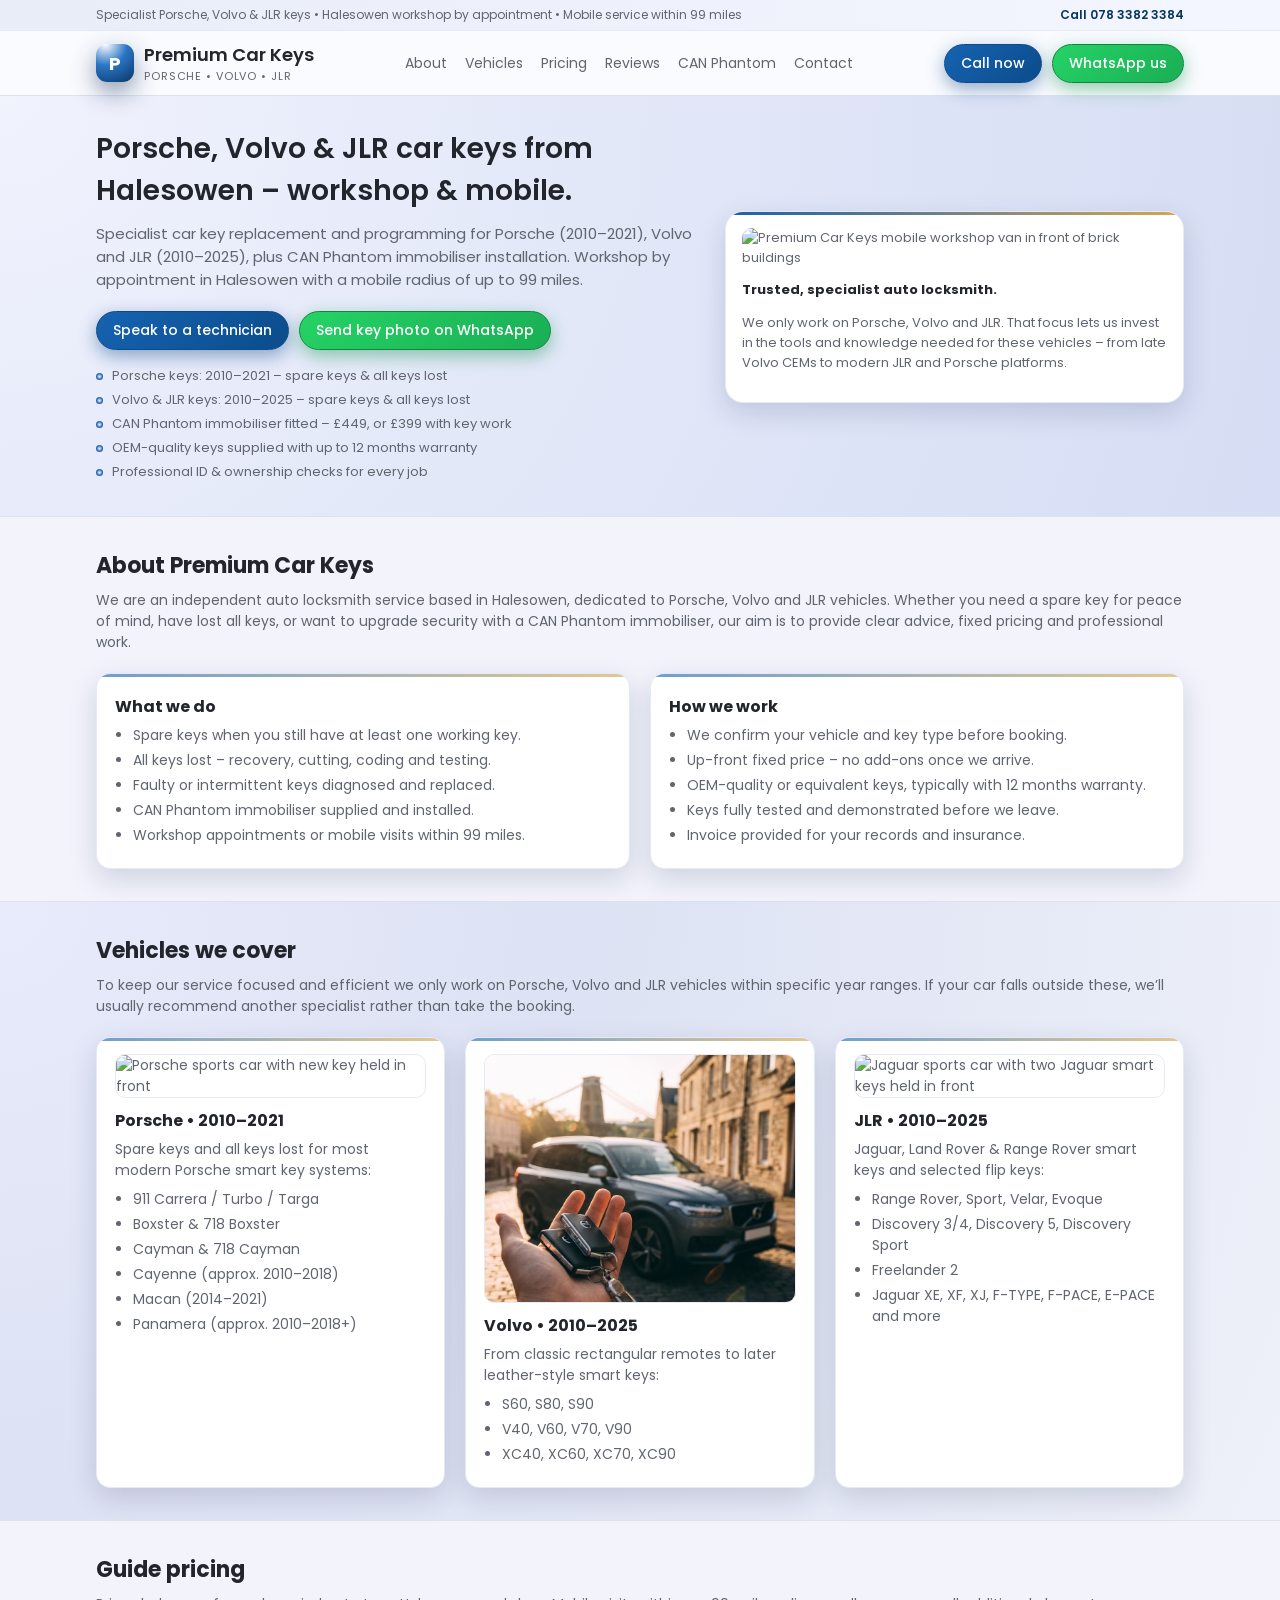
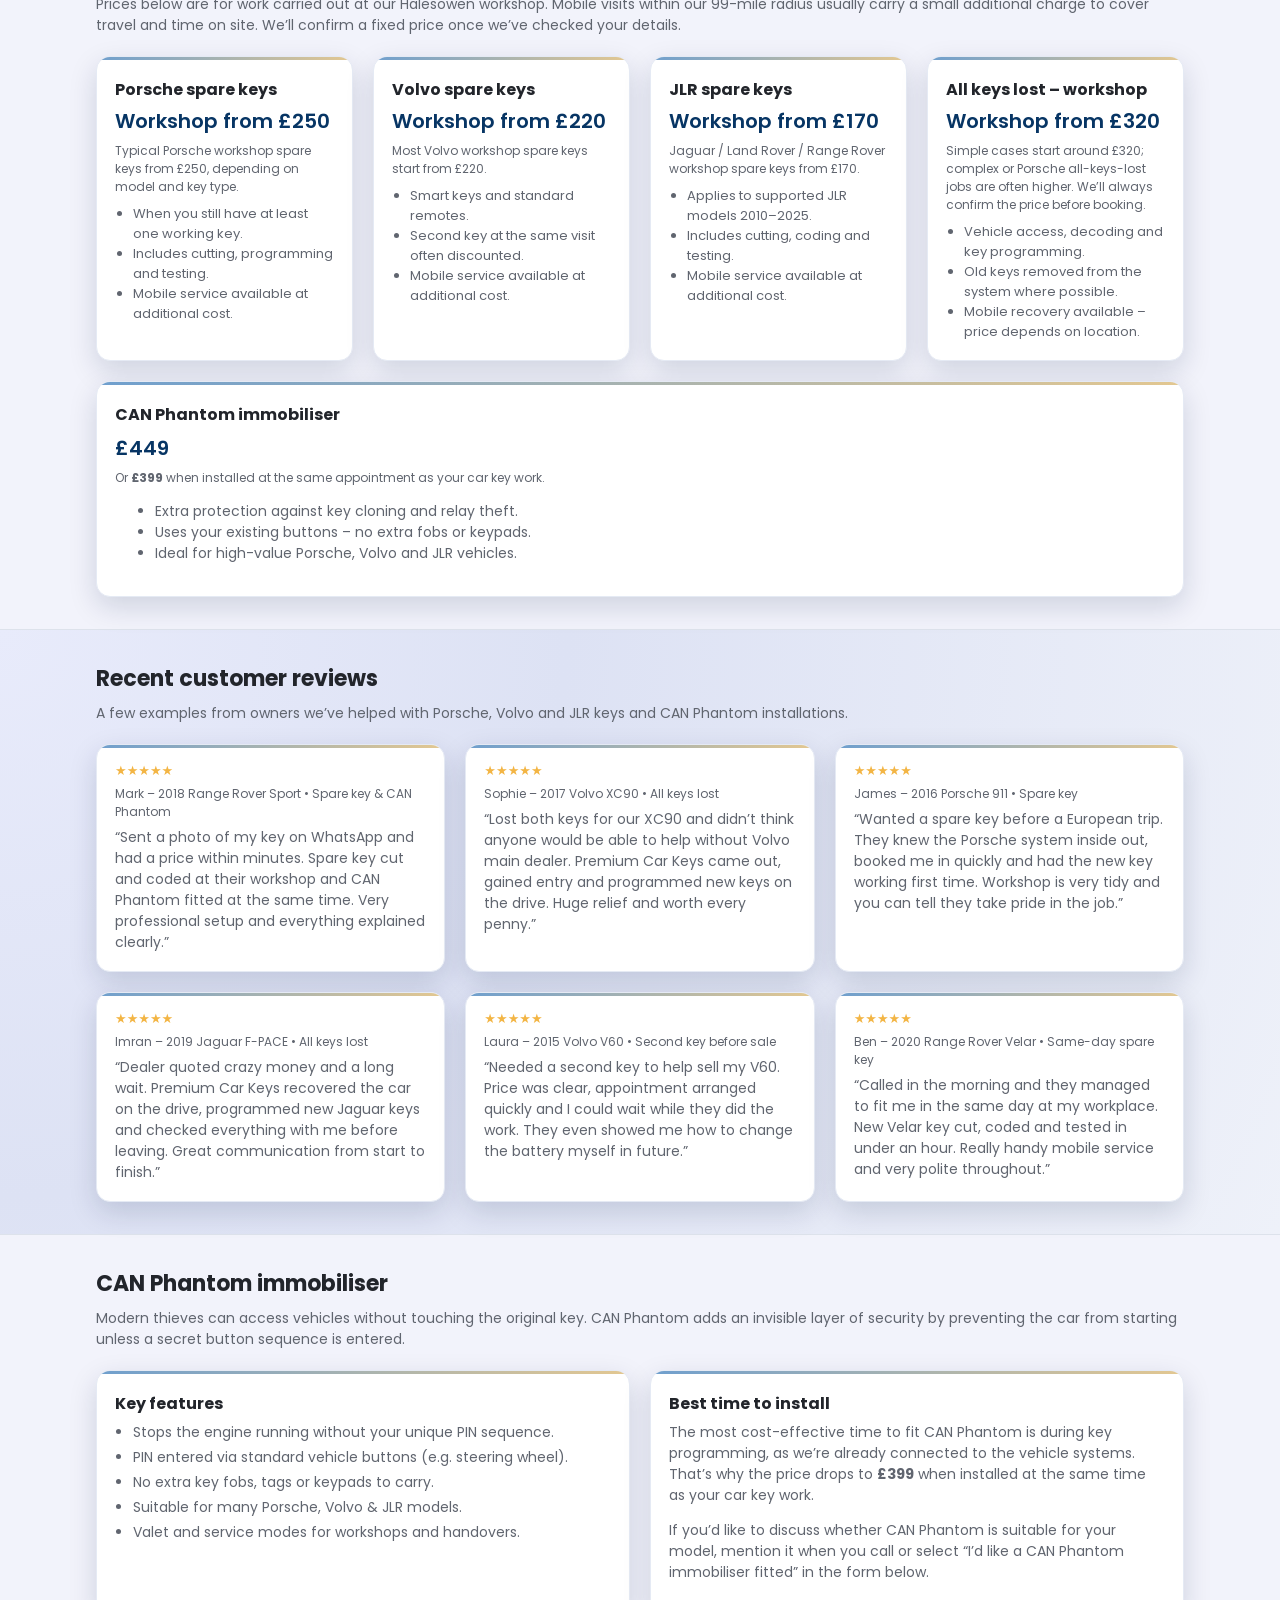
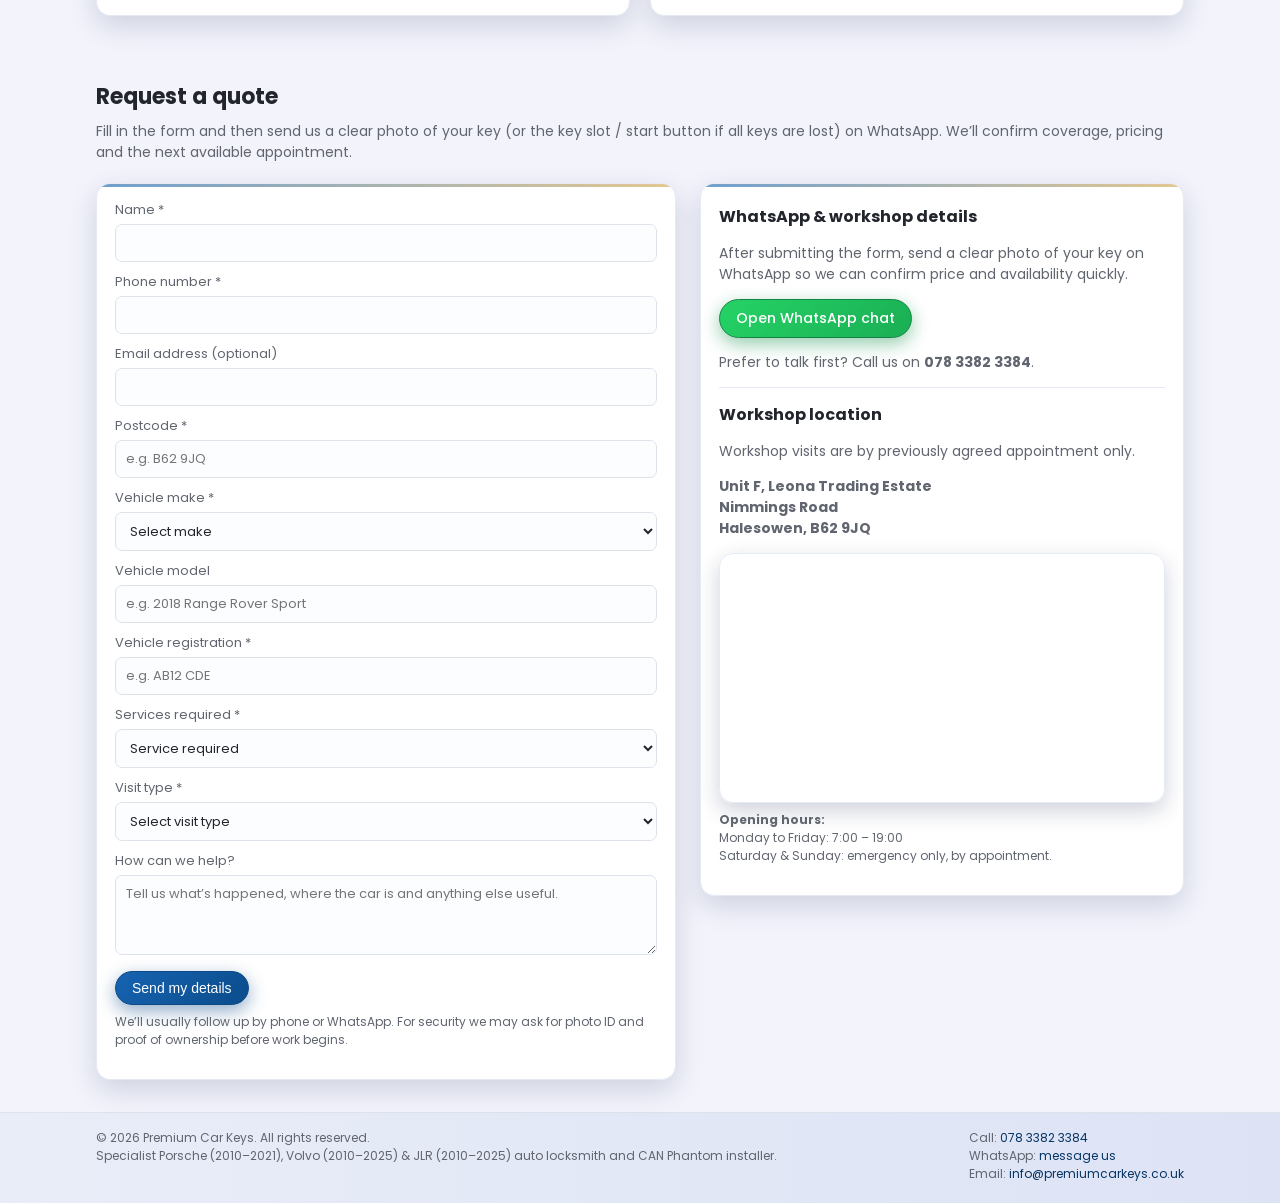
==== index.html @ d870bc9c "Refactor styles and add mobile sticky bar Updated background colors, gradients, and added a mobile s" ====
<!DOCTYPE html>
<html lang="en">
<head>
  <meta charset="UTF-8">
  <title>Premium Car Keys | Porsche, Volvo & JLR Auto Locksmith Halesowen</title>

  <meta name="description" content="Premium Car Keys provide specialist Porsche, Volvo and JLR car key replacement from our Halesowen workshop with a mobile service radius of up to 99 miles. Spare keys, all keys lost and CAN Phantom immobilisers.">
  <meta name="viewport" content="width=device-width, initial-scale=1">

  <link rel="canonical" href="https://www.premiumcarkeys.co.uk/">

  <!-- Fonts -->
  <link rel="preconnect" href="https://fonts.googleapis.com">
  <link rel="preconnect" href="https://fonts.gstatic.com" crossorigin>
  <link href="https://fonts.googleapis.com/css2?family=Poppins:wght@300;400;500;600;700&display=swap" rel="stylesheet">

  <!-- Open Graph -->
  <meta property="og:type" content="website">
  <meta property="og:title" content="Premium Car Keys | Porsche, Volvo & JLR Auto Locksmith Halesowen">
  <meta property="og:description" content="Specialist car keys and CAN Phantom immobilisers for Porsche, Volvo & JLR. Workshop by appointment in Halesowen and mobile up to 99 miles.">
  <meta property="og:url" content="https://www.premiumcarkeys.co.uk/">
  <meta property="og:image" content="https://www.premiumcarkeys.co.uk/images/our-van.jpg">

  <style>
    :root {
      --bg-main: #eef1f9;
      --bg-alt: #e1e6f6;
      --border: #dde2eb;
      --border-soft: #e5eaf4;
      --accent: #0f5fad;
      --accent-soft: #e4f0ff;
      --accent-soft-2: #f6f0ff;
      --accent-dark: #073564;
      --accent-gold: #d3a853;
      --text-main: #22252b;
      --text-soft: #60656f;
      --max-width: 1120px;
      --radius: 14px;
      --shadow-soft: 0 10px 28px rgba(8, 24, 66, 0.15);
    }

    * { box-sizing: border-box; }

    body {
      margin: 0;
      font-family: "Poppins", system-ui, -apple-system, BlinkMacSystemFont, "Segoe UI", sans-serif;
      background: linear-gradient(180deg, #e6e9f5 0, #f2f3fb 260px);
      color: var(--text-main);
    }

    a { color: inherit; text-decoration: none; }
    img { max-width: 100%; height: auto; display: block; }

    .container {
      max-width: var(--max-width);
      margin: 0 auto;
      padding: 0 16px;
    }

    /* HEADER */

    header {
      border-bottom: 1px solid var(--border);
      background: rgba(250, 251, 255, 0.96);
      position: sticky;
      top: 0;
      z-index: 20;
      backdrop-filter: blur(10px);
    }

    .top-bar {
      font-size: 12px;
      padding: 6px 0;
      background: linear-gradient(90deg, #e9edf8, #f4f6ff);
      border-bottom: 1px solid var(--border-soft);
    }

    .top-bar-inner {
      display: flex;
      justify-content: space-between;
      align-items: center;
      gap: 12px;
    }

    .top-bar-inner span {
      color: var(--text-soft);
    }

    .top-bar-inner a {
      color: var(--accent-dark);
      font-weight: 600;
    }

    .nav {
      padding: 10px 0;
    }

    .nav-inner {
      display: flex;
      align-items: center;
      justify-content: space-between;
      gap: 20px;
    }

    .logo-block {
      display: flex;
      align-items: center;
      gap: 10px;
    }

    .logo-mark {
      width: 38px;
      height: 38px;
      border-radius: 11px;
      background: radial-gradient(circle at 25% 0, #ffffff 0, #2b76c6 45%, #093566 100%);
      display: flex;
      align-items: center;
      justify-content: center;
      color: #ffffff;
      font-weight: 700;
      font-size: 18px;
      box-shadow: 0 10px 24px rgba(6, 36, 80, 0.45);
    }

    .logo-text-main {
      font-weight: 600;
      font-size: 18px;
    }

    .logo-text-sub {
      font-size: 11px;
      color: var(--text-soft);
      text-transform: uppercase;
      letter-spacing: 0.08em;
    }

    nav ul {
      list-style: none;
      display: flex;
      gap: 18px;
      margin: 0;
      padding: 0;
      font-size: 14px;
      color: var(--text-soft);
    }

    nav a {
      position: relative;
      padding-bottom: 2px;
    }
    nav a::after {
      content: "";
      position: absolute;
      left: 0;
      bottom: 0;
      width: 0;
      height: 2px;
      border-radius: 99px;
      background: linear-gradient(90deg, var(--accent), var(--accent-gold));
      transition: width 0.16s ease;
    }
    nav a:hover {
      color: var(--accent-dark);
    }
    nav a:hover::after {
      width: 100%;
    }

    .nav-cta {
      display: flex;
      align-items: center;
      gap: 10px;
      font-size: 14px;
    }

    .btn {
      display: inline-flex;
      align-items: center;
      justify-content: center;
      padding: 8px 16px;
      border-radius: 999px;
      border: 1px solid transparent;
      font-size: 14px;
      font-weight: 500;
      cursor: pointer;
      background: none;
      transition: background 0.15s ease, border-color 0.15s ease, color 0.15s ease, box-shadow 0.15s ease, transform 0.1s ease;
      white-space: nowrap;
    }

    .btn-primary {
      background: linear-gradient(135deg, #1663b1, #0b4c8b);
      border-color: #0d4a88;
      color: #ffffff;
      box-shadow: 0 6px 18px rgba(13, 74, 136, 0.45);
    }
    .btn-primary:hover {
      background: linear-gradient(135deg, #0c4a8e, #083667);
      transform: translateY(-1px);
      box-shadow: 0 9px 24px rgba(5, 43, 86, 0.55);
    }

    .btn-outline {
      border-color: var(--accent);
      color: var(--accent);
      background: #ffffff;
    }
    .btn-outline:hover {
      background: var(--accent-soft);
    }

    .btn-whatsapp {
      background: linear-gradient(135deg, #25d366, #1aae54);
      border-color: #118343;
      color: #ffffff;
      box-shadow: 0 6px 18px rgba(18, 145, 74, 0.45);
    }
    .btn-whatsapp:hover {
      background: linear-gradient(135deg, #1fb45a, #148c47);
      transform: translateY(-1px);
      box-shadow: 0 9px 24px rgba(13, 112, 57, 0.6);
    }

    /* HERO */

    .hero {
      padding: 32px 0 30px;
      background:
        radial-gradient(circle at top left, rgba(241,243,253,0.98) 0, rgba(228,233,249,0.98) 40%, rgba(214,221,244,0.98) 100%),
        linear-gradient(135deg, #dde3f6, #eef0fb);
      border-bottom: 1px solid var(--border);
    }

    .hero-inner {
      display: grid;
      grid-template-columns: minmax(0, 1.3fr) minmax(0, 1fr);
      gap: 32px;
      align-items: center;
    }

    .hero h1 {
      margin: 0 0 10px;
      font-size: 28px;
      font-weight: 600;
    }

    .hero-subtitle {
      margin: 0 0 20px;
      color: var(--text-soft);
      font-size: 15px;
    }

    .hero-actions {
      display: flex;
      flex-wrap: wrap;
      gap: 10px;
      margin-bottom: 16px;
    }

    .hero-points {
      list-style: none;
      padding: 0;
      margin: 0;
      font-size: 13px;
      color: var(--text-soft);
    }
    .hero-points li {
      margin-bottom: 4px;
      position: relative;
      padding-left: 16px;
    }
    .hero-points li::before {
      content: "";
      position: absolute;
      left: 0;
      top: 7px;
      width: 7px;
      height: 7px;
      border-radius: 50%;
      background: radial-gradient(circle, #ffffff 0, #2f6ec3 55%, #0c396b 100%);
    }

    .hero-card {
      background: #ffffff;
      border-radius: 18px;
      box-shadow: var(--shadow-soft);
      padding: 16px;
      border: 1px solid var(--border-soft);
      font-size: 13px;
      color: var(--text-soft);
      position: relative;
      overflow: hidden;
    }

    .hero-card::before {
      content: "";
      position: absolute;
      inset: 0 0 auto;
      height: 3px;
      background: linear-gradient(90deg, #1a5fb0, #d3a853);
    }

    .hero-card img {
      border-radius: 10px;
      margin-bottom: 12px;
    }

    .hero-card strong {
      display: block;
      margin-bottom: 6px;
      color: var(--text-main);
    }

    /* SECTIONS */

    .section {
      padding: 32px 0;
    }

    .section-alt {
      background: radial-gradient(circle at top left, #e8ebfb 0, #dde2f4 40%, #eef1f9 100%);
      border-top: 1px solid var(--border);
      border-bottom: 1px solid var(--border);
    }

    .section h2 {
      margin: 0 0 8px;
      font-size: 22px;
    }

    .section-intro {
      margin: 0 0 20px;
      font-size: 14px;
      color: var(--text-soft);
    }

    .two-col {
      display: grid;
      grid-template-columns: repeat(2, minmax(0, 1fr));
      gap: 20px;
    }

    .card {
      background: #ffffff;
      border-radius: var(--radius);
      border: 1px solid var(--border-soft);
      padding: 16px 18px 18px;
      box-shadow: var(--shadow-soft);
      font-size: 14px;
      color: var(--text-soft);
      position: relative;
      overflow: hidden;
    }

    .card::before {
      content: "";
      position: absolute;
      inset: 0 0 auto;
      height: 3px;
      background: linear-gradient(90deg, rgba(15,95,173,0.75), rgba(211,168,83,0.8));
      opacity: 0.8;
    }

    .card h3 {
      margin-top: 4px;
      margin-bottom: 6px;
      font-size: 16px;
      color: var(--text-main);
    }

    .three-col {
      display: grid;
      grid-template-columns: repeat(auto-fit, minmax(240px, 1fr));
      gap: 20px;
    }

    .pricing-card h3 {
      margin-bottom: 4px;
    }

    .price {
      font-size: 20px;
      font-weight: 600;
      color: var(--accent-dark);
      margin-bottom: 6px;
    }

    .price-note {
      font-size: 12px;
      color: var(--text-soft);
      margin-bottom: 8px;
    }

    .pricing-card ul {
      margin: 0;
      padding-left: 18px;
      font-size: 13px;
    }

    /* brand photos inside cards */
    .brand-photo {
      border-radius: 10px;
      margin-bottom: 10px;
      border: 1px solid var(--border-soft);
    }

    /* IMAGE GRID (kept for future use) */
    .image-card {
      padding: 10px;
    }
    .image-card::before {
      display: none;
    }
    .image-card img {
      border-radius: 10px;
      width: 100%;
      height: auto;
      border: 1px solid var(--border-soft);
    }

    /* LISTS */

    .simple-list {
      margin: 0;
      padding-left: 18px;
      font-size: 14px;
      color: var(--text-soft);
    }

    .simple-list li {
      margin-bottom: 4px;
    }

    /* REVIEWS */

    .reviews-grid {
      display: grid;
      grid-template-columns: repeat(auto-fit, minmax(260px, 1fr));
      gap: 20px;
    }

    .review-stars {
      color: #f3b544;
      font-size: 13px;
      margin-bottom: 4px;
    }

    .review-meta {
      font-size: 12px;
      color: var(--text-soft);
      margin-bottom: 6px;
    }

    /* CONTACT SECTION */

    .contact-grid {
      display: grid;
      grid-template-columns: minmax(0, 1.2fr) minmax(0, 1fr);
      gap: 24px;
      align-items: flex-start;
    }

    label {
      display: block;
      font-size: 13px;
      margin-bottom: 4px;
      color: var(--text-soft);
    }

    .form-row {
      margin-bottom: 10px;
    }

    input, select, textarea {
      width: 100%;
      font-family: inherit;
      font-size: 13px;
      padding: 8px 10px;
      border-radius: 7px;
      border: 1px solid var(--border);
      background: #fcfdff;
      color: var(--text-main);
    }

    textarea {
      resize: vertical;
      min-height: 80px;
    }

    input:focus, select:focus, textarea:focus {
      outline: none;
      border-color: var(--accent);
      box-shadow: 0 0 0 1px var(--accent-soft);
      background: #ffffff;
    }

    .map-box {
      border-radius: var(--radius);
      overflow: hidden;
      border: 1px solid var(--border-soft);
      height: 250px;
      box-shadow: 0 8px 22px rgba(11, 30, 72, 0.2);
    }

    .map-box iframe {
      width: 100%;
      height: 100%;
      border: 0;
    }

    .contact-note {
      font-size: 12px;
      color: var(--text-soft);
      margin-top: 8px;
    }

    /* MOBILE STICKY BAR */

    .mobile-sticky-bar {
      position: fixed;
      left: 0;
      right: 0;
      bottom: 0;
      padding: 8px 12px 10px;
      background: rgba(8, 18, 45, 0.96);
      border-top: 1px solid rgba(255, 255, 255, 0.08);
      display: none;
      gap: 8px;
      z-index: 50;
    }

    .mobile-sticky-bar .btn {
      flex: 1;
      font-size: 13px;
      padding: 8px 10px;
    }

    /* FOOTER */

    footer {
      border-top: 1px solid var(--border);
      background: linear-gradient(90deg, #e9edf8, #dde3f5);
      padding: 16px 0 20px;
      font-size: 12px;
      color: var(--text-soft);
    }

    .footer-inner {
      display: flex;
      justify-content: space-between;
      gap: 20px;
      flex-wrap: wrap;
    }

    .footer-inner a {
      color: var(--accent-dark);
    }

    @media (max-width: 900px) {
      .hero-inner,
      .two-col,
      .contact-grid {
        grid-template-columns: minmax(0, 1fr);
      }
    }

    @media (max-width: 720px) {
      body {
        padding-bottom: 64px; /* space for sticky bar */
      }
      .nav-inner {
        flex-direction: column;
        align-items: flex-start;
      }
      nav ul {
        flex-wrap: wrap;
      }
      .nav-cta {
        align-self: stretch;
        justify-content: flex-start;
        flex-wrap: wrap;
      }
      .mobile-sticky-bar {
        display: flex;
      }
    }
  </style>

  <!-- Simple LocalBusiness schema -->
  <script type="application/ld+json">
  {
    "@context": "https://schema.org",
    "@type": "AutomotiveBusiness",
    "name": "Premium Car Keys",
    "url": "https://www.premiumcarkeys.co.uk/",
    "description": "Specialist auto locksmith for Porsche, Volvo and JLR vehicles. Spare keys, all keys lost and CAN Phantom immobiliser installation from our Halesowen workshop with a mobile service radius of up to 99 miles.",
    "telephone": "+44-7833-823384",
    "address": {
      "@type": "PostalAddress",
      "streetAddress": "Unit F, Leona Trading Estate, Nimmings Road",
      "addressLocality": "Halesowen",
      "addressRegion": "West Midlands",
      "postalCode": "B62 9JQ",
      "addressCountry": "GB"
    },
    "areaServed": "Within 99 miles of Halesowen"
  }
  </script>
</head>
<body>

<header>
  <div class="top-bar">
    <div class="container top-bar-inner">
      <span>Specialist Porsche, Volvo &amp; JLR keys • Halesowen workshop by appointment • Mobile service within 99 miles</span>
      <span><a href="tel:+447833823384">Call 078 3382 3384</a></span>
    </div>
  </div>
  <div class="nav">
    <div class="container nav-inner">
      <div class="logo-block">
        <div class="logo-mark">P</div>
        <div>
          <div class="logo-text-main">Premium Car Keys</div>
          <div class="logo-text-sub">Porsche • Volvo • JLR</div>
        </div>
      </div>
      <nav aria-label="Main navigation">
        <ul>
          <li><a href="#about">About</a></li>
          <li><a href="#coverage">Vehicles</a></li>
          <li><a href="#pricing">Pricing</a></li>
          <li><a href="#reviews">Reviews</a></li>
          <li><a href="#can-phantom">CAN Phantom</a></li>
          <li><a href="#contact">Contact</a></li>
        </ul>
      </nav>
      <div class="nav-cta">
        <a href="tel:+447833823384" class="btn btn-primary">Call now</a>
        <a href="https://wa.me/447833823384" class="btn btn-whatsapp" target="_blank" rel="noopener">WhatsApp us</a>
      </div>
    </div>
  </div>
</header>

<main>
  <!-- HERO -->
  <section class="hero">
    <div class="container hero-inner">
      <div>
        <h1>Porsche, Volvo &amp; JLR car keys from Halesowen – workshop &amp; mobile.</h1>
        <p class="hero-subtitle">
          Specialist car key replacement and programming for Porsche (2010–2021), Volvo and JLR (2010–2025), plus CAN Phantom
          immobiliser installation. Workshop by appointment in Halesowen with a mobile radius of up to 99 miles.
        </p>
        <div class="hero-actions">
          <a href="tel:+447833823384" class="btn btn-primary">Speak to a technician</a>
          <a href="https://wa.me/447833823384" class="btn btn-whatsapp" target="_blank" rel="noopener">Send key photo on WhatsApp</a>
        </div>
        <ul class="hero-points">
          <li>Porsche keys: 2010–2021 – spare keys &amp; all keys lost</li>
          <li>Volvo &amp; JLR keys: 2010–2025 – spare keys &amp; all keys lost</li>
          <li>CAN Phantom immobiliser fitted – £449, or £399 with key work</li>
          <li>OEM-quality keys supplied with up to 12 months warranty</li>
          <li>Professional ID &amp; ownership checks for every job</li>
        </ul>
      </div>
      <div>
        <div class="hero-card">
          <!-- Your van hero image -->
          <img src="images/our-van.jpg" alt="Premium Car Keys mobile workshop van in front of brick buildings">
          <strong>Trusted, specialist auto locksmith.</strong>
          <p>
            We only work on Porsche, Volvo and JLR. That focus lets us invest in the tools and knowledge needed for these vehicles –
            from late Volvo CEMs to modern JLR and Porsche platforms.
          </p>
        </div>
      </div>
    </div>
  </section>

  <!-- ABOUT / SERVICES -->
  <section class="section" id="about">
    <div class="container">
      <h2>About Premium Car Keys</h2>
      <p class="section-intro">
        We are an independent auto locksmith service based in Halesowen, dedicated to Porsche, Volvo and JLR vehicles. Whether you
        need a spare key for peace of mind, have lost all keys, or want to upgrade security with a CAN Phantom immobiliser, our aim
        is to provide clear advice, fixed pricing and professional work.
      </p>
      <div class="two-col">
        <div class="card">
          <h3>What we do</h3>
          <ul class="simple-list">
            <li>Spare keys when you still have at least one working key.</li>
            <li>All keys lost – recovery, cutting, coding and testing.</li>
            <li>Faulty or intermittent keys diagnosed and replaced.</li>
            <li>CAN Phantom immobiliser supplied and installed.</li>
            <li>Workshop appointments or mobile visits within 99 miles.</li>
          </ul>
        </div>
        <div class="card">
          <h3>How we work</h3>
          <ul class="simple-list">
            <li>We confirm your vehicle and key type before booking.</li>
            <li>Up-front fixed price – no add-ons once we arrive.</li>
            <li>OEM-quality or equivalent keys, typically with 12 months warranty.</li>
            <li>Keys fully tested and demonstrated before we leave.</li>
            <li>Invoice provided for your records and insurance.</li>
          </ul>
        </div>
      </div>
    </div>
  </section>

  <!-- VEHICLE COVERAGE -->
  <section class="section section-alt" id="coverage">
    <div class="container">
      <h2>Vehicles we cover</h2>
      <p class="section-intro">
        To keep our service focused and efficient we only work on Porsche, Volvo and JLR vehicles within specific year ranges.
        If your car falls outside these, we’ll usually recommend another specialist rather than take the booking.
      </p>
      <div class="three-col">
        <div class="card">
          <img src="images/porsche-spare-key.jpg" class="brand-photo" alt="Porsche sports car with new key held in front">
          <h3>Porsche • 2010–2021</h3>
          <p style="margin-top:0;margin-bottom:8px;font-size:14px;color:var(--text-soft);">
            Spare keys and all keys lost for most modern Porsche smart key systems:
          </p>
          <ul class="simple-list">
            <li>911 Carrera / Turbo / Targa</li>
            <li>Boxster &amp; 718 Boxster</li>
            <li>Cayman &amp; 718 Cayman</li>
            <li>Cayenne (approx. 2010–2018)</li>
            <li>Macan (2014–2021)</li>
            <li>Panamera (approx. 2010–2018+)</li>
          </ul>
        </div>
        <div class="card">
          <img src="images/volvo-spare-key.jpg" class="brand-photo" alt="Volvo XC90 with keys in foreground">
          <h3>Volvo • 2010–2025</h3>
          <p style="margin-top:0;margin-bottom:8px;font-size:14px;color:var(--text-soft);">
            From classic rectangular remotes to later leather-style smart keys:
          </p>
          <ul class="simple-list">
            <li>S60, S80, S90</li>
            <li>V40, V60, V70, V90</li>
            <li>XC40, XC60, XC70, XC90</li>
          </ul>
        </div>
        <div class="card">
          <img src="images/jaguar-spare-key.jpg" class="brand-photo" alt="Jaguar sports car with two Jaguar smart keys held in front">
          <h3>JLR • 2010–2025</h3>
          <p style="margin-top:0;margin-bottom:8px;font-size:14px;color:var(--text-soft);">
            Jaguar, Land Rover &amp; Range Rover smart keys and selected flip keys:
          </p>
          <ul class="simple-list">
            <li>Range Rover, Sport, Velar, Evoque</li>
            <li>Discovery 3/4, Discovery 5, Discovery Sport</li>
            <li>Freelander 2</li>
            <li>Jaguar XE, XF, XJ, F-TYPE, F-PACE, E-PACE and more</li>
          </ul>
        </div>
      </div>
    </div>
  </section>

  <!-- PRICING -->
  <section class="section" id="pricing">
    <div class="container">
      <h2>Guide pricing</h2>
      <p class="section-intro">
        Prices below are for work carried out at our Halesowen workshop. Mobile visits within our 99-mile radius usually carry a
        small additional charge to cover travel and time on site. We’ll confirm a fixed price once we’ve checked your details.
      </p>

      <div class="three-col">
        <div class="card pricing-card">
          <h3>Porsche spare keys</h3>
          <div class="price">Workshop from £250</div>
          <div class="price-note">Typical Porsche workshop spare keys from £250, depending on model and key type.</div>
          <ul>
            <li>When you still have at least one working key.</li>
            <li>Includes cutting, programming and testing.</li>
            <li>Mobile service available at additional cost.</li>
          </ul>
        </div>

        <div class="card pricing-card">
          <h3>Volvo spare keys</h3>
          <div class="price">Workshop from £220</div>
          <div class="price-note">Most Volvo workshop spare keys start from £220.</div>
          <ul>
            <li>Smart keys and standard remotes.</li>
            <li>Second key at the same visit often discounted.</li>
            <li>Mobile service available at additional cost.</li>
          </ul>
        </div>

        <div class="card pricing-card">
          <h3>JLR spare keys</h3>
          <div class="price">Workshop from £170</div>
          <div class="price-note">Jaguar / Land Rover / Range Rover workshop spare keys from £170.</div>
          <ul>
            <li>Applies to supported JLR models 2010–2025.</li>
            <li>Includes cutting, coding and testing.</li>
            <li>Mobile service available at additional cost.</li>
          </ul>
        </div>

        <div class="card pricing-card">
          <h3>All keys lost – workshop</h3>
          <div class="price">Workshop from £320</div>
          <div class="price-note">
            Simple cases start around £320; complex or Porsche all-keys-lost jobs are often higher. We’ll always confirm the price before booking.
          </div>
          <ul>
            <li>Vehicle access, decoding and key programming.</li>
            <li>Old keys removed from the system where possible.</li>
            <li>Mobile recovery available – price depends on location.</li>
          </ul>
        </div>
      </div>

      <div style="margin-top:20px;">
        <div class="card">
          <h3>CAN Phantom immobiliser</h3>
          <div class="price">£449</div>
          <div class="price-note">
            Or <strong>£399</strong> when installed at the same appointment as your car key work.
          </div>
          <ul>
            <li>Extra protection against key cloning and relay theft.</li>
            <li>Uses your existing buttons – no extra fobs or keypads.</li>
            <li>Ideal for high-value Porsche, Volvo and JLR vehicles.</li>
          </ul>
        </div>
      </div>
    </div>
  </section>

  <!-- REVIEWS -->
  <section class="section section-alt" id="reviews">
    <div class="container">
      <h2>Recent customer reviews</h2>
      <p class="section-intro">
        A few examples from owners we’ve helped with Porsche, Volvo and JLR keys and CAN Phantom installations.
      </p>
      <div class="reviews-grid">
        <div class="card">
          <div class="review-stars">★★★★★</div>
          <div class="review-meta">Mark – 2018 Range Rover Sport • Spare key &amp; CAN Phantom</div>
          <p style="margin:0;font-size:14px;color:var(--text-soft);">
            “Sent a photo of my key on WhatsApp and had a price within minutes. Spare key cut and coded at their workshop and CAN
            Phantom fitted at the same time. Very professional setup and everything explained clearly.”
          </p>
        </div>

        <div class="card">
          <div class="review-stars">★★★★★</div>
          <div class="review-meta">Sophie – 2017 Volvo XC90 • All keys lost</div>
          <p style="margin:0;font-size:14px;color:var(--text-soft);">
            “Lost both keys for our XC90 and didn’t think anyone would be able to help without Volvo main dealer. Premium Car Keys
            came out, gained entry and programmed new keys on the drive. Huge relief and worth every penny.”
          </p>
        </div>

        <div class="card">
          <div class="review-stars">★★★★★</div>
          <div class="review-meta">James – 2016 Porsche 911 • Spare key</div>
          <p style="margin:0;font-size:14px;color:var(--text-soft);">
            “Wanted a spare key before a European trip. They knew the Porsche system inside out, booked me in quickly and had the new
            key working first time. Workshop is very tidy and you can tell they take pride in the job.”
          </p>
        </div>

        <div class="card">
          <div class="review-stars">★★★★★</div>
          <div class="review-meta">Imran – 2019 Jaguar F-PACE • All keys lost</div>
          <p style="margin:0;font-size:14px;color:var(--text-soft);">
            “Dealer quoted crazy money and a long wait. Premium Car Keys recovered the car on the drive, programmed new Jaguar keys
            and checked everything with me before leaving. Great communication from start to finish.”
          </p>
        </div>

        <div class="card">
          <div class="review-stars">★★★★★</div>
          <div class="review-meta">Laura – 2015 Volvo V60 • Second key before sale</div>
          <p style="margin:0;font-size:14px;color:var(--text-soft);">
            “Needed a second key to help sell my V60. Price was clear, appointment arranged quickly and I could wait while they did
            the work. They even showed me how to change the battery myself in future.”
          </p>
        </div>

        <div class="card">
          <div class="review-stars">★★★★★</div>
          <div class="review-meta">Ben – 2020 Range Rover Velar • Same-day spare key</div>
          <p style="margin:0;font-size:14px;color:var(--text-soft);">
            “Called in the morning and they managed to fit me in the same day at my workplace. New Velar key cut, coded and tested in
            under an hour. Really handy mobile service and very polite throughout.”
          </p>
        </div>
      </div>
    </div>
  </section>

  <!-- CAN PHANTOM DETAILS -->
  <section class="section" id="can-phantom">
    <div class="container">
      <h2>CAN Phantom immobiliser</h2>
      <p class="section-intro">
        Modern thieves can access vehicles without touching the original key. CAN Phantom adds an invisible layer of security by
        preventing the car from starting unless a secret button sequence is entered.
      </p>
      <div class="two-col">
        <div class="card">
          <h3>Key features</h3>
          <ul class="simple-list">
            <li>Stops the engine running without your unique PIN sequence.</li>
            <li>PIN entered via standard vehicle buttons (e.g. steering wheel).</li>
            <li>No extra key fobs, tags or keypads to carry.</li>
            <li>Suitable for many Porsche, Volvo &amp; JLR models.</li>
            <li>Valet and service modes for workshops and handovers.</li>
          </ul>
        </div>
        <div class="card">
          <h3>Best time to install</h3>
          <p style="margin-top:0;font-size:14px;color:var(--text-soft);">
            The most cost-effective time to fit CAN Phantom is during key programming, as we’re already connected to the vehicle
            systems. That’s why the price drops to <strong>£399</strong> when installed at the same time as your car key work.
          </p>
          <p style="font-size:14px;color:var(--text-soft);">
            If you’d like to discuss whether CAN Phantom is suitable for your model, mention it when you call or select
            “I’d like a CAN Phantom immobiliser fitted” in the form below.
          </p>
        </div>
      </div>
    </div>
  </section>

  <!-- CONTACT -->
  <section class="section" id="contact">
    <div class="container">
      <h2>Request a quote</h2>
      <p class="section-intro">
        Fill in the form and then send us a clear photo of your key (or the key slot / start button if all keys are lost) on
        WhatsApp. We’ll confirm coverage, pricing and the next available appointment.
      </p>

      <div class="contact-grid">
        <!-- FORM -->
        <div class="card">
          <form action="#" method="post">
            <div class="form-row">
              <label for="name">Name *</label>
              <input type="text" id="name" name="name" required>
            </div>

            <div class="form-row">
              <label for="phone">Phone number *</label>
              <input type="tel" id="phone" name="phone" required>
            </div>

            <div class="form-row">
              <label for="email">Email address (optional)</label>
              <input type="email" id="email" name="email">
            </div>

            <div class="form-row">
              <label for="postcode">Postcode *</label>
              <input type="text" id="postcode" name="postcode" placeholder="e.g. B62 9JQ" required>
            </div>

            <div class="form-row">
              <label for="brand">Vehicle make *</label>
              <select id="brand" name="brand" required>
                <option value="">Select make</option>
                <option value="porsche">Porsche</option>
                <option value="volvo">Volvo</option>
                <option value="jlr">Jaguar / Land Rover / Range Rover</option>
              </select>
            </div>

            <div class="form-row">
              <label for="model">Vehicle model</label>
              <input type="text" id="model" name="model" placeholder="e.g. 2018 Range Rover Sport">
            </div>

            <div class="form-row">
              <label for="registration">Vehicle registration *</label>
              <input type="text" id="registration" name="registration" placeholder="e.g. AB12 CDE" required>
            </div>

            <div class="form-row">
              <label for="service_type">Services required *</label>
              <select id="service_type" name="service_type" required>
                <option value="">Service required</option>
                <option value="spare-key">I need a spare key – I still have one that works</option>
                <option value="lost-locked">I've lost all my keys – car is locked</option>
                <option value="lost-open">I've lost all my keys – car is open</option>
                <option value="can-phantom">I’d like a CAN Phantom immobiliser fitted</option>
                <option value="something-else">Something else</option>
              </select>
            </div>

            <div class="form-row">
              <label for="visit_type">Visit type *</label>
              <select id="visit_type" name="visit_type" required>
                <option value="">Select visit type</option>
                <option value="workshop">Workshop visit (by appointment only)</option>
                <option value="mobile">Mobile visit (within 99 miles of Halesowen)</option>
                <option value="not-sure">Not sure yet</option>
              </select>
            </div>

            <div class="form-row">
              <label for="message">How can we help?</label>
              <textarea id="message" name="message" placeholder="Tell us what’s happened, where the car is and anything else useful."></textarea>
            </div>

            <button type="submit" class="btn btn-primary">Send my details</button>
            <p class="contact-note">
              We’ll usually follow up by phone or WhatsApp. For security we may ask for photo ID and proof of ownership before work
              begins.
            </p>
          </form>
        </div>

        <!-- CONTACT / MAP / WHATSAPP -->
        <div class="card">
          <h3>WhatsApp &amp; workshop details</h3>
          <p style="font-size:14px;color:var(--text-soft);">
            After submitting the form, send a clear photo of your key on WhatsApp so we can confirm price and availability quickly.
          </p>
          <p>
            <a href="https://wa.me/447833823384" class="btn btn-whatsapp" target="_blank" rel="noopener">Open WhatsApp chat</a>
          </p>
          <p style="font-size:14px;color:var(--text-soft);">
            Prefer to talk first? Call us on <strong><a href="tel:+447833823384">078 3382 3384</a></strong>.
          </p>

          <hr style="margin:14px 0;border:none;border-top:1px solid var(--border-soft);">

          <h3>Workshop location</h3>
          <p style="font-size:14px;color:var(--text-soft);">
            Workshop visits are by previously agreed appointment only.
          </p>
          <p style="font-size:14px;color:var(--text-soft);">
            <strong>Unit F, Leona Trading Estate<br>
            Nimmings Road<br>
            Halesowen, B62 9JQ</strong>
          </p>
          <div class="map-box">
            <iframe
              loading="lazy"
              referrerpolicy="no-referrer-when-downgrade"
              src="https://maps.google.com/maps?q=52.47249900403358,-2.032268844846102&z=16&output=embed">
            </iframe>
          </div>
          <p class="contact-note">
            <strong>Opening hours:</strong><br>
            Monday to Friday: 7:00 – 19:00<br>
            Saturday &amp; Sunday: emergency only, by appointment.
          </p>
        </div>
      </div>
    </div>
  </section>
</main>

<!-- MOBILE STICKY CALL / WHATSAPP BAR -->
<div class="mobile-sticky-bar">
  <a href="tel:+447833823384" class="btn btn-primary">Call 078 3382 3384</a>
  <a href="https://wa.me/447833823384" class="btn btn-whatsapp" target="_blank" rel="noopener">WhatsApp us</a>
</div>

<footer>
  <div class="container footer-inner">
    <div>
      &copy; <span id="year"></span> Premium Car Keys. All rights reserved.
      <br>
      Specialist Porsche (2010–2021), Volvo (2010–2025) &amp; JLR (2010–2025) auto locksmith and CAN Phantom installer.
    </div>
    <div>
      Call: <a href="tel:+447833823384">078 3382 3384</a><br>
      WhatsApp: <a href="https://wa.me/447833823384" target="_blank" rel="noopener">message us</a><br>
      Email: <a href="mailto:info@premiumcarkeys.co.uk">info@premiumcarkeys.co.uk</a>
    </div>
  </div>
</footer>

<script>
  document.getElementById("year").textContent = new Date().getFullYear();
</script>

</body>
</html>
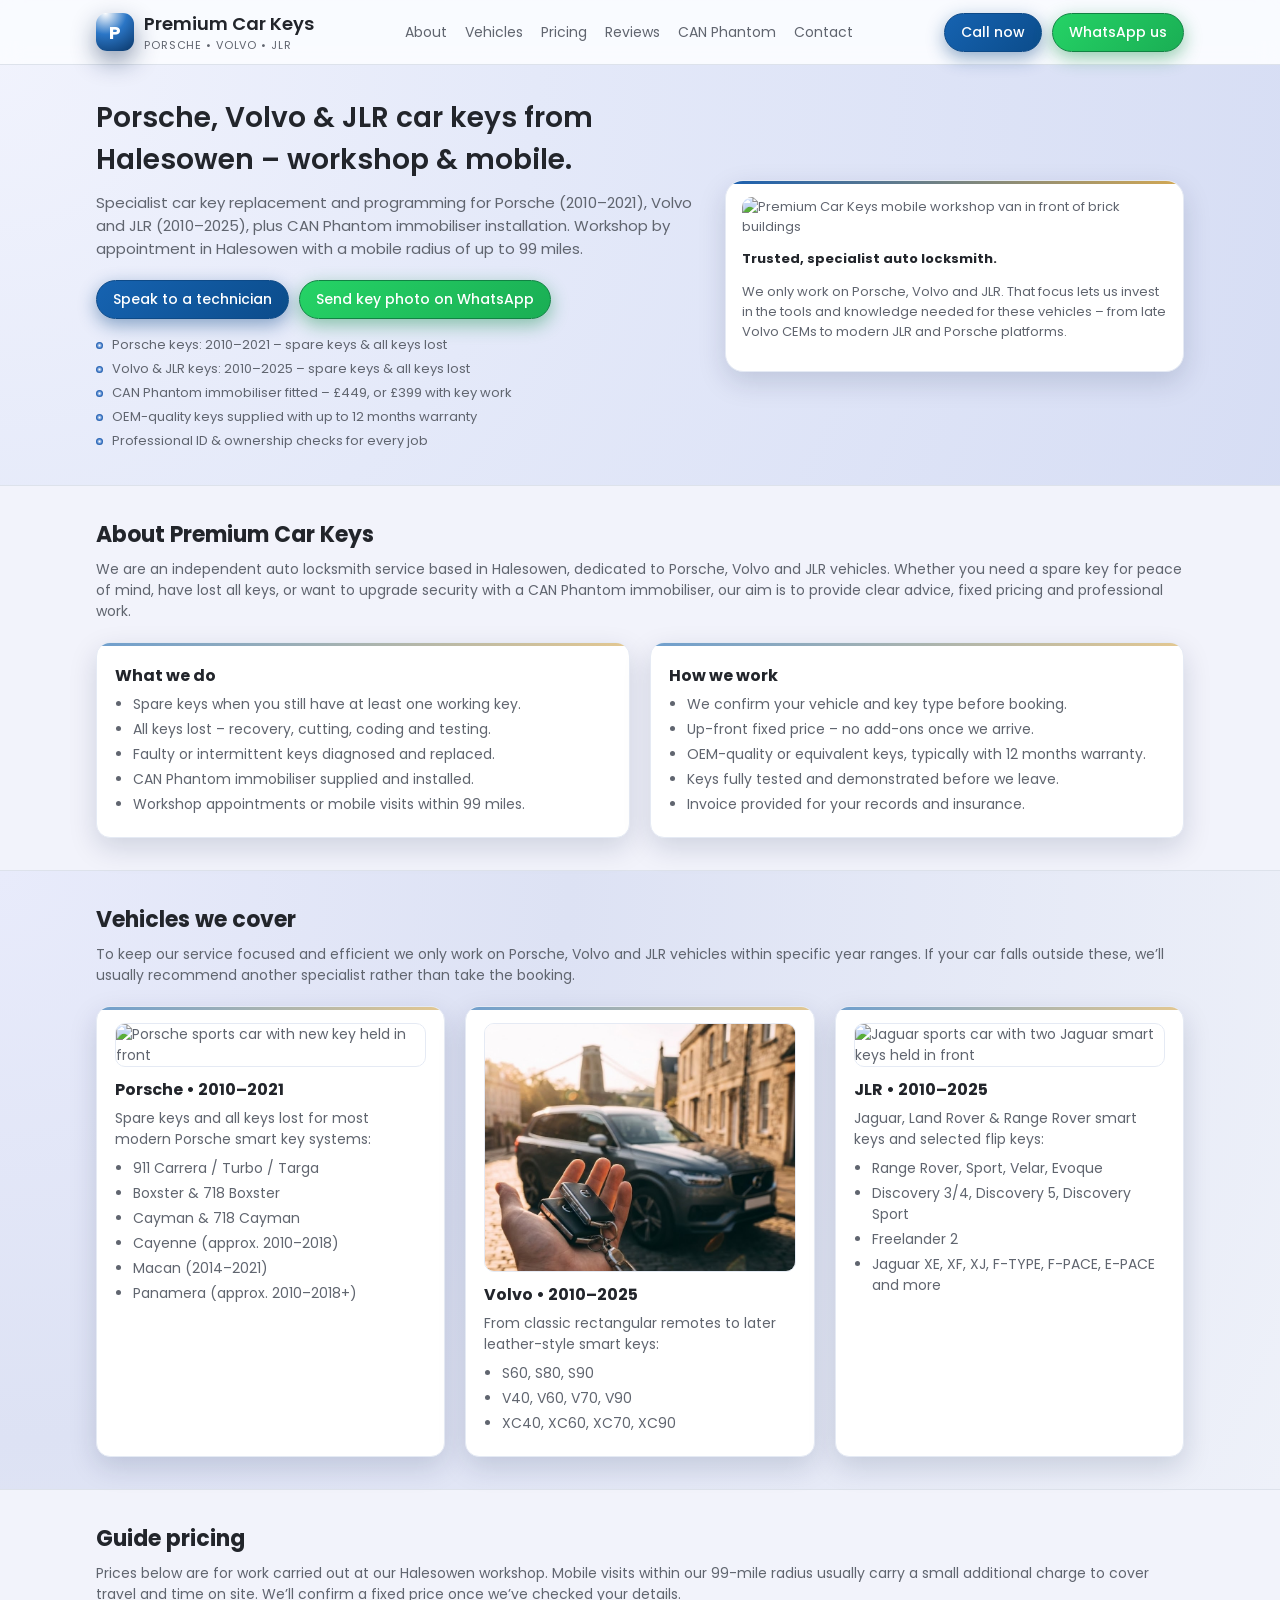
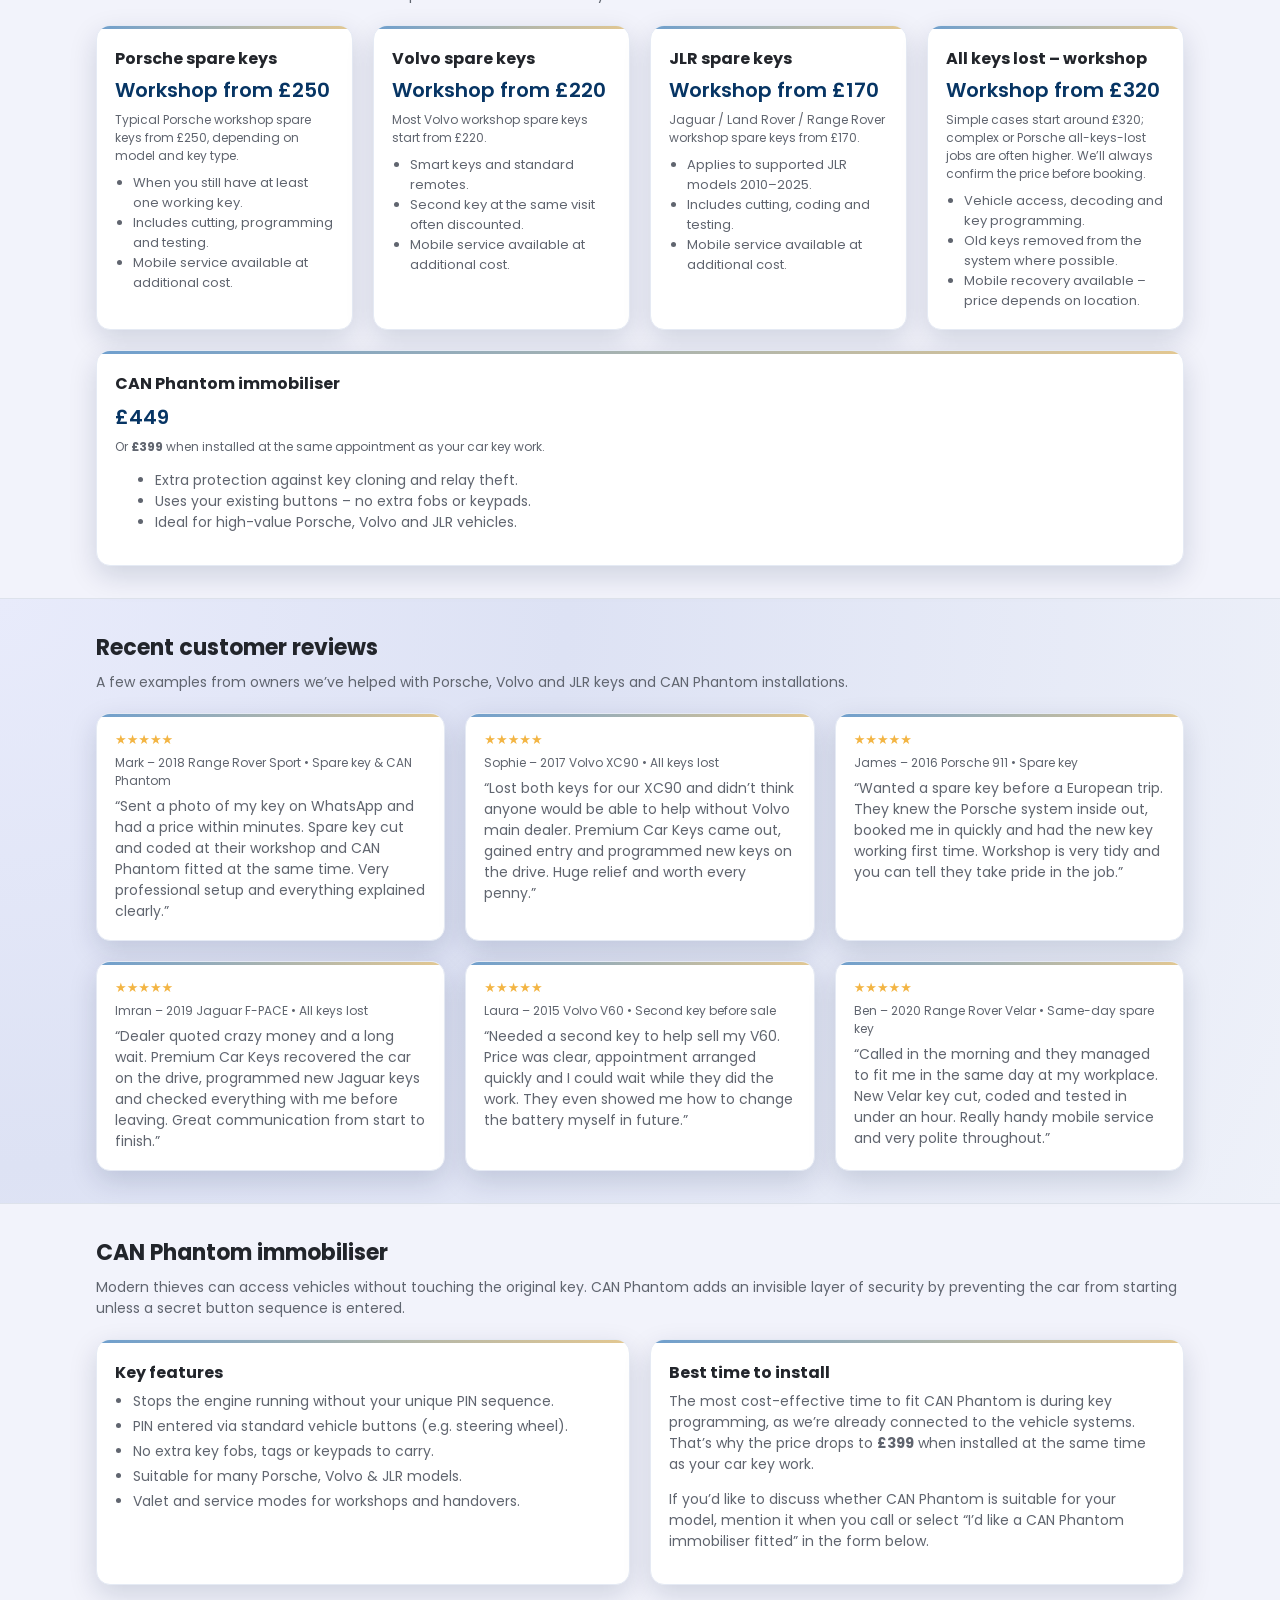
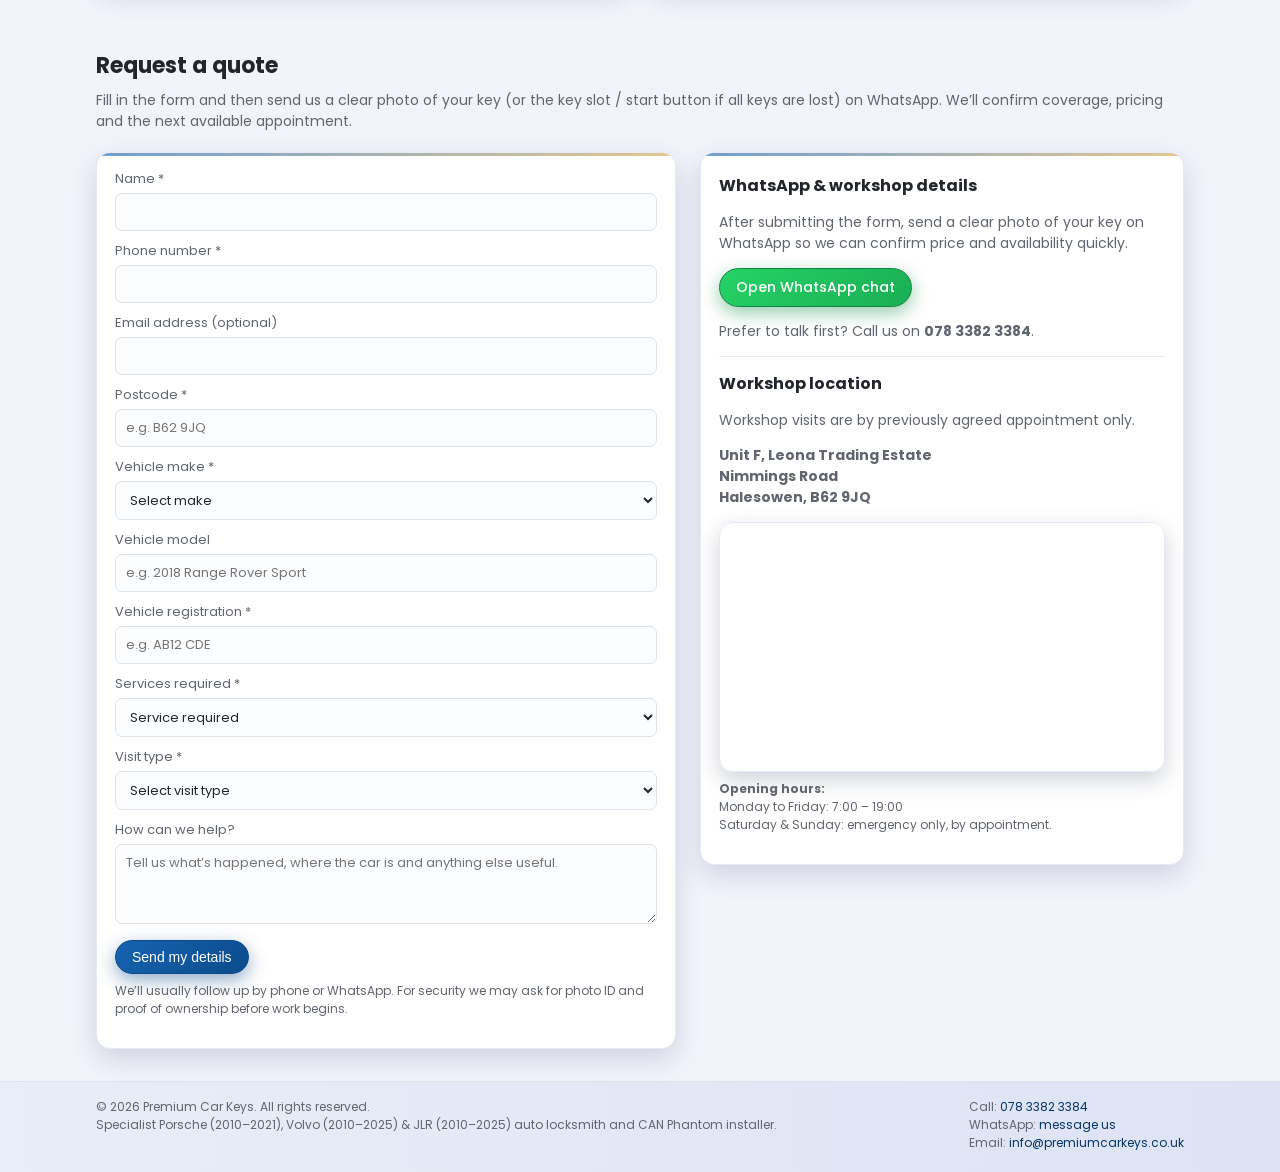
==== commit 906ba5d2: "Remove top-bar section from index.html" ====
--- a/index.html
+++ b/index.html
@@ -68,29 +68,6 @@
       backdrop-filter: blur(10px);
     }
 
-    .top-bar {
-      font-size: 12px;
-      padding: 6px 0;
-      background: linear-gradient(90deg, #e9edf8, #f4f6ff);
-      border-bottom: 1px solid var(--border-soft);
-    }
-
-    .top-bar-inner {
-      display: flex;
-      justify-content: space-between;
-      align-items: center;
-      gap: 12px;
-    }
-
-    .top-bar-inner span {
-      color: var(--text-soft);
-    }
-
-    .top-bar-inner a {
-      color: var(--accent-dark);
-      font-weight: 600;
-    }
-
     .nav {
       padding: 10px 0;
     }
@@ -404,7 +381,6 @@
       border: 1px solid var(--border-soft);
     }
 
-    /* IMAGE GRID (kept for future use) */
     .image-card {
       padding: 10px;
     }
@@ -610,12 +586,6 @@
 <body>
 
 <header>
-  <div class="top-bar">
-    <div class="container top-bar-inner">
-      <span>Specialist Porsche, Volvo &amp; JLR keys • Halesowen workshop by appointment • Mobile service within 99 miles</span>
-      <span><a href="tel:+447833823384">Call 078 3382 3384</a></span>
-    </div>
-  </div>
   <div class="nav">
     <div class="container nav-inner">
       <div class="logo-block">
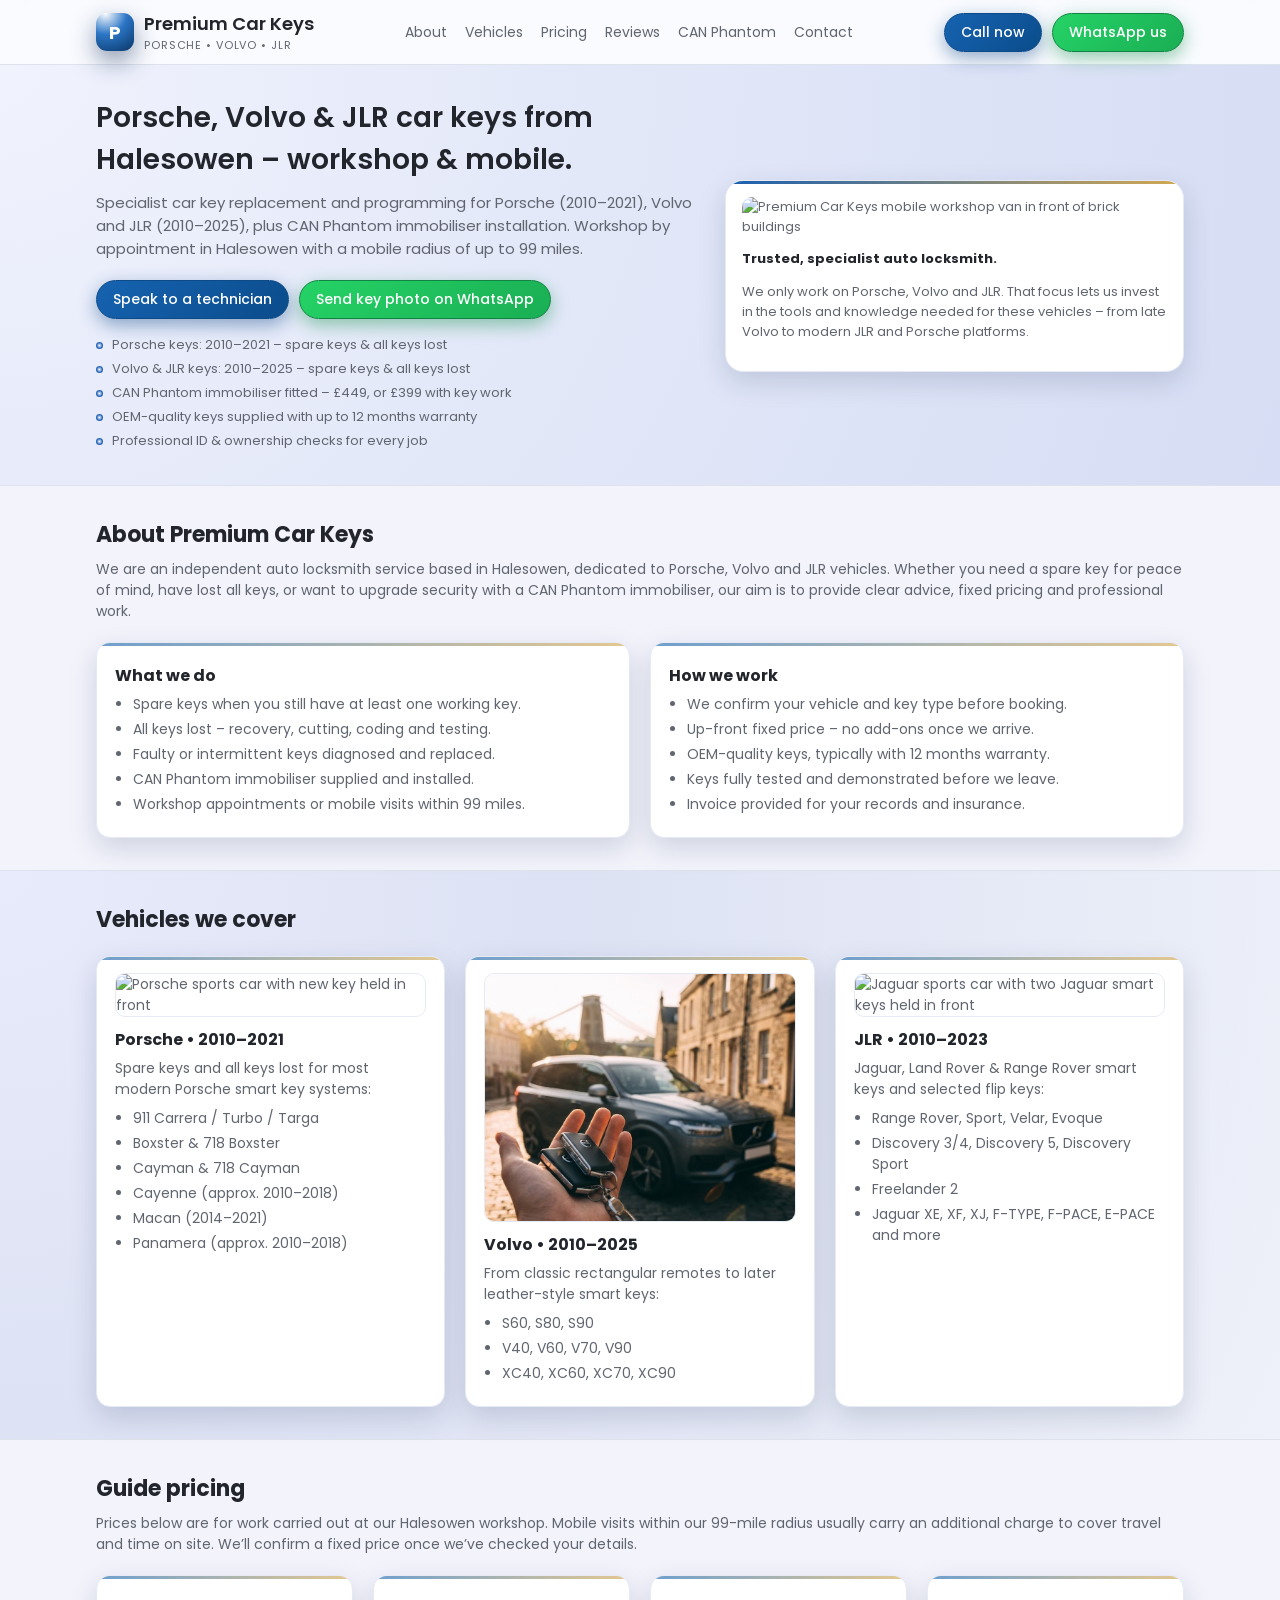
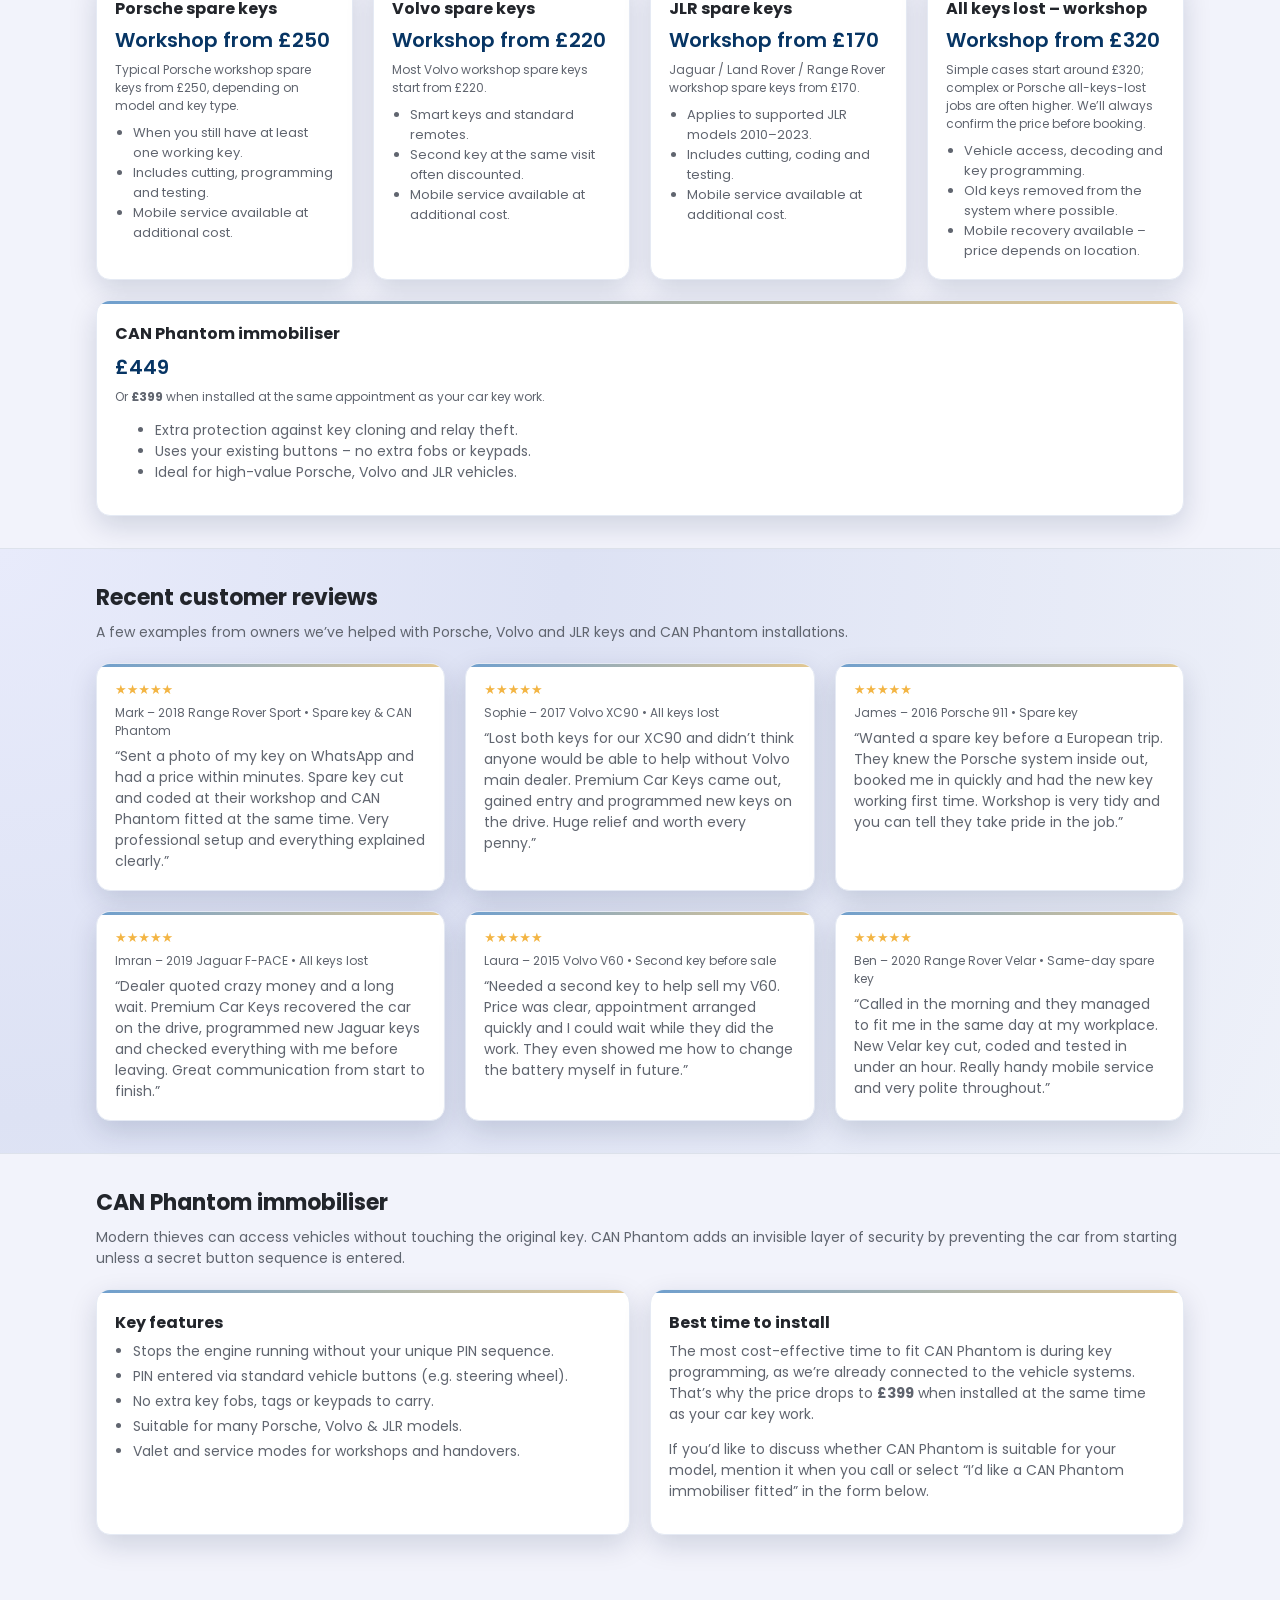
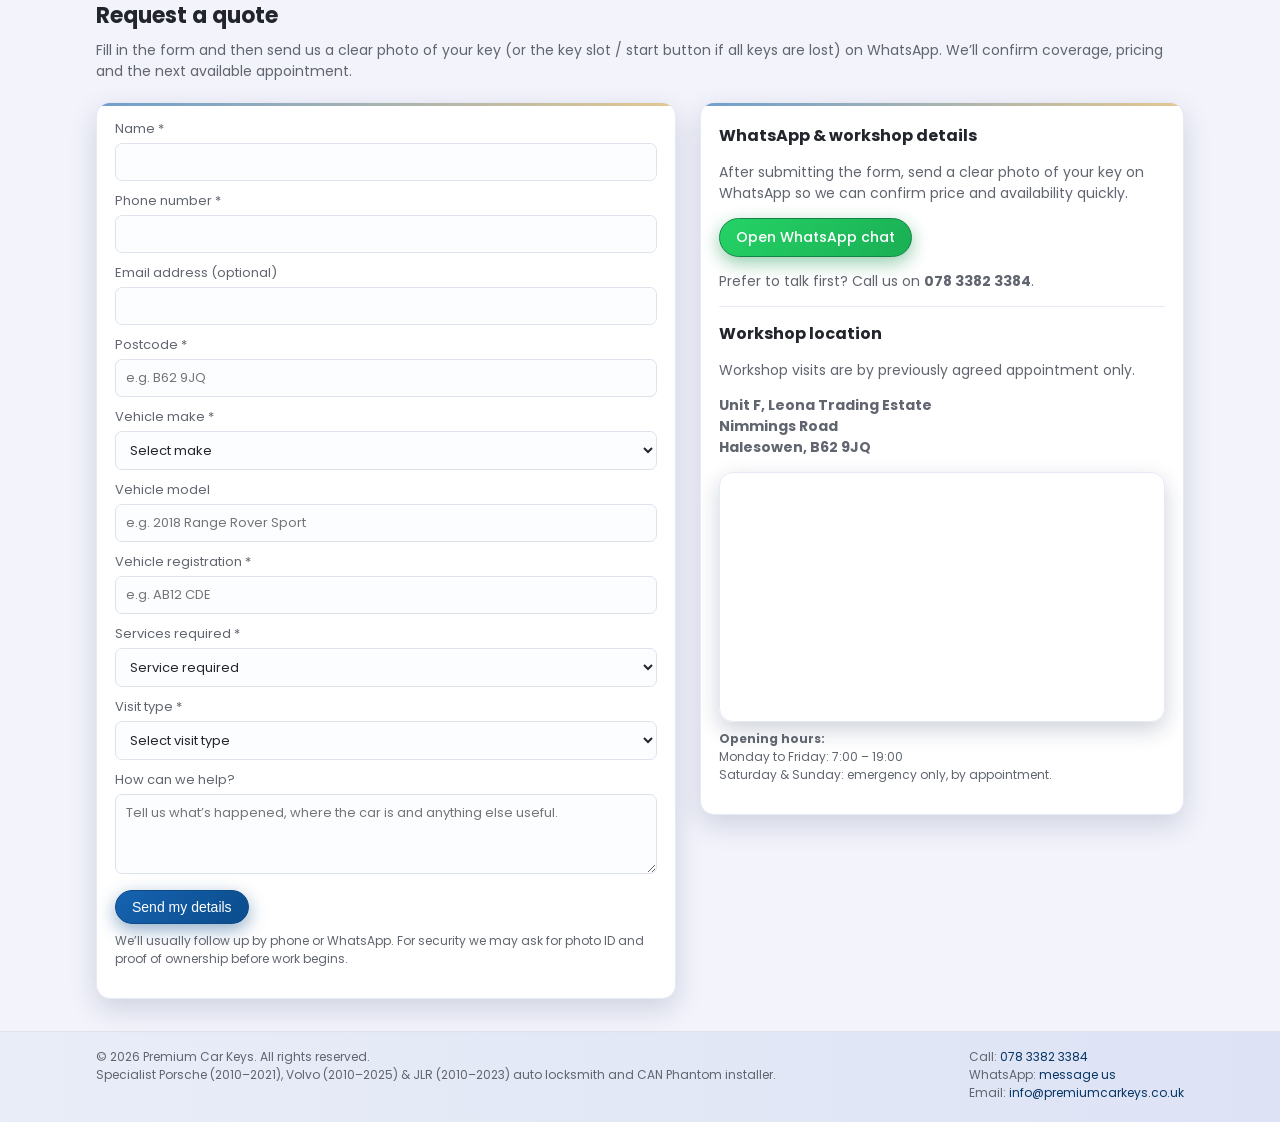
==== commit 987c0f0e: "Fix wording and punctuation in index.html" ====
--- a/index.html
+++ b/index.html
@@ -544,18 +544,43 @@
       body {
         padding-bottom: 64px; /* space for sticky bar */
       }
+
+      /* Let the header scroll away on mobile so it doesn't always take space */
+      header {
+        position: static;
+        backdrop-filter: none;
+      }
+
       .nav-inner {
         flex-direction: column;
         align-items: flex-start;
       }
+
       nav ul {
         flex-wrap: wrap;
+        font-size: 13px;
+        gap: 12px;
       }
-      .nav-cta {
-        align-self: stretch;
-        justify-content: flex-start;
-        flex-wrap: wrap;
+
+      .logo-mark {
+        width: 34px;
+        height: 34px;
+        font-size: 16px;
       }
+
+      .logo-text-main {
+        font-size: 16px;
+      }
+
+      .hero {
+        padding-top: 20px;
+      }
+
+      /* Hide duplicate hero CTAs – sticky bar handles calls/WhatsApp */
+      .hero-actions {
+        display: none;
+      }
+
       .mobile-sticky-bar {
         display: flex;
       }
@@ -642,7 +667,7 @@
           <strong>Trusted, specialist auto locksmith.</strong>
           <p>
             We only work on Porsche, Volvo and JLR. That focus lets us invest in the tools and knowledge needed for these vehicles –
-            from late Volvo CEMs to modern JLR and Porsche platforms.
+            from late Volvo to modern JLR and Porsche platforms.
           </p>
         </div>
       </div>
@@ -674,7 +699,7 @@
           <ul class="simple-list">
             <li>We confirm your vehicle and key type before booking.</li>
             <li>Up-front fixed price – no add-ons once we arrive.</li>
-            <li>OEM-quality or equivalent keys, typically with 12 months warranty.</li>
+            <li>OEM-quality keys, typically with 12 months warranty.</li>
             <li>Keys fully tested and demonstrated before we leave.</li>
             <li>Invoice provided for your records and insurance.</li>
           </ul>
@@ -688,8 +713,6 @@
     <div class="container">
       <h2>Vehicles we cover</h2>
       <p class="section-intro">
-        To keep our service focused and efficient we only work on Porsche, Volvo and JLR vehicles within specific year ranges.
-        If your car falls outside these, we’ll usually recommend another specialist rather than take the booking.
       </p>
       <div class="three-col">
         <div class="card">
@@ -704,7 +727,7 @@
             <li>Cayman &amp; 718 Cayman</li>
             <li>Cayenne (approx. 2010–2018)</li>
             <li>Macan (2014–2021)</li>
-            <li>Panamera (approx. 2010–2018+)</li>
+            <li>Panamera (approx. 2010–2018)</li>
           </ul>
         </div>
         <div class="card">
@@ -721,7 +744,7 @@
         </div>
         <div class="card">
           <img src="images/jaguar-spare-key.jpg" class="brand-photo" alt="Jaguar sports car with two Jaguar smart keys held in front">
-          <h3>JLR • 2010–2025</h3>
+          <h3>JLR • 2010–2023</h3>
           <p style="margin-top:0;margin-bottom:8px;font-size:14px;color:var(--text-soft);">
             Jaguar, Land Rover &amp; Range Rover smart keys and selected flip keys:
           </p>
@@ -741,8 +764,7 @@
     <div class="container">
       <h2>Guide pricing</h2>
       <p class="section-intro">
-        Prices below are for work carried out at our Halesowen workshop. Mobile visits within our 99-mile radius usually carry a
-        small additional charge to cover travel and time on site. We’ll confirm a fixed price once we’ve checked your details.
+        Prices below are for work carried out at our Halesowen workshop. Mobile visits within our 99-mile radius usually carry an additional charge to cover travel and time on site. We’ll confirm a fixed price once we’ve checked your details.
       </p>
 
       <div class="three-col">
@@ -773,7 +795,7 @@
           <div class="price">Workshop from £170</div>
           <div class="price-note">Jaguar / Land Rover / Range Rover workshop spare keys from £170.</div>
           <ul>
-            <li>Applies to supported JLR models 2010–2025.</li>
+            <li>Applies to supported JLR models 2010–2023.</li>
             <li>Includes cutting, coding and testing.</li>
             <li>Mobile service available at additional cost.</li>
           </ul>
@@ -1050,7 +1072,7 @@
     <div>
       &copy; <span id="year"></span> Premium Car Keys. All rights reserved.
       <br>
-      Specialist Porsche (2010–2021), Volvo (2010–2025) &amp; JLR (2010–2025) auto locksmith and CAN Phantom installer.
+      Specialist Porsche (2010–2021), Volvo (2010–2025) &amp; JLR (2010–2023) auto locksmith and CAN Phantom installer.
     </div>
     <div>
       Call: <a href="tel:+447833823384">078 3382 3384</a><br>
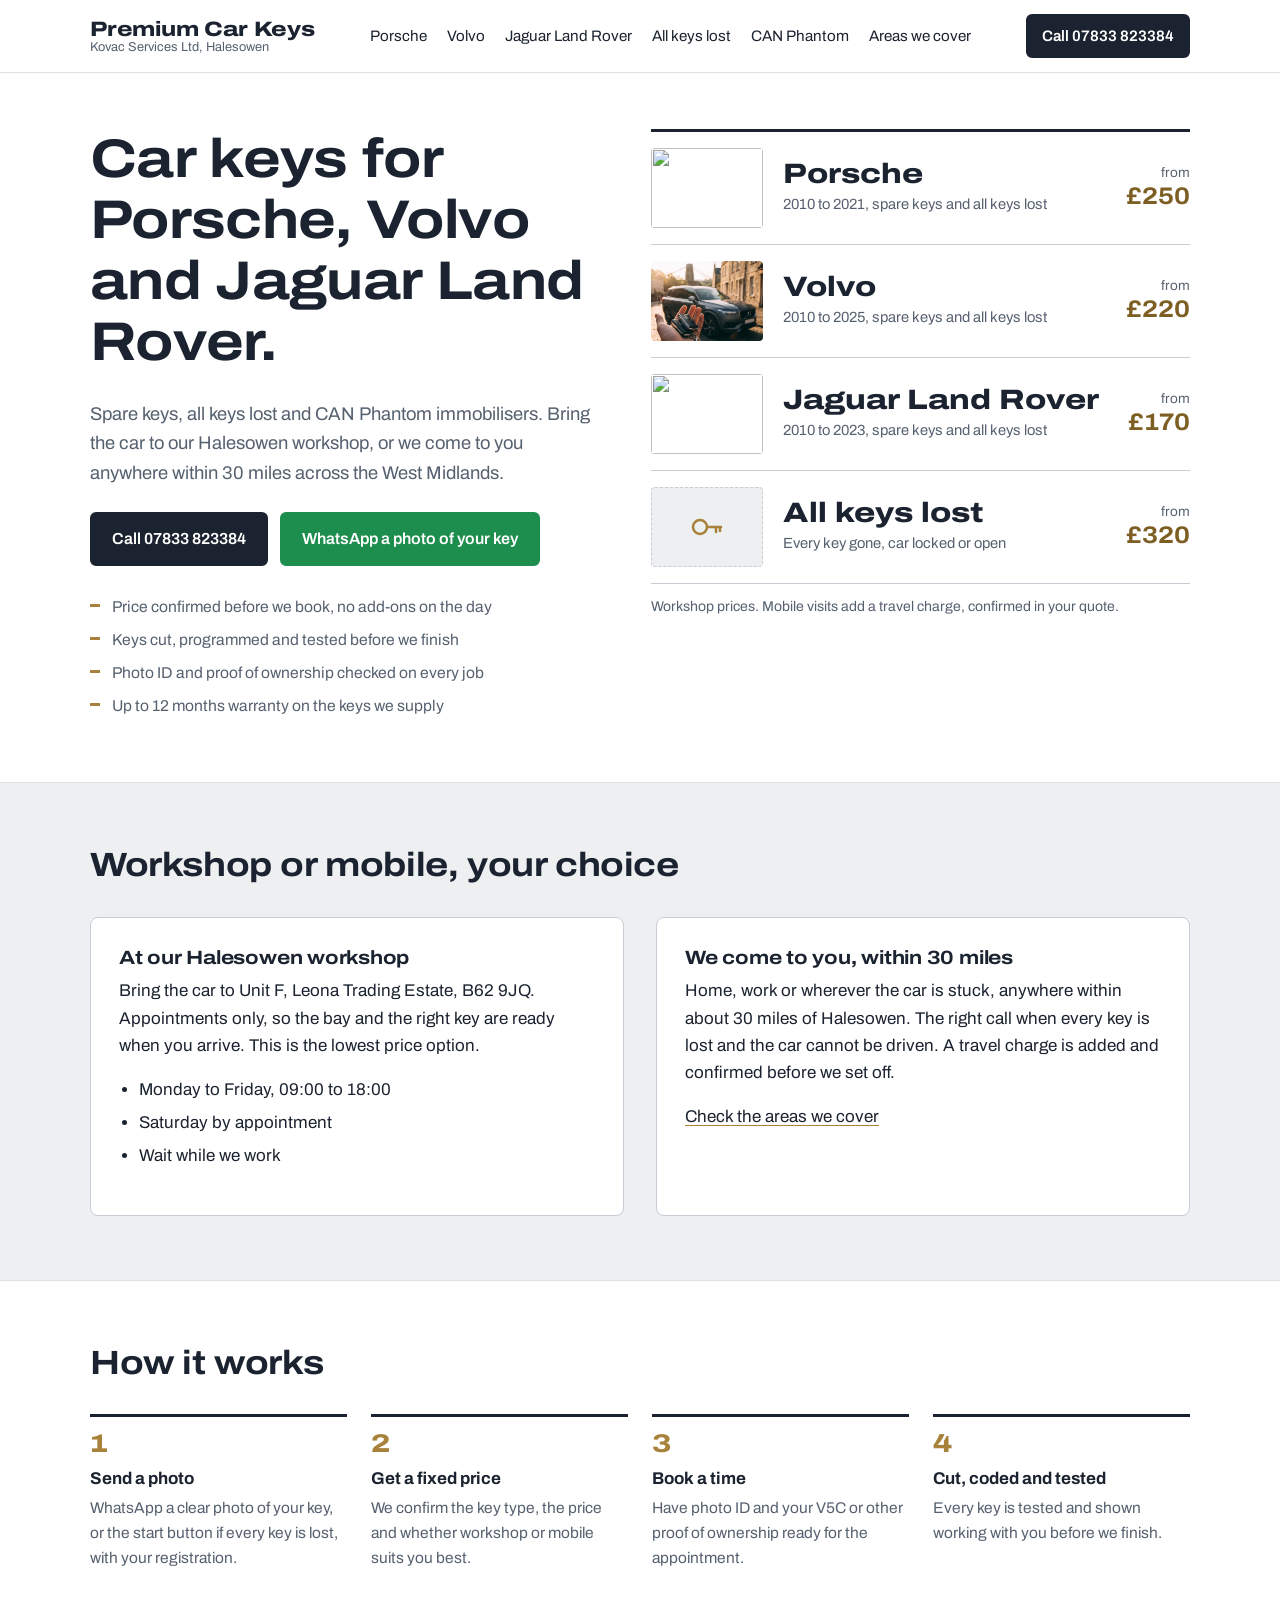
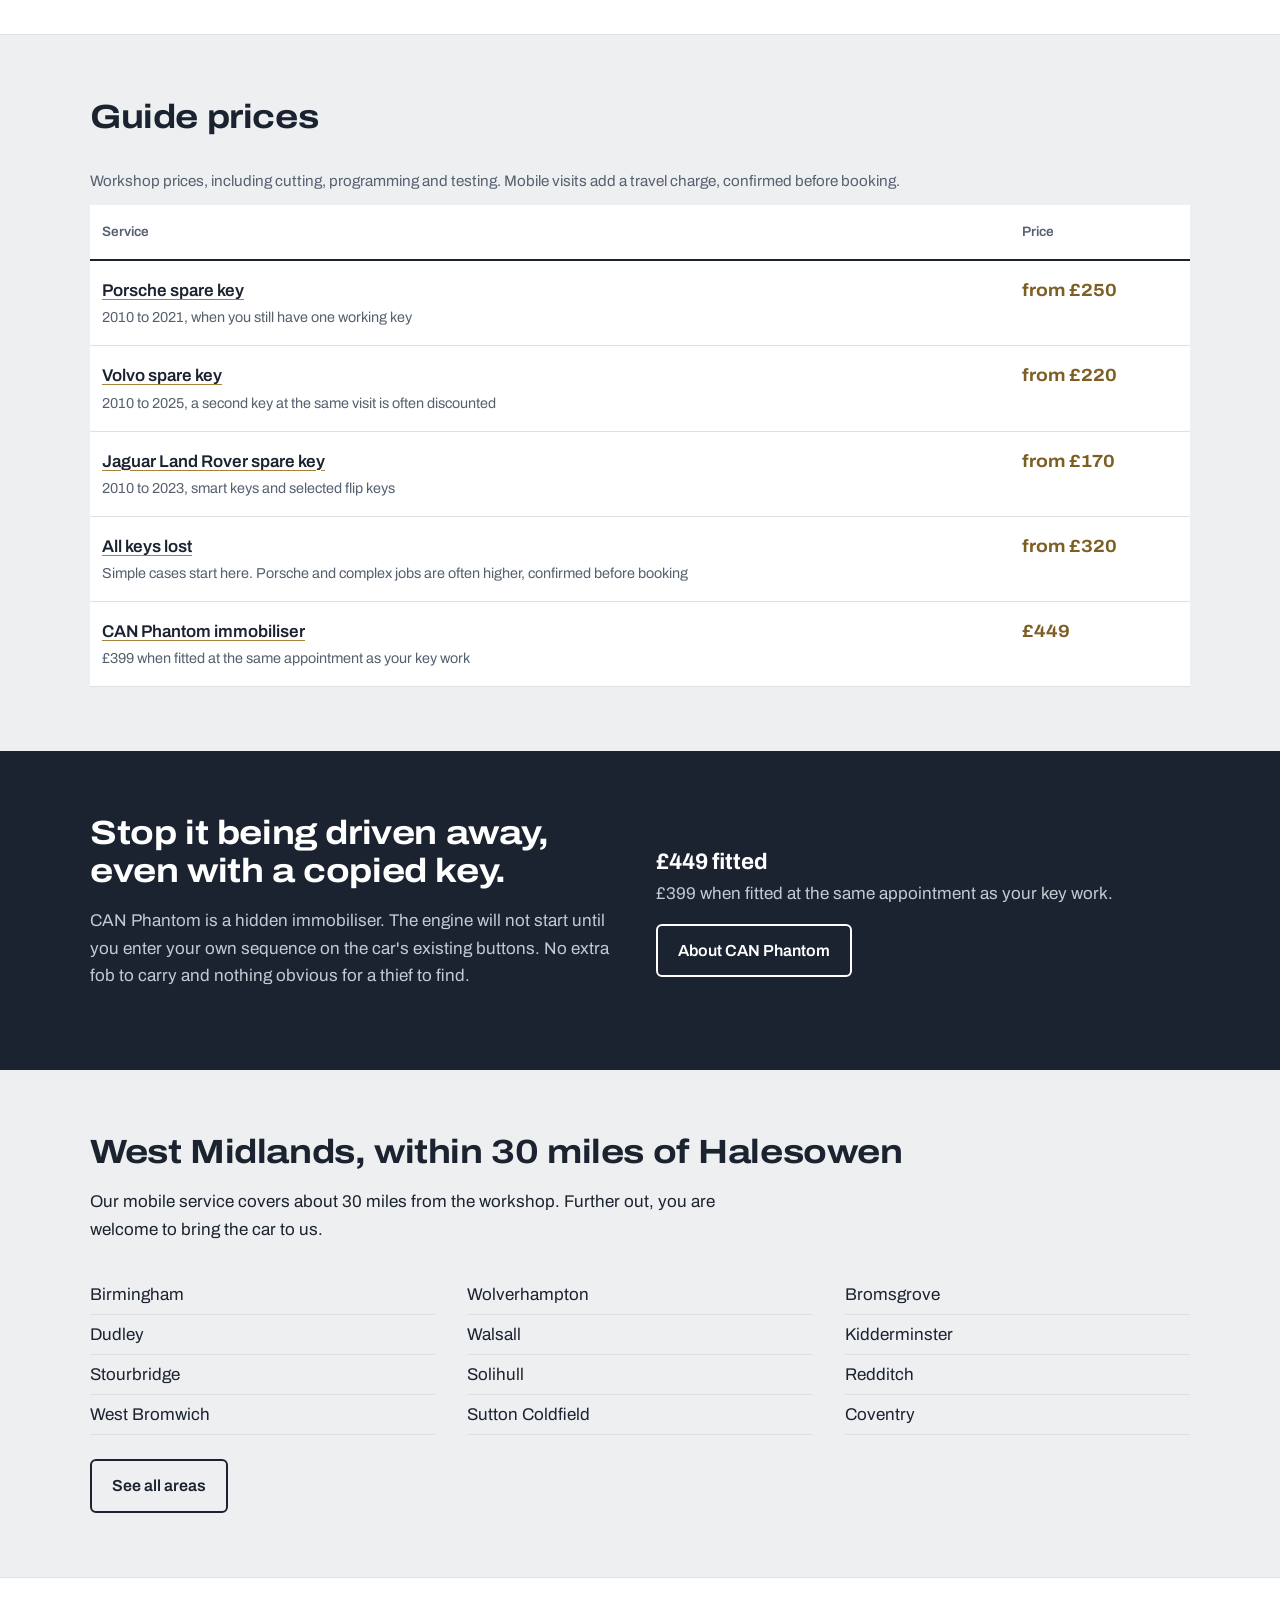
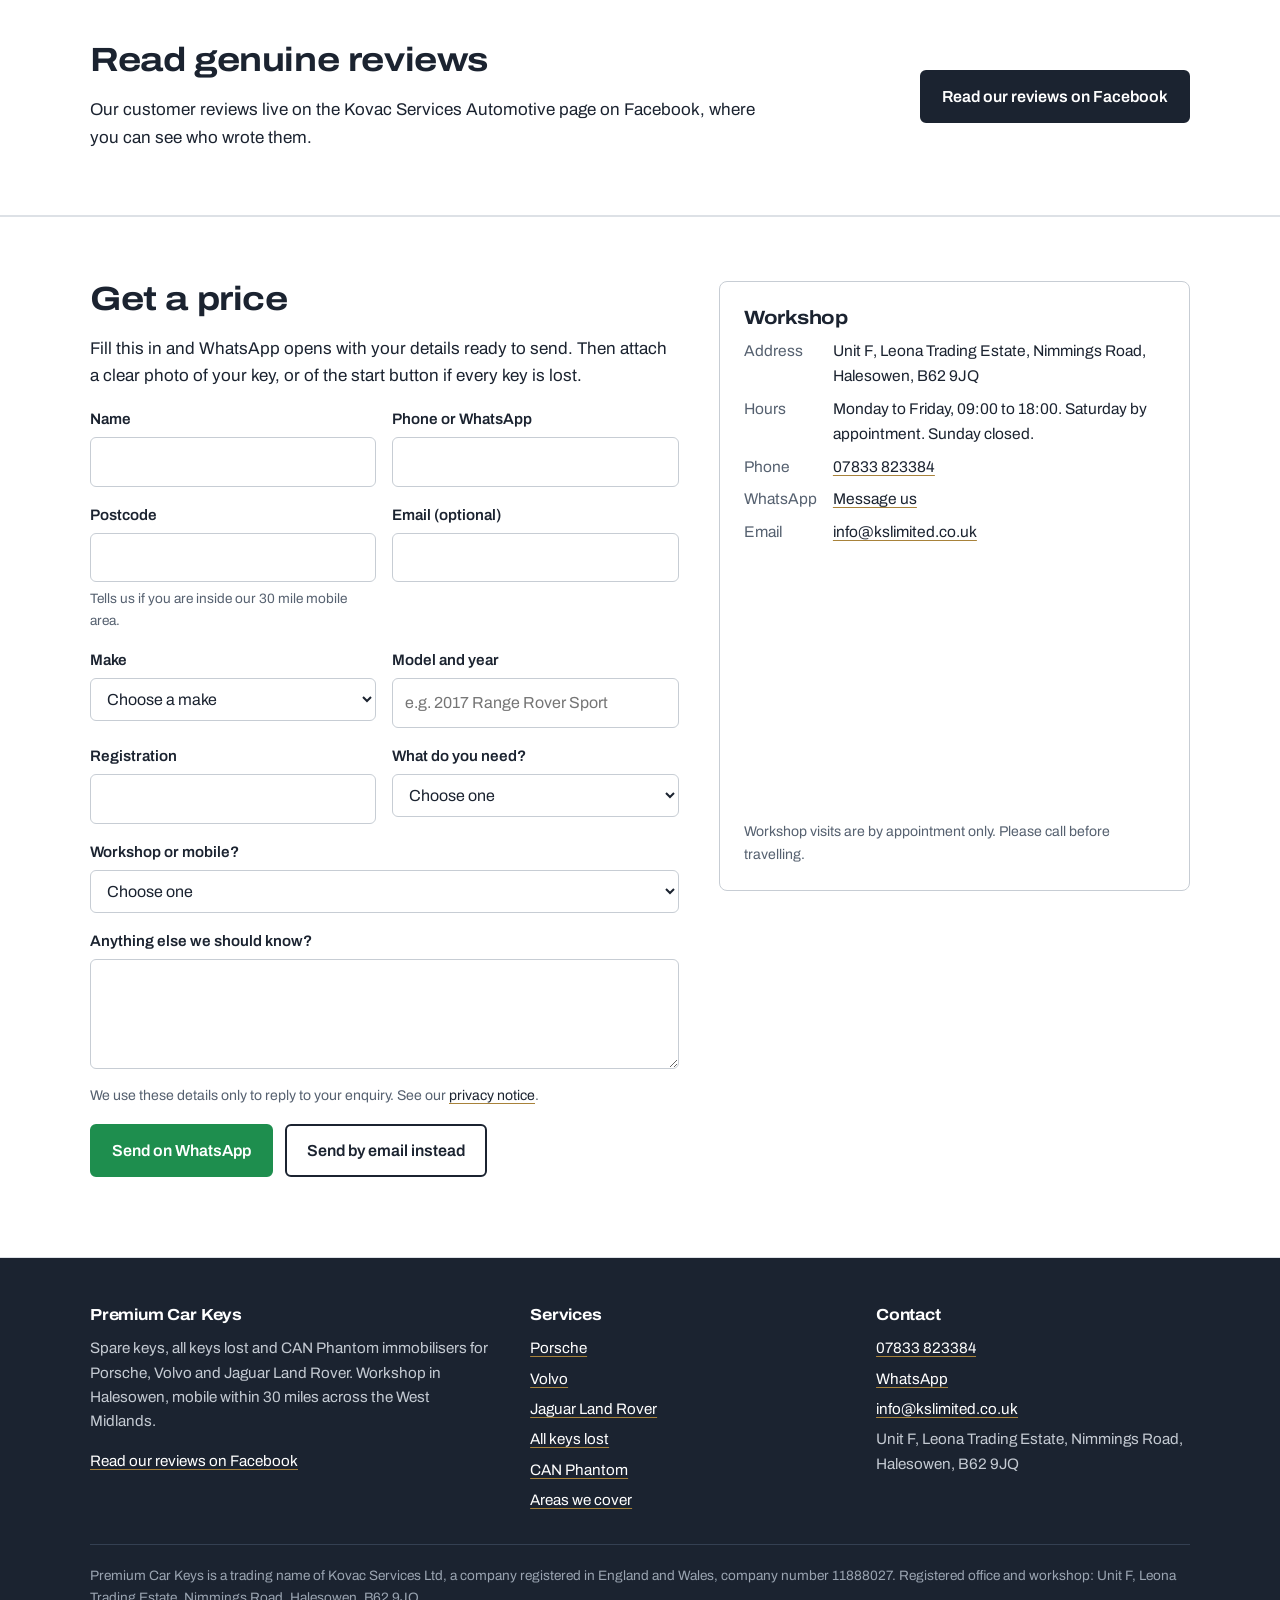
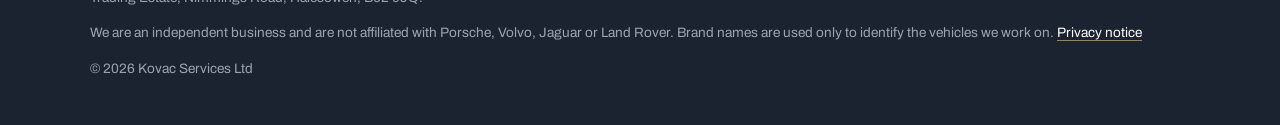
==== commit 83f0298c: "Add files via upload" ====
--- a/index.html
+++ b/index.html
@@ -1,1090 +1,222 @@
-<!DOCTYPE html>
-<html lang="en">
+<!doctype html>
+<html lang="en-GB">
 <head>
-  <meta charset="UTF-8">
-  <title>Premium Car Keys | Porsche, Volvo & JLR Auto Locksmith Halesowen</title>
-
-  <meta name="description" content="Premium Car Keys provide specialist Porsche, Volvo and JLR car key replacement from our Halesowen workshop with a mobile service radius of up to 99 miles. Spare keys, all keys lost and CAN Phantom immobilisers.">
-  <meta name="viewport" content="width=device-width, initial-scale=1">
-
-  <link rel="canonical" href="https://www.premiumcarkeys.co.uk/">
-
-  <!-- Fonts -->
-  <link rel="preconnect" href="https://fonts.googleapis.com">
-  <link rel="preconnect" href="https://fonts.gstatic.com" crossorigin>
-  <link href="https://fonts.googleapis.com/css2?family=Poppins:wght@300;400;500;600;700&display=swap" rel="stylesheet">
-
-  <!-- Open Graph -->
-  <meta property="og:type" content="website">
-  <meta property="og:title" content="Premium Car Keys | Porsche, Volvo & JLR Auto Locksmith Halesowen">
-  <meta property="og:description" content="Specialist car keys and CAN Phantom immobilisers for Porsche, Volvo & JLR. Workshop by appointment in Halesowen and mobile up to 99 miles.">
-  <meta property="og:url" content="https://www.premiumcarkeys.co.uk/">
-  <meta property="og:image" content="https://www.premiumcarkeys.co.uk/images/our-van.jpg">
-
-  <style>
-    :root {
-      --bg-main: #eef1f9;
-      --bg-alt: #e1e6f6;
-      --border: #dde2eb;
-      --border-soft: #e5eaf4;
-      --accent: #0f5fad;
-      --accent-soft: #e4f0ff;
-      --accent-soft-2: #f6f0ff;
-      --accent-dark: #073564;
-      --accent-gold: #d3a853;
-      --text-main: #22252b;
-      --text-soft: #60656f;
-      --max-width: 1120px;
-      --radius: 14px;
-      --shadow-soft: 0 10px 28px rgba(8, 24, 66, 0.15);
-    }
-
-    * { box-sizing: border-box; }
-
-    body {
-      margin: 0;
-      font-family: "Poppins", system-ui, -apple-system, BlinkMacSystemFont, "Segoe UI", sans-serif;
-      background: linear-gradient(180deg, #e6e9f5 0, #f2f3fb 260px);
-      color: var(--text-main);
-    }
-
-    a { color: inherit; text-decoration: none; }
-    img { max-width: 100%; height: auto; display: block; }
-
-    .container {
-      max-width: var(--max-width);
-      margin: 0 auto;
-      padding: 0 16px;
-    }
-
-    /* HEADER */
-
-    header {
-      border-bottom: 1px solid var(--border);
-      background: rgba(250, 251, 255, 0.96);
-      position: sticky;
-      top: 0;
-      z-index: 20;
-      backdrop-filter: blur(10px);
-    }
-
-    .nav {
-      padding: 10px 0;
-    }
-
-    .nav-inner {
-      display: flex;
-      align-items: center;
-      justify-content: space-between;
-      gap: 20px;
-    }
-
-    .logo-block {
-      display: flex;
-      align-items: center;
-      gap: 10px;
-    }
-
-    .logo-mark {
-      width: 38px;
-      height: 38px;
-      border-radius: 11px;
-      background: radial-gradient(circle at 25% 0, #ffffff 0, #2b76c6 45%, #093566 100%);
-      display: flex;
-      align-items: center;
-      justify-content: center;
-      color: #ffffff;
-      font-weight: 700;
-      font-size: 18px;
-      box-shadow: 0 10px 24px rgba(6, 36, 80, 0.45);
-    }
-
-    .logo-text-main {
-      font-weight: 600;
-      font-size: 18px;
-    }
-
-    .logo-text-sub {
-      font-size: 11px;
-      color: var(--text-soft);
-      text-transform: uppercase;
-      letter-spacing: 0.08em;
-    }
-
-    nav ul {
-      list-style: none;
-      display: flex;
-      gap: 18px;
-      margin: 0;
-      padding: 0;
-      font-size: 14px;
-      color: var(--text-soft);
-    }
-
-    nav a {
-      position: relative;
-      padding-bottom: 2px;
-    }
-    nav a::after {
-      content: "";
-      position: absolute;
-      left: 0;
-      bottom: 0;
-      width: 0;
-      height: 2px;
-      border-radius: 99px;
-      background: linear-gradient(90deg, var(--accent), var(--accent-gold));
-      transition: width 0.16s ease;
-    }
-    nav a:hover {
-      color: var(--accent-dark);
-    }
-    nav a:hover::after {
-      width: 100%;
-    }
-
-    .nav-cta {
-      display: flex;
-      align-items: center;
-      gap: 10px;
-      font-size: 14px;
-    }
-
-    .btn {
-      display: inline-flex;
-      align-items: center;
-      justify-content: center;
-      padding: 8px 16px;
-      border-radius: 999px;
-      border: 1px solid transparent;
-      font-size: 14px;
-      font-weight: 500;
-      cursor: pointer;
-      background: none;
-      transition: background 0.15s ease, border-color 0.15s ease, color 0.15s ease, box-shadow 0.15s ease, transform 0.1s ease;
-      white-space: nowrap;
-    }
-
-    .btn-primary {
-      background: linear-gradient(135deg, #1663b1, #0b4c8b);
-      border-color: #0d4a88;
-      color: #ffffff;
-      box-shadow: 0 6px 18px rgba(13, 74, 136, 0.45);
-    }
-    .btn-primary:hover {
-      background: linear-gradient(135deg, #0c4a8e, #083667);
-      transform: translateY(-1px);
-      box-shadow: 0 9px 24px rgba(5, 43, 86, 0.55);
-    }
-
-    .btn-outline {
-      border-color: var(--accent);
-      color: var(--accent);
-      background: #ffffff;
-    }
-    .btn-outline:hover {
-      background: var(--accent-soft);
-    }
-
-    .btn-whatsapp {
-      background: linear-gradient(135deg, #25d366, #1aae54);
-      border-color: #118343;
-      color: #ffffff;
-      box-shadow: 0 6px 18px rgba(18, 145, 74, 0.45);
-    }
-    .btn-whatsapp:hover {
-      background: linear-gradient(135deg, #1fb45a, #148c47);
-      transform: translateY(-1px);
-      box-shadow: 0 9px 24px rgba(13, 112, 57, 0.6);
-    }
-
-    /* HERO */
-
-    .hero {
-      padding: 32px 0 30px;
-      background:
-        radial-gradient(circle at top left, rgba(241,243,253,0.98) 0, rgba(228,233,249,0.98) 40%, rgba(214,221,244,0.98) 100%),
-        linear-gradient(135deg, #dde3f6, #eef0fb);
-      border-bottom: 1px solid var(--border);
-    }
-
-    .hero-inner {
-      display: grid;
-      grid-template-columns: minmax(0, 1.3fr) minmax(0, 1fr);
-      gap: 32px;
-      align-items: center;
-    }
-
-    .hero h1 {
-      margin: 0 0 10px;
-      font-size: 28px;
-      font-weight: 600;
-    }
-
-    .hero-subtitle {
-      margin: 0 0 20px;
-      color: var(--text-soft);
-      font-size: 15px;
-    }
-
-    .hero-actions {
-      display: flex;
-      flex-wrap: wrap;
-      gap: 10px;
-      margin-bottom: 16px;
-    }
-
-    .hero-points {
-      list-style: none;
-      padding: 0;
-      margin: 0;
-      font-size: 13px;
-      color: var(--text-soft);
-    }
-    .hero-points li {
-      margin-bottom: 4px;
-      position: relative;
-      padding-left: 16px;
-    }
-    .hero-points li::before {
-      content: "";
-      position: absolute;
-      left: 0;
-      top: 7px;
-      width: 7px;
-      height: 7px;
-      border-radius: 50%;
-      background: radial-gradient(circle, #ffffff 0, #2f6ec3 55%, #0c396b 100%);
-    }
-
-    .hero-card {
-      background: #ffffff;
-      border-radius: 18px;
-      box-shadow: var(--shadow-soft);
-      padding: 16px;
-      border: 1px solid var(--border-soft);
-      font-size: 13px;
-      color: var(--text-soft);
-      position: relative;
-      overflow: hidden;
-    }
-
-    .hero-card::before {
-      content: "";
-      position: absolute;
-      inset: 0 0 auto;
-      height: 3px;
-      background: linear-gradient(90deg, #1a5fb0, #d3a853);
-    }
-
-    .hero-card img {
-      border-radius: 10px;
-      margin-bottom: 12px;
-    }
-
-    .hero-card strong {
-      display: block;
-      margin-bottom: 6px;
-      color: var(--text-main);
-    }
-
-    /* SECTIONS */
-
-    .section {
-      padding: 32px 0;
-    }
-
-    .section-alt {
-      background: radial-gradient(circle at top left, #e8ebfb 0, #dde2f4 40%, #eef1f9 100%);
-      border-top: 1px solid var(--border);
-      border-bottom: 1px solid var(--border);
-    }
-
-    .section h2 {
-      margin: 0 0 8px;
-      font-size: 22px;
-    }
-
-    .section-intro {
-      margin: 0 0 20px;
-      font-size: 14px;
-      color: var(--text-soft);
-    }
-
-    .two-col {
-      display: grid;
-      grid-template-columns: repeat(2, minmax(0, 1fr));
-      gap: 20px;
-    }
-
-    .card {
-      background: #ffffff;
-      border-radius: var(--radius);
-      border: 1px solid var(--border-soft);
-      padding: 16px 18px 18px;
-      box-shadow: var(--shadow-soft);
-      font-size: 14px;
-      color: var(--text-soft);
-      position: relative;
-      overflow: hidden;
-    }
-
-    .card::before {
-      content: "";
-      position: absolute;
-      inset: 0 0 auto;
-      height: 3px;
-      background: linear-gradient(90deg, rgba(15,95,173,0.75), rgba(211,168,83,0.8));
-      opacity: 0.8;
-    }
-
-    .card h3 {
-      margin-top: 4px;
-      margin-bottom: 6px;
-      font-size: 16px;
-      color: var(--text-main);
-    }
-
-    .three-col {
-      display: grid;
-      grid-template-columns: repeat(auto-fit, minmax(240px, 1fr));
-      gap: 20px;
-    }
-
-    .pricing-card h3 {
-      margin-bottom: 4px;
-    }
-
-    .price {
-      font-size: 20px;
-      font-weight: 600;
-      color: var(--accent-dark);
-      margin-bottom: 6px;
-    }
-
-    .price-note {
-      font-size: 12px;
-      color: var(--text-soft);
-      margin-bottom: 8px;
-    }
-
-    .pricing-card ul {
-      margin: 0;
-      padding-left: 18px;
-      font-size: 13px;
-    }
-
-    /* brand photos inside cards */
-    .brand-photo {
-      border-radius: 10px;
-      margin-bottom: 10px;
-      border: 1px solid var(--border-soft);
-    }
-
-    .image-card {
-      padding: 10px;
-    }
-    .image-card::before {
-      display: none;
-    }
-    .image-card img {
-      border-radius: 10px;
-      width: 100%;
-      height: auto;
-      border: 1px solid var(--border-soft);
-    }
-
-    /* LISTS */
-
-    .simple-list {
-      margin: 0;
-      padding-left: 18px;
-      font-size: 14px;
-      color: var(--text-soft);
-    }
-
-    .simple-list li {
-      margin-bottom: 4px;
-    }
-
-    /* REVIEWS */
-
-    .reviews-grid {
-      display: grid;
-      grid-template-columns: repeat(auto-fit, minmax(260px, 1fr));
-      gap: 20px;
-    }
-
-    .review-stars {
-      color: #f3b544;
-      font-size: 13px;
-      margin-bottom: 4px;
-    }
-
-    .review-meta {
-      font-size: 12px;
-      color: var(--text-soft);
-      margin-bottom: 6px;
-    }
-
-    /* CONTACT SECTION */
-
-    .contact-grid {
-      display: grid;
-      grid-template-columns: minmax(0, 1.2fr) minmax(0, 1fr);
-      gap: 24px;
-      align-items: flex-start;
-    }
-
-    label {
-      display: block;
-      font-size: 13px;
-      margin-bottom: 4px;
-      color: var(--text-soft);
-    }
-
-    .form-row {
-      margin-bottom: 10px;
-    }
-
-    input, select, textarea {
-      width: 100%;
-      font-family: inherit;
-      font-size: 13px;
-      padding: 8px 10px;
-      border-radius: 7px;
-      border: 1px solid var(--border);
-      background: #fcfdff;
-      color: var(--text-main);
-    }
-
-    textarea {
-      resize: vertical;
-      min-height: 80px;
-    }
-
-    input:focus, select:focus, textarea:focus {
-      outline: none;
-      border-color: var(--accent);
-      box-shadow: 0 0 0 1px var(--accent-soft);
-      background: #ffffff;
-    }
-
-    .map-box {
-      border-radius: var(--radius);
-      overflow: hidden;
-      border: 1px solid var(--border-soft);
-      height: 250px;
-      box-shadow: 0 8px 22px rgba(11, 30, 72, 0.2);
-    }
-
-    .map-box iframe {
-      width: 100%;
-      height: 100%;
-      border: 0;
-    }
-
-    .contact-note {
-      font-size: 12px;
-      color: var(--text-soft);
-      margin-top: 8px;
-    }
-
-    /* MOBILE STICKY BAR */
-
-    .mobile-sticky-bar {
-      position: fixed;
-      left: 0;
-      right: 0;
-      bottom: 0;
-      padding: 8px 12px 10px;
-      background: rgba(8, 18, 45, 0.96);
-      border-top: 1px solid rgba(255, 255, 255, 0.08);
-      display: none;
-      gap: 8px;
-      z-index: 50;
-    }
-
-    .mobile-sticky-bar .btn {
-      flex: 1;
-      font-size: 13px;
-      padding: 8px 10px;
-    }
-
-    /* FOOTER */
-
-    footer {
-      border-top: 1px solid var(--border);
-      background: linear-gradient(90deg, #e9edf8, #dde3f5);
-      padding: 16px 0 20px;
-      font-size: 12px;
-      color: var(--text-soft);
-    }
-
-    .footer-inner {
-      display: flex;
-      justify-content: space-between;
-      gap: 20px;
-      flex-wrap: wrap;
-    }
-
-    .footer-inner a {
-      color: var(--accent-dark);
-    }
-
-    @media (max-width: 900px) {
-      .hero-inner,
-      .two-col,
-      .contact-grid {
-        grid-template-columns: minmax(0, 1fr);
-      }
-    }
-
-    @media (max-width: 720px) {
-      body {
-        padding-bottom: 64px; /* space for sticky bar */
-      }
-
-      /* Let the header scroll away on mobile so it doesn't always take space */
-      header {
-        position: static;
-        backdrop-filter: none;
-      }
-
-      .nav-inner {
-        flex-direction: column;
-        align-items: flex-start;
-      }
-
-      nav ul {
-        flex-wrap: wrap;
-        font-size: 13px;
-        gap: 12px;
-      }
-
-      .logo-mark {
-        width: 34px;
-        height: 34px;
-        font-size: 16px;
-      }
-
-      .logo-text-main {
-        font-size: 16px;
-      }
-
-      .hero {
-        padding-top: 20px;
-      }
-
-      /* Hide duplicate hero CTAs – sticky bar handles calls/WhatsApp */
-      .hero-actions {
-        display: none;
-      }
-
-      .mobile-sticky-bar {
-        display: flex;
-      }
-    }
-  </style>
-
-  <!-- Simple LocalBusiness schema -->
-  <script type="application/ld+json">
-  {
-    "@context": "https://schema.org",
-    "@type": "AutomotiveBusiness",
-    "name": "Premium Car Keys",
-    "url": "https://www.premiumcarkeys.co.uk/",
-    "description": "Specialist auto locksmith for Porsche, Volvo and JLR vehicles. Spare keys, all keys lost and CAN Phantom immobiliser installation from our Halesowen workshop with a mobile service radius of up to 99 miles.",
-    "telephone": "+44-7833-823384",
-    "address": {
-      "@type": "PostalAddress",
-      "streetAddress": "Unit F, Leona Trading Estate, Nimmings Road",
-      "addressLocality": "Halesowen",
-      "addressRegion": "West Midlands",
-      "postalCode": "B62 9JQ",
-      "addressCountry": "GB"
-    },
-    "areaServed": "Within 99 miles of Halesowen"
-  }
-  </script>
+<meta charset="utf-8">
+<meta name="viewport" content="width=device-width, initial-scale=1">
+<title>Porsche, Volvo and Jaguar Land Rover Car Keys | West Midlands | Premium Car Keys</title>
+<meta name="description" content="Spare keys and all keys lost for Porsche, Volvo and Jaguar Land Rover. Halesowen workshop by appointment, or we come to you within 30 miles across the West Midlands.">
+<link rel="canonical" href="https://premiumcarkeys.co.uk/">
+<meta name="robots" content="index,follow,max-image-preview:large">
+<meta name="theme-color" content="#1b2330">
+<meta property="og:type" content="website">
+<meta property="og:locale" content="en_GB">
+<meta property="og:site_name" content="Premium Car Keys">
+<meta property="og:title" content="Porsche, Volvo and Jaguar Land Rover Car Keys | West Midlands | Premium Car Keys">
+<meta property="og:description" content="Spare keys and all keys lost for Porsche, Volvo and Jaguar Land Rover. Halesowen workshop by appointment, or we come to you within 30 miles across the West Midlands.">
+<meta property="og:url" content="https://premiumcarkeys.co.uk/">
+<meta property="og:image" content="https://premiumcarkeys.co.uk/images/porsche-spare-key.jpg">
+<meta name="twitter:card" content="summary_large_image">
+<link rel="icon" href="data:image/svg+xml,%3Csvg xmlns='http://www.w3.org/2000/svg' viewBox='0 0 32 32'%3E%3Crect width='32' height='32' rx='6' fill='%231b2330'/%3E%3Ccircle cx='11' cy='16' r='5' fill='none' stroke='%23a8823a' stroke-width='2.5'/%3E%3Cpath d='M16 16h11M23 16v4' stroke='%23a8823a' stroke-width='2.5' stroke-linecap='round'/%3E%3C/svg%3E">
+<link rel="preconnect" href="https://fonts.googleapis.com">
+<link rel="preconnect" href="https://fonts.gstatic.com" crossorigin>
+<link href="https://fonts.googleapis.com/css2?family=Archivo:wdth,wght@100..125,400..800&display=swap" rel="stylesheet">
+<link rel="stylesheet" href="/assets/site.css">
+<script type="application/ld+json">{"@context": "https://schema.org", "@graph": [{"@type": ["Locksmith", "AutomotiveBusiness"], "@id": "https://premiumcarkeys.co.uk/#business", "name": "Premium Car Keys", "legalName": "Kovac Services Ltd", "url": "https://premiumcarkeys.co.uk/", "telephone": "+447833823384", "email": "info@kslimited.co.uk", "image": "https://premiumcarkeys.co.uk/images/porsche-spare-key.jpg", "priceRange": "££", "description": "Spare keys, all keys lost and CAN Phantom immobilisers for Porsche, Volvo and Jaguar Land Rover. Workshop in Halesowen by appointment, mobile within 30 miles across the West Midlands.", "address": {"@type": "PostalAddress", "streetAddress": "Unit F, Leona Trading Estate, Nimmings Road", "addressLocality": "Halesowen", "addressRegion": "West Midlands", "postalCode": "B62 9JQ", "addressCountry": "GB"}, "geo": {"@type": "GeoCoordinates", "latitude": 52.47251, "longitude": -2.03224}, "areaServed": {"@type": "GeoCircle", "geoMidpoint": {"@type": "GeoCoordinates", "latitude": 52.47251, "longitude": -2.03224}, "geoRadius": "48280"}, "openingHoursSpecification": [{"@type": "OpeningHoursSpecification", "dayOfWeek": ["Monday", "Tuesday", "Wednesday", "Thursday", "Friday"], "opens": "09:00", "closes": "18:00"}], "sameAs": ["FACEBOOK_PAGE_URL"]}, {"@type": "WebSite", "@id": "https://premiumcarkeys.co.uk/#website", "url": "https://premiumcarkeys.co.uk/", "name": "Premium Car Keys", "publisher": {"@id": "https://premiumcarkeys.co.uk/#business"}}]}</script>
 </head>
 <body>
-
-<header>
-  <div class="nav">
-    <div class="container nav-inner">
-      <div class="logo-block">
-        <div class="logo-mark">P</div>
-        <div>
-          <div class="logo-text-main">Premium Car Keys</div>
-          <div class="logo-text-sub">Porsche • Volvo • JLR</div>
+<a class="skip" href="#main">Skip to content</a>
+<header class="site-head">
+  <div class="wrap head-row">
+    <a class="brand" href="/" aria-label="Premium Car Keys home">
+      <span class="brand-name">Premium Car Keys</span>
+      <span class="brand-sub">Kovac Services Ltd, Halesowen</span>
+    </a>
+    <nav class="main-nav" aria-label="Main"><ul><li><a href="/porsche-car-keys/">Porsche</a></li><li><a href="/volvo-car-keys/">Volvo</a></li><li><a href="/jaguar-land-rover-car-keys/">Jaguar Land Rover</a></li><li><a href="/all-keys-lost/">All keys lost</a></li><li><a href="/can-phantom-immobiliser/">CAN Phantom</a></li><li><a href="/areas-we-cover/">Areas we cover</a></li></ul></nav>
+    <a class="btn btn-small head-call" href="tel:+447833823384">Call 07833 823384</a>
+  </div>
+</header>
+<main id="main">
+<section class="hero">
+  <div class="wrap hero-grid">
+    <div>
+      <h1>Car keys for Porsche, Volvo and Jaguar Land Rover.</h1>
+      <p class="lede">Spare keys, all keys lost and CAN Phantom immobilisers. Bring the car to our Halesowen workshop, or we come to you anywhere within 30 miles across the West Midlands.</p>
+      <div class="actions">
+        <a class="btn" href="tel:+447833823384">Call 07833 823384</a>
+        <a class="btn btn-wa" href="https://wa.me/447833823384">WhatsApp a photo of your key</a>
+      </div>
+      <ul class="hero-facts">
+        <li>Price confirmed before we book, no add-ons on the day</li>
+        <li>Keys cut, programmed and tested before we finish</li>
+        <li>Photo ID and proof of ownership checked on every job</li>
+        <li>Up to 12 months warranty on the keys we supply</li>
+      </ul>
+    </div>
+    <div>
+      <h2 class="skip">Choose your car</h2>
+      <nav class="makes" aria-label="Choose your car"><a class="make" href="/porsche-car-keys/"><img src="/images/porsche-spare-key.jpg" alt="" width="112" height="80" loading="eager"><span><span class="make-name">Porsche</span><span class="make-years">2010 to 2021, spare keys and all keys lost</span></span><span class="make-price">from<strong>£250</strong></span></a><a class="make" href="/volvo-car-keys/"><img src="/images/volvo-spare-key.jpg" alt="" width="112" height="80" loading="eager"><span><span class="make-name">Volvo</span><span class="make-years">2010 to 2025, spare keys and all keys lost</span></span><span class="make-price">from<strong>£220</strong></span></a><a class="make" href="/jaguar-land-rover-car-keys/"><img src="/images/jaguar-spare-key.jpg" alt="" width="112" height="80" loading="eager"><span><span class="make-name">Jaguar Land Rover</span><span class="make-years">2010 to 2023, spare keys and all keys lost</span></span><span class="make-price">from<strong>£170</strong></span></a><a class="make" href="/all-keys-lost/"><span class="make-blank" aria-hidden="true" style="display:flex;align-items:center;justify-content:center"><svg width="40" height="40" viewBox="0 0 40 40" fill="none" aria-hidden="true"><circle cx="13" cy="20" r="7" stroke="#a8823a" stroke-width="2.5"/><path d="M20 20h14M29 20v5M33 20v4" stroke="#a8823a" stroke-width="2.5" stroke-linecap="round"/></svg></span><span><span class="make-name">All keys lost</span><span class="make-years">Every key gone, car locked or open</span></span><span class="make-price">from<strong>£320</strong></span></a></nav>
+      <p class="form-note" style="margin-top:12px">Workshop prices. Mobile visits add a travel charge, confirmed in your quote.</p>
+    </div>
+  </div>
+</section>
+
+<section class="sec" aria-labelledby="mode-h">
+  <div class="wrap">
+    <div class="sec-head"><h2 id="mode-h">Workshop or mobile, your choice</h2></div>
+    <div class="split">
+      <div class="panel">
+        <h3>At our Halesowen workshop</h3>
+        <p>Bring the car to Unit F, Leona Trading Estate, B62 9JQ. Appointments only, so the bay and the right key are ready when you arrive. This is the lowest price option.</p>
+        <ul><li>Monday to Friday, 09:00 to 18:00</li><li>Saturday by appointment</li><li>Wait while we work</li></ul>
+      </div>
+      <div class="panel">
+        <h3>We come to you, within 30 miles</h3>
+        <p>Home, work or wherever the car is stuck, anywhere within about 30 miles of Halesowen. The right call when every key is lost and the car cannot be driven. A travel charge is added and confirmed before we set off.</p>
+        <p><a href="/areas-we-cover/">Check the areas we cover</a></p>
+      </div>
+    </div>
+  </div>
+</section>
+
+<section class="sec sec-white" aria-labelledby="how-h">
+  <div class="wrap">
+    <div class="sec-head"><h2 id="how-h">How it works</h2></div>
+    <ol class="steps">
+      <li><strong>Send a photo</strong><p>WhatsApp a clear photo of your key, or the start button if every key is lost, with your registration.</p></li>
+      <li><strong>Get a fixed price</strong><p>We confirm the key type, the price and whether workshop or mobile suits you best.</p></li>
+      <li><strong>Book a time</strong><p>Have photo ID and your V5C or other proof of ownership ready for the appointment.</p></li>
+      <li><strong>Cut, coded and tested</strong><p>Every key is tested and shown working with you before we finish.</p></li>
+    </ol>
+  </div>
+</section>
+
+<section class="sec" aria-labelledby="price-h">
+  <div class="wrap">
+    <div class="sec-head"><h2 id="price-h">Guide prices</h2></div>
+    <div class="table-scroll"><table class="prices">
+      <caption>Workshop prices, including cutting, programming and testing. Mobile visits add a travel charge, confirmed before booking.</caption>
+      <thead><tr><th scope="col">Service</th><th scope="col">Price</th></tr></thead>
+      <tbody><tr><th scope="row"><a href="/porsche-car-keys/">Porsche spare key</a><small>2010 to 2021, when you still have one working key</small></th><td class="p">from £250</td></tr><tr><th scope="row"><a href="/volvo-car-keys/">Volvo spare key</a><small>2010 to 2025, a second key at the same visit is often discounted</small></th><td class="p">from £220</td></tr><tr><th scope="row"><a href="/jaguar-land-rover-car-keys/">Jaguar Land Rover spare key</a><small>2010 to 2023, smart keys and selected flip keys</small></th><td class="p">from £170</td></tr><tr><th scope="row"><a href="/all-keys-lost/">All keys lost</a><small>Simple cases start here. Porsche and complex jobs are often higher, confirmed before booking</small></th><td class="p">from £320</td></tr><tr><th scope="row"><a href="/can-phantom-immobiliser/">CAN Phantom immobiliser</a><small>£399 when fitted at the same appointment as your key work</small></th><td class="p">£449</td></tr></tbody>
+    </table></div>
+  </div>
+</section>
+
+<section class="sec sec-ink" aria-labelledby="cp-h">
+  <div class="wrap split" style="align-items:center">
+    <div>
+      <h2 id="cp-h">Stop it being driven away, even with a copied key.</h2>
+      <p>CAN Phantom is a hidden immobiliser. The engine will not start until you enter your own sequence on the car's existing buttons. No extra fob to carry and nothing obvious for a thief to find.</p>
+    </div>
+    <div>
+      <p><strong style="color:#fff;font-size:1.4rem">£449 fitted</strong><br>£399 when fitted at the same appointment as your key work.</p>
+      <a class="btn btn-line" style="border-color:#fff;color:#fff" href="/can-phantom-immobiliser/">About CAN Phantom</a>
+    </div>
+  </div>
+</section>
+
+<section class="sec" aria-labelledby="area-h">
+  <div class="wrap">
+    <div class="sec-head"><h2 id="area-h">West Midlands, within 30 miles of Halesowen</h2>
+    <p>Our mobile service covers about 30 miles from the workshop. Further out, you are welcome to bring the car to us.</p></div>
+    <ul class="towns"><li>Birmingham</li><li>Dudley</li><li>Stourbridge</li><li>West Bromwich</li><li>Wolverhampton</li><li>Walsall</li><li>Solihull</li><li>Sutton Coldfield</li><li>Bromsgrove</li><li>Kidderminster</li><li>Redditch</li><li>Coventry</li></ul>
+    <a class="btn btn-line" href="/areas-we-cover/">See all areas</a>
+  </div>
+</section>
+
+<section class="sec sec-white" aria-labelledby="rev-h">
+  <div class="wrap reviews-band">
+    <div>
+      <h2 id="rev-h">Read genuine reviews</h2>
+      <p>Our customer reviews live on the Kovac Services Automotive page on Facebook, where you can see who wrote them.</p>
+    </div>
+    <a class="btn" href="FACEBOOK_PAGE_URL" rel="noopener">Read our reviews on Facebook</a>
+  </div>
+</section>
+<section class="sec sec-white" id="quote" aria-labelledby="quote-h">
+  <div class="wrap quote-grid">
+    <div>
+      <h2 id="quote-h">Get a price</h2>
+      <p>Fill this in and WhatsApp opens with your details ready to send. Then attach a clear photo of your key, or of the start button if every key is lost.</p>
+      <form class="form" data-quote novalidate>
+        <div class="field"><label for="q-name">Name</label><input id="q-name" name="name" autocomplete="name" required></div>
+        <div class="field"><label for="q-phone">Phone or WhatsApp</label><input id="q-phone" name="phone" type="tel" autocomplete="tel" required></div>
+        <div class="field"><label for="q-postcode">Postcode</label><input id="q-postcode" name="postcode" autocomplete="postal-code" required><span class="hint">Tells us if you are inside our 30 mile mobile area.</span></div>
+        <div class="field"><label for="q-email">Email (optional)</label><input id="q-email" name="email" type="email" autocomplete="email"></div>
+        <div class="field"><label for="q-make">Make</label><select id="q-make" name="make" required><option value="">Choose a make</option><option>Porsche</option><option>Volvo</option><option>Jaguar</option><option>Land Rover or Range Rover</option></select></div>
+        <div class="field"><label for="q-model">Model and year</label><input id="q-model" name="model" placeholder="e.g. 2017 Range Rover Sport"></div>
+        <div class="field"><label for="q-reg">Registration</label><input id="q-reg" name="reg" autocapitalize="characters" required></div>
+        <div class="field"><label for="q-service">What do you need?</label><select id="q-service" name="service" required>
+          <option value="">Choose one</option>
+          <option>Spare key, I still have one working key</option>
+          <option>All keys lost, car is locked</option>
+          <option>All keys lost, car is open</option>
+          <option>CAN Phantom immobiliser</option>
+          <option>Something else</option>
+        </select></div>
+        <div class="field full"><label for="q-visit">Workshop or mobile?</label><select id="q-visit" name="visit" required>
+          <option value="">Choose one</option>
+          <option>Workshop in Halesowen, by appointment</option>
+          <option>Mobile visit, within 30 miles of Halesowen</option>
+          <option>Not sure yet</option>
+        </select></div>
+        <div class="field full"><label for="q-msg">Anything else we should know?</label><textarea id="q-msg" name="message"></textarea></div>
+        <p class="form-note">We use these details only to reply to your enquiry. See our <a href="/privacy/">privacy notice</a>.</p>
+        <div class="form-actions">
+          <button class="btn btn-wa" type="submit">Send on WhatsApp</button>
+          <button class="btn btn-line" type="button" data-email>Send by email instead</button>
         </div>
-      </div>
-      <nav aria-label="Main navigation">
+        <p class="form-note" data-status aria-live="polite"></p>
+        <noscript><p class="form-note">This form needs JavaScript. Call or WhatsApp 07833 823384 instead.</p></noscript>
+      </form>
+    </div>
+    <aside class="info-block" aria-label="Workshop details">
+      <h3>Workshop</h3>
+      <dl>
+        <dt>Address</dt><dd>Unit F, Leona Trading Estate, Nimmings Road, Halesowen, B62 9JQ</dd>
+        <dt>Hours</dt><dd>Monday to Friday, 09:00 to 18:00. Saturday by appointment. Sunday closed.</dd>
+        <dt>Phone</dt><dd><a href="tel:+447833823384">07833 823384</a></dd>
+        <dt>WhatsApp</dt><dd><a href="https://wa.me/447833823384">Message us</a></dd>
+        <dt>Email</dt><dd><a href="mailto:info@kslimited.co.uk">info@kslimited.co.uk</a></dd>
+      </dl>
+      <iframe class="map" title="Map of the Premium Car Keys workshop in Halesowen" loading="lazy" referrerpolicy="no-referrer-when-downgrade" src="https://maps.google.com/maps?q=52.47251079517749,-2.032237813644786&amp;z=16&amp;output=embed"></iframe>
+      <p class="form-note" style="margin-top:12px">Workshop visits are by appointment only. Please call before travelling.</p>
+    </aside>
+  </div>
+</section>
+</main>
+<footer class="site-foot">
+  <div class="wrap">
+    <div class="foot-grid">
+      <div>
+        <h2>Premium Car Keys</h2>
+        <p>Spare keys, all keys lost and CAN Phantom immobilisers for Porsche, Volvo and Jaguar Land Rover. Workshop in Halesowen, mobile within 30 miles across the West Midlands.</p>
+        <p><a href="FACEBOOK_PAGE_URL" rel="noopener">Read our reviews on Facebook</a></p>
+      </div>
+      <div>
+        <h2>Services</h2>
+        <ul><li><a href="/porsche-car-keys/">Porsche</a></li><li><a href="/volvo-car-keys/">Volvo</a></li><li><a href="/jaguar-land-rover-car-keys/">Jaguar Land Rover</a></li><li><a href="/all-keys-lost/">All keys lost</a></li><li><a href="/can-phantom-immobiliser/">CAN Phantom</a></li><li><a href="/areas-we-cover/">Areas we cover</a></li></ul>
+      </div>
+      <div>
+        <h2>Contact</h2>
         <ul>
-          <li><a href="#about">About</a></li>
-          <li><a href="#coverage">Vehicles</a></li>
-          <li><a href="#pricing">Pricing</a></li>
-          <li><a href="#reviews">Reviews</a></li>
-          <li><a href="#can-phantom">CAN Phantom</a></li>
-          <li><a href="#contact">Contact</a></li>
+          <li><a href="tel:+447833823384">07833 823384</a></li>
+          <li><a href="https://wa.me/447833823384">WhatsApp</a></li>
+          <li><a href="mailto:info@kslimited.co.uk">info@kslimited.co.uk</a></li>
+          <li>Unit F, Leona Trading Estate, Nimmings Road, Halesowen, B62 9JQ</li>
         </ul>
-      </nav>
-      <div class="nav-cta">
-        <a href="tel:+447833823384" class="btn btn-primary">Call now</a>
-        <a href="https://wa.me/447833823384" class="btn btn-whatsapp" target="_blank" rel="noopener">WhatsApp us</a>
-      </div>
-    </div>
-  </div>
-</header>
-
-<main>
-  <!-- HERO -->
-  <section class="hero">
-    <div class="container hero-inner">
-      <div>
-        <h1>Porsche, Volvo &amp; JLR car keys from Halesowen – workshop &amp; mobile.</h1>
-        <p class="hero-subtitle">
-          Specialist car key replacement and programming for Porsche (2010–2021), Volvo and JLR (2010–2025), plus CAN Phantom
-          immobiliser installation. Workshop by appointment in Halesowen with a mobile radius of up to 99 miles.
-        </p>
-        <div class="hero-actions">
-          <a href="tel:+447833823384" class="btn btn-primary">Speak to a technician</a>
-          <a href="https://wa.me/447833823384" class="btn btn-whatsapp" target="_blank" rel="noopener">Send key photo on WhatsApp</a>
-        </div>
-        <ul class="hero-points">
-          <li>Porsche keys: 2010–2021 – spare keys &amp; all keys lost</li>
-          <li>Volvo &amp; JLR keys: 2010–2025 – spare keys &amp; all keys lost</li>
-          <li>CAN Phantom immobiliser fitted – £449, or £399 with key work</li>
-          <li>OEM-quality keys supplied with up to 12 months warranty</li>
-          <li>Professional ID &amp; ownership checks for every job</li>
-        </ul>
-      </div>
-      <div>
-        <div class="hero-card">
-          <!-- Your van hero image -->
-          <img src="images/our-van.jpg" alt="Premium Car Keys mobile workshop van in front of brick buildings">
-          <strong>Trusted, specialist auto locksmith.</strong>
-          <p>
-            We only work on Porsche, Volvo and JLR. That focus lets us invest in the tools and knowledge needed for these vehicles –
-            from late Volvo to modern JLR and Porsche platforms.
-          </p>
-        </div>
-      </div>
-    </div>
-  </section>
-
-  <!-- ABOUT / SERVICES -->
-  <section class="section" id="about">
-    <div class="container">
-      <h2>About Premium Car Keys</h2>
-      <p class="section-intro">
-        We are an independent auto locksmith service based in Halesowen, dedicated to Porsche, Volvo and JLR vehicles. Whether you
-        need a spare key for peace of mind, have lost all keys, or want to upgrade security with a CAN Phantom immobiliser, our aim
-        is to provide clear advice, fixed pricing and professional work.
-      </p>
-      <div class="two-col">
-        <div class="card">
-          <h3>What we do</h3>
-          <ul class="simple-list">
-            <li>Spare keys when you still have at least one working key.</li>
-            <li>All keys lost – recovery, cutting, coding and testing.</li>
-            <li>Faulty or intermittent keys diagnosed and replaced.</li>
-            <li>CAN Phantom immobiliser supplied and installed.</li>
-            <li>Workshop appointments or mobile visits within 99 miles.</li>
-          </ul>
-        </div>
-        <div class="card">
-          <h3>How we work</h3>
-          <ul class="simple-list">
-            <li>We confirm your vehicle and key type before booking.</li>
-            <li>Up-front fixed price – no add-ons once we arrive.</li>
-            <li>OEM-quality keys, typically with 12 months warranty.</li>
-            <li>Keys fully tested and demonstrated before we leave.</li>
-            <li>Invoice provided for your records and insurance.</li>
-          </ul>
-        </div>
-      </div>
-    </div>
-  </section>
-
-  <!-- VEHICLE COVERAGE -->
-  <section class="section section-alt" id="coverage">
-    <div class="container">
-      <h2>Vehicles we cover</h2>
-      <p class="section-intro">
-      </p>
-      <div class="three-col">
-        <div class="card">
-          <img src="images/porsche-spare-key.jpg" class="brand-photo" alt="Porsche sports car with new key held in front">
-          <h3>Porsche • 2010–2021</h3>
-          <p style="margin-top:0;margin-bottom:8px;font-size:14px;color:var(--text-soft);">
-            Spare keys and all keys lost for most modern Porsche smart key systems:
-          </p>
-          <ul class="simple-list">
-            <li>911 Carrera / Turbo / Targa</li>
-            <li>Boxster &amp; 718 Boxster</li>
-            <li>Cayman &amp; 718 Cayman</li>
-            <li>Cayenne (approx. 2010–2018)</li>
-            <li>Macan (2014–2021)</li>
-            <li>Panamera (approx. 2010–2018)</li>
-          </ul>
-        </div>
-        <div class="card">
-          <img src="images/volvo-spare-key.jpg" class="brand-photo" alt="Volvo XC90 with keys in foreground">
-          <h3>Volvo • 2010–2025</h3>
-          <p style="margin-top:0;margin-bottom:8px;font-size:14px;color:var(--text-soft);">
-            From classic rectangular remotes to later leather-style smart keys:
-          </p>
-          <ul class="simple-list">
-            <li>S60, S80, S90</li>
-            <li>V40, V60, V70, V90</li>
-            <li>XC40, XC60, XC70, XC90</li>
-          </ul>
-        </div>
-        <div class="card">
-          <img src="images/jaguar-spare-key.jpg" class="brand-photo" alt="Jaguar sports car with two Jaguar smart keys held in front">
-          <h3>JLR • 2010–2023</h3>
-          <p style="margin-top:0;margin-bottom:8px;font-size:14px;color:var(--text-soft);">
-            Jaguar, Land Rover &amp; Range Rover smart keys and selected flip keys:
-          </p>
-          <ul class="simple-list">
-            <li>Range Rover, Sport, Velar, Evoque</li>
-            <li>Discovery 3/4, Discovery 5, Discovery Sport</li>
-            <li>Freelander 2</li>
-            <li>Jaguar XE, XF, XJ, F-TYPE, F-PACE, E-PACE and more</li>
-          </ul>
-        </div>
-      </div>
-    </div>
-  </section>
-
-  <!-- PRICING -->
-  <section class="section" id="pricing">
-    <div class="container">
-      <h2>Guide pricing</h2>
-      <p class="section-intro">
-        Prices below are for work carried out at our Halesowen workshop. Mobile visits within our 99-mile radius usually carry an additional charge to cover travel and time on site. We’ll confirm a fixed price once we’ve checked your details.
-      </p>
-
-      <div class="three-col">
-        <div class="card pricing-card">
-          <h3>Porsche spare keys</h3>
-          <div class="price">Workshop from £250</div>
-          <div class="price-note">Typical Porsche workshop spare keys from £250, depending on model and key type.</div>
-          <ul>
-            <li>When you still have at least one working key.</li>
-            <li>Includes cutting, programming and testing.</li>
-            <li>Mobile service available at additional cost.</li>
-          </ul>
-        </div>
-
-        <div class="card pricing-card">
-          <h3>Volvo spare keys</h3>
-          <div class="price">Workshop from £220</div>
-          <div class="price-note">Most Volvo workshop spare keys start from £220.</div>
-          <ul>
-            <li>Smart keys and standard remotes.</li>
-            <li>Second key at the same visit often discounted.</li>
-            <li>Mobile service available at additional cost.</li>
-          </ul>
-        </div>
-
-        <div class="card pricing-card">
-          <h3>JLR spare keys</h3>
-          <div class="price">Workshop from £170</div>
-          <div class="price-note">Jaguar / Land Rover / Range Rover workshop spare keys from £170.</div>
-          <ul>
-            <li>Applies to supported JLR models 2010–2023.</li>
-            <li>Includes cutting, coding and testing.</li>
-            <li>Mobile service available at additional cost.</li>
-          </ul>
-        </div>
-
-        <div class="card pricing-card">
-          <h3>All keys lost – workshop</h3>
-          <div class="price">Workshop from £320</div>
-          <div class="price-note">
-            Simple cases start around £320; complex or Porsche all-keys-lost jobs are often higher. We’ll always confirm the price before booking.
-          </div>
-          <ul>
-            <li>Vehicle access, decoding and key programming.</li>
-            <li>Old keys removed from the system where possible.</li>
-            <li>Mobile recovery available – price depends on location.</li>
-          </ul>
-        </div>
-      </div>
-
-      <div style="margin-top:20px;">
-        <div class="card">
-          <h3>CAN Phantom immobiliser</h3>
-          <div class="price">£449</div>
-          <div class="price-note">
-            Or <strong>£399</strong> when installed at the same appointment as your car key work.
-          </div>
-          <ul>
-            <li>Extra protection against key cloning and relay theft.</li>
-            <li>Uses your existing buttons – no extra fobs or keypads.</li>
-            <li>Ideal for high-value Porsche, Volvo and JLR vehicles.</li>
-          </ul>
-        </div>
-      </div>
-    </div>
-  </section>
-
-  <!-- REVIEWS -->
-  <section class="section section-alt" id="reviews">
-    <div class="container">
-      <h2>Recent customer reviews</h2>
-      <p class="section-intro">
-        A few examples from owners we’ve helped with Porsche, Volvo and JLR keys and CAN Phantom installations.
-      </p>
-      <div class="reviews-grid">
-        <div class="card">
-          <div class="review-stars">★★★★★</div>
-          <div class="review-meta">Mark – 2018 Range Rover Sport • Spare key &amp; CAN Phantom</div>
-          <p style="margin:0;font-size:14px;color:var(--text-soft);">
-            “Sent a photo of my key on WhatsApp and had a price within minutes. Spare key cut and coded at their workshop and CAN
-            Phantom fitted at the same time. Very professional setup and everything explained clearly.”
-          </p>
-        </div>
-
-        <div class="card">
-          <div class="review-stars">★★★★★</div>
-          <div class="review-meta">Sophie – 2017 Volvo XC90 • All keys lost</div>
-          <p style="margin:0;font-size:14px;color:var(--text-soft);">
-            “Lost both keys for our XC90 and didn’t think anyone would be able to help without Volvo main dealer. Premium Car Keys
-            came out, gained entry and programmed new keys on the drive. Huge relief and worth every penny.”
-          </p>
-        </div>
-
-        <div class="card">
-          <div class="review-stars">★★★★★</div>
-          <div class="review-meta">James – 2016 Porsche 911 • Spare key</div>
-          <p style="margin:0;font-size:14px;color:var(--text-soft);">
-            “Wanted a spare key before a European trip. They knew the Porsche system inside out, booked me in quickly and had the new
-            key working first time. Workshop is very tidy and you can tell they take pride in the job.”
-          </p>
-        </div>
-
-        <div class="card">
-          <div class="review-stars">★★★★★</div>
-          <div class="review-meta">Imran – 2019 Jaguar F-PACE • All keys lost</div>
-          <p style="margin:0;font-size:14px;color:var(--text-soft);">
-            “Dealer quoted crazy money and a long wait. Premium Car Keys recovered the car on the drive, programmed new Jaguar keys
-            and checked everything with me before leaving. Great communication from start to finish.”
-          </p>
-        </div>
-
-        <div class="card">
-          <div class="review-stars">★★★★★</div>
-          <div class="review-meta">Laura – 2015 Volvo V60 • Second key before sale</div>
-          <p style="margin:0;font-size:14px;color:var(--text-soft);">
-            “Needed a second key to help sell my V60. Price was clear, appointment arranged quickly and I could wait while they did
-            the work. They even showed me how to change the battery myself in future.”
-          </p>
-        </div>
-
-        <div class="card">
-          <div class="review-stars">★★★★★</div>
-          <div class="review-meta">Ben – 2020 Range Rover Velar • Same-day spare key</div>
-          <p style="margin:0;font-size:14px;color:var(--text-soft);">
-            “Called in the morning and they managed to fit me in the same day at my workplace. New Velar key cut, coded and tested in
-            under an hour. Really handy mobile service and very polite throughout.”
-          </p>
-        </div>
-      </div>
-    </div>
-  </section>
-
-  <!-- CAN PHANTOM DETAILS -->
-  <section class="section" id="can-phantom">
-    <div class="container">
-      <h2>CAN Phantom immobiliser</h2>
-      <p class="section-intro">
-        Modern thieves can access vehicles without touching the original key. CAN Phantom adds an invisible layer of security by
-        preventing the car from starting unless a secret button sequence is entered.
-      </p>
-      <div class="two-col">
-        <div class="card">
-          <h3>Key features</h3>
-          <ul class="simple-list">
-            <li>Stops the engine running without your unique PIN sequence.</li>
-            <li>PIN entered via standard vehicle buttons (e.g. steering wheel).</li>
-            <li>No extra key fobs, tags or keypads to carry.</li>
-            <li>Suitable for many Porsche, Volvo &amp; JLR models.</li>
-            <li>Valet and service modes for workshops and handovers.</li>
-          </ul>
-        </div>
-        <div class="card">
-          <h3>Best time to install</h3>
-          <p style="margin-top:0;font-size:14px;color:var(--text-soft);">
-            The most cost-effective time to fit CAN Phantom is during key programming, as we’re already connected to the vehicle
-            systems. That’s why the price drops to <strong>£399</strong> when installed at the same time as your car key work.
-          </p>
-          <p style="font-size:14px;color:var(--text-soft);">
-            If you’d like to discuss whether CAN Phantom is suitable for your model, mention it when you call or select
-            “I’d like a CAN Phantom immobiliser fitted” in the form below.
-          </p>
-        </div>
-      </div>
-    </div>
-  </section>
-
-  <!-- CONTACT -->
-  <section class="section" id="contact">
-    <div class="container">
-      <h2>Request a quote</h2>
-      <p class="section-intro">
-        Fill in the form and then send us a clear photo of your key (or the key slot / start button if all keys are lost) on
-        WhatsApp. We’ll confirm coverage, pricing and the next available appointment.
-      </p>
-
-      <div class="contact-grid">
-        <!-- FORM -->
-        <div class="card">
-          <form action="#" method="post">
-            <div class="form-row">
-              <label for="name">Name *</label>
-              <input type="text" id="name" name="name" required>
-            </div>
-
-            <div class="form-row">
-              <label for="phone">Phone number *</label>
-              <input type="tel" id="phone" name="phone" required>
-            </div>
-
-            <div class="form-row">
-              <label for="email">Email address (optional)</label>
-              <input type="email" id="email" name="email">
-            </div>
-
-            <div class="form-row">
-              <label for="postcode">Postcode *</label>
-              <input type="text" id="postcode" name="postcode" placeholder="e.g. B62 9JQ" required>
-            </div>
-
-            <div class="form-row">
-              <label for="brand">Vehicle make *</label>
-              <select id="brand" name="brand" required>
-                <option value="">Select make</option>
-                <option value="porsche">Porsche</option>
-                <option value="volvo">Volvo</option>
-                <option value="jlr">Jaguar / Land Rover / Range Rover</option>
-              </select>
-            </div>
-
-            <div class="form-row">
-              <label for="model">Vehicle model</label>
-              <input type="text" id="model" name="model" placeholder="e.g. 2018 Range Rover Sport">
-            </div>
-
-            <div class="form-row">
-              <label for="registration">Vehicle registration *</label>
-              <input type="text" id="registration" name="registration" placeholder="e.g. AB12 CDE" required>
-            </div>
-
-            <div class="form-row">
-              <label for="service_type">Services required *</label>
-              <select id="service_type" name="service_type" required>
-                <option value="">Service required</option>
-                <option value="spare-key">I need a spare key – I still have one that works</option>
-                <option value="lost-locked">I've lost all my keys – car is locked</option>
-                <option value="lost-open">I've lost all my keys – car is open</option>
-                <option value="can-phantom">I’d like a CAN Phantom immobiliser fitted</option>
-                <option value="something-else">Something else</option>
-              </select>
-            </div>
-
-            <div class="form-row">
-              <label for="visit_type">Visit type *</label>
-              <select id="visit_type" name="visit_type" required>
-                <option value="">Select visit type</option>
-                <option value="workshop">Workshop visit (by appointment only)</option>
-                <option value="mobile">Mobile visit (within 99 miles of Halesowen)</option>
-                <option value="not-sure">Not sure yet</option>
-              </select>
-            </div>
-
-            <div class="form-row">
-              <label for="message">How can we help?</label>
-              <textarea id="message" name="message" placeholder="Tell us what’s happened, where the car is and anything else useful."></textarea>
-            </div>
-
-            <button type="submit" class="btn btn-primary">Send my details</button>
-            <p class="contact-note">
-              We’ll usually follow up by phone or WhatsApp. For security we may ask for photo ID and proof of ownership before work
-              begins.
-            </p>
-          </form>
-        </div>
-
-        <!-- CONTACT / MAP / WHATSAPP -->
-        <div class="card">
-          <h3>WhatsApp &amp; workshop details</h3>
-          <p style="font-size:14px;color:var(--text-soft);">
-            After submitting the form, send a clear photo of your key on WhatsApp so we can confirm price and availability quickly.
-          </p>
-          <p>
-            <a href="https://wa.me/447833823384" class="btn btn-whatsapp" target="_blank" rel="noopener">Open WhatsApp chat</a>
-          </p>
-          <p style="font-size:14px;color:var(--text-soft);">
-            Prefer to talk first? Call us on <strong><a href="tel:+447833823384">078 3382 3384</a></strong>.
-          </p>
-
-          <hr style="margin:14px 0;border:none;border-top:1px solid var(--border-soft);">
-
-          <h3>Workshop location</h3>
-          <p style="font-size:14px;color:var(--text-soft);">
-            Workshop visits are by previously agreed appointment only.
-          </p>
-          <p style="font-size:14px;color:var(--text-soft);">
-            <strong>Unit F, Leona Trading Estate<br>
-            Nimmings Road<br>
-            Halesowen, B62 9JQ</strong>
-          </p>
-          <div class="map-box">
-            <iframe
-              loading="lazy"
-              referrerpolicy="no-referrer-when-downgrade"
-              src="https://maps.google.com/maps?q=52.47249900403358,-2.032268844846102&z=16&output=embed">
-            </iframe>
-          </div>
-          <p class="contact-note">
-            <strong>Opening hours:</strong><br>
-            Monday to Friday: 7:00 – 19:00<br>
-            Saturday &amp; Sunday: emergency only, by appointment.
-          </p>
-        </div>
-      </div>
-    </div>
-  </section>
-</main>
-
-<!-- MOBILE STICKY CALL / WHATSAPP BAR -->
-<div class="mobile-sticky-bar">
-  <a href="tel:+447833823384" class="btn btn-primary">Call 078 3382 3384</a>
-  <a href="https://wa.me/447833823384" class="btn btn-whatsapp" target="_blank" rel="noopener">WhatsApp us</a>
+      </div>
+    </div>
+    <div class="legal">
+      <p>Premium Car Keys is a trading name of Kovac Services Ltd, a company registered in England and Wales, company number 11888027. Registered office and workshop: Unit F, Leona Trading Estate, Nimmings Road, Halesowen, B62 9JQ.</p>
+      <p>We are an independent business and are not affiliated with Porsche, Volvo, Jaguar or Land Rover. Brand names are used only to identify the vehicles we work on. <a href="/privacy/">Privacy notice</a></p>
+      <p>&copy; 2026 Kovac Services Ltd</p>
+    </div>
+  </div>
+</footer>
+<div class="mobile-bar">
+  <a class="btn" href="tel:+447833823384">Call</a>
+  <a class="btn btn-wa" href="https://wa.me/447833823384">WhatsApp</a>
 </div>
-
-<footer>
-  <div class="container footer-inner">
-    <div>
-      &copy; <span id="year"></span> Premium Car Keys. All rights reserved.
-      <br>
-      Specialist Porsche (2010–2021), Volvo (2010–2025) &amp; JLR (2010–2023) auto locksmith and CAN Phantom installer.
-    </div>
-    <div>
-      Call: <a href="tel:+447833823384">078 3382 3384</a><br>
-      WhatsApp: <a href="https://wa.me/447833823384" target="_blank" rel="noopener">message us</a><br>
-      Email: <a href="mailto:info@premiumcarkeys.co.uk">info@premiumcarkeys.co.uk</a>
-    </div>
-  </div>
-</footer>
-
-<script>
-  document.getElementById("year").textContent = new Date().getFullYear();
-</script>
-
+<script src="/assets/quote.js" defer></script>
 </body>
 </html>
--- a/assets/site.css
+++ b/assets/site.css
@@ -0,0 +1,228 @@
+:root {
+  --ink: #1b2330;
+  --ink-2: #2a3444;
+  --paper: #edeff1;
+  --card: #ffffff;
+  --steel: #c7cdd4;
+  --steel-soft: #dde1e6;
+  --muted: #566170;
+  --brass: #a8823a;
+  --brass-text: #7d5f24;
+  --brass-tint: #f4ede0;
+  --wa: #1e8e4e;
+  --wa-dark: #176f3d;
+  --max: 1140px;
+  --read: 68ch;
+}
+
+* { box-sizing: border-box; }
+
+html { -webkit-text-size-adjust: 100%; }
+
+body {
+  margin: 0;
+  font-family: "Archivo", "Helvetica Neue", Arial, sans-serif;
+  font-variation-settings: "wdth" 100;
+  font-size: 17px;
+  line-height: 1.6;
+  color: var(--ink);
+  background: var(--paper);
+}
+
+img { max-width: 100%; height: auto; display: block; }
+
+a { color: var(--ink); text-decoration-color: var(--brass); text-underline-offset: 3px; }
+a:hover { color: var(--brass-text); }
+
+:focus-visible { outline: 3px solid var(--brass); outline-offset: 2px; border-radius: 2px; }
+
+.wrap { max-width: var(--max); margin: 0 auto; padding: 0 20px; }
+
+h1, h2, h3 {
+  font-variation-settings: "wdth" 116;
+  font-weight: 700;
+  letter-spacing: -0.012em;
+  line-height: 1.12;
+  margin: 0 0 0.5em;
+}
+h1 { font-size: clamp(2.1rem, 4.6vw, 3.4rem); }
+h2 { font-size: clamp(1.55rem, 2.8vw, 2.1rem); }
+h3 { font-size: 1.2rem; line-height: 1.25; }
+
+p { margin: 0 0 1em; max-width: var(--read); }
+.lede { font-size: 1.15rem; color: var(--muted); }
+
+.skip { position: absolute; left: -9999px; }
+.skip:focus { left: 12px; top: 12px; background: var(--card); padding: 8px 12px; z-index: 100; }
+
+/* Header */
+.site-head { background: var(--card); border-bottom: 1px solid var(--steel-soft); }
+.head-row { display: flex; align-items: center; justify-content: space-between; gap: 24px; min-height: 72px; }
+.brand { text-decoration: none; display: flex; flex-direction: column; line-height: 1.1; }
+.brand-name { font-variation-settings: "wdth" 120; font-weight: 800; font-size: 1.3rem; letter-spacing: -0.01em; }
+.brand-sub { font-size: 0.8rem; color: var(--muted); }
+.main-nav ul { list-style: none; display: flex; flex-wrap: wrap; gap: 4px 20px; margin: 0; padding: 0; font-size: 0.95rem; }
+.main-nav a { text-decoration: none; padding: 6px 0; border-bottom: 2px solid transparent; }
+.main-nav a:hover, .main-nav a[aria-current="page"] { border-bottom-color: var(--brass); color: var(--ink); }
+.head-call { white-space: nowrap; }
+
+/* Buttons */
+.btn {
+  display: inline-flex; align-items: center; justify-content: center; gap: 8px;
+  font: inherit; font-weight: 600; font-size: 1rem;
+  padding: 12px 20px; border-radius: 6px; border: 2px solid var(--ink);
+  background: var(--ink); color: #fff; text-decoration: none; cursor: pointer;
+}
+.btn:hover { background: var(--ink-2); color: #fff; }
+.btn-line { background: transparent; color: var(--ink); }
+.btn-line:hover { background: var(--ink); color: #fff; }
+.btn-wa { background: var(--wa); border-color: var(--wa); }
+.btn-wa:hover { background: var(--wa-dark); border-color: var(--wa-dark); }
+.btn-small { padding: 8px 14px; font-size: 0.95rem; }
+.actions { display: flex; flex-wrap: wrap; gap: 12px; margin: 24px 0 0; }
+
+/* Hero */
+.hero { padding: 56px 0 64px; background: var(--card); border-bottom: 1px solid var(--steel-soft); }
+.hero-grid { display: grid; grid-template-columns: minmax(0, 1fr) minmax(0, 1.05fr); gap: 48px; align-items: start; }
+.hero-facts { list-style: none; margin: 28px 0 0; padding: 0; display: grid; gap: 8px; color: var(--muted); font-size: 0.98rem; }
+.hero-facts li { padding-left: 22px; position: relative; }
+.hero-facts li::before { content: ""; position: absolute; left: 0; top: 0.62em; width: 10px; height: 3px; background: var(--brass); }
+
+/* The make selector: the signature element */
+.makes { border-top: 3px solid var(--ink); }
+.make {
+  display: grid; grid-template-columns: 112px minmax(0, 1fr) auto; gap: 20px; align-items: center;
+  padding: 16px 0; border-bottom: 1px solid var(--steel); text-decoration: none; color: var(--ink);
+}
+.make img { width: 112px; height: 80px; object-fit: cover; border-radius: 4px; }
+.make-blank { width: 112px; height: 80px; border-radius: 4px; background: var(--paper); border: 1px dashed var(--steel); }
+.make-name { font-variation-settings: "wdth" 122; font-weight: 800; font-size: clamp(1.35rem, 2.4vw, 1.75rem); line-height: 1.1; display: block; }
+.make-years { font-size: 0.92rem; color: var(--muted); }
+.make-price { text-align: right; font-size: 0.85rem; color: var(--muted); line-height: 1.2; }
+.make-price strong { display: block; font-size: 1.5rem; color: var(--brass-text); font-variation-settings: "wdth" 110; }
+.make:hover .make-name { color: var(--brass-text); }
+.make:hover { background: linear-gradient(90deg, var(--brass-tint), transparent 70%); }
+
+/* Sections */
+.sec { padding: 64px 0; }
+.sec-white { background: var(--card); border-top: 1px solid var(--steel-soft); border-bottom: 1px solid var(--steel-soft); }
+.sec-ink { background: var(--ink); color: #e9ecef; }
+.sec-ink h2, .sec-ink h3 { color: #fff; }
+.sec-ink p { color: #c4cad2; }
+.sec-ink a:not(.btn) { color: #fff; }
+.sec-head { margin-bottom: 32px; }
+
+.split { display: grid; grid-template-columns: repeat(2, minmax(0, 1fr)); gap: 32px; }
+.panel { background: var(--card); border: 1px solid var(--steel); border-radius: 8px; padding: 28px; }
+.sec-white .panel { background: var(--paper); border-color: var(--steel-soft); }
+.panel h3 { margin-bottom: 0.4em; }
+.panel ul, .prose ul { margin: 0 0 1em; padding-left: 1.2em; }
+.panel li, .prose li { margin-bottom: 6px; }
+
+/* Process: a genuine sequence */
+.steps { list-style: none; margin: 0; padding: 0; display: grid; grid-template-columns: repeat(4, minmax(0, 1fr)); gap: 24px; counter-reset: step; }
+.steps li { counter-increment: step; border-top: 3px solid var(--ink); padding-top: 14px; }
+.steps li::before { content: counter(step); font-variation-settings: "wdth" 120; font-weight: 800; font-size: 1.6rem; color: var(--brass); display: block; line-height: 1; margin-bottom: 8px; }
+.steps strong { display: block; margin-bottom: 4px; }
+.steps p { color: var(--muted); font-size: 0.97rem; margin: 0; }
+
+/* Price table */
+.prices { width: 100%; border-collapse: collapse; background: var(--card); }
+.prices caption { text-align: left; color: var(--muted); font-size: 0.95rem; padding-bottom: 12px; }
+.prices th, .prices td { text-align: left; padding: 16px 12px; border-bottom: 1px solid var(--steel-soft); vertical-align: top; }
+.prices thead th { font-size: 0.85rem; color: var(--muted); font-weight: 600; border-bottom: 2px solid var(--ink); }
+.prices td.p { font-weight: 700; color: var(--brass-text); white-space: nowrap; font-variation-settings: "wdth" 110; font-size: 1.1rem; }
+.prices tbody th { font-weight: 600; }
+.prices th small { display: block; color: var(--muted); font-size: 0.9rem; font-weight: 400; margin-top: 2px; }
+.table-scroll { overflow-x: auto; }
+
+/* Page hero for inner pages */
+.page-hero { padding: 44px 0 52px; background: var(--card); border-bottom: 1px solid var(--steel-soft); }
+.page-hero .hero-grid { align-items: center; }
+.page-hero img { border-radius: 6px; }
+.crumbs { font-size: 0.9rem; color: var(--muted); margin-bottom: 18px; }
+.crumbs a { color: var(--muted); }
+
+.models { display: grid; grid-template-columns: repeat(auto-fill, minmax(220px, 1fr)); gap: 0 32px; list-style: none; margin: 0; padding: 0; }
+.models li { padding: 12px 0; border-bottom: 1px solid var(--steel-soft); display: flex; justify-content: space-between; gap: 12px; }
+.models span { color: var(--muted); font-size: 0.95rem; }
+
+/* FAQ */
+.faq details { border-bottom: 1px solid var(--steel); padding: 4px 0; max-width: 820px; }
+.faq summary { cursor: pointer; font-weight: 600; padding: 14px 0; list-style: none; display: flex; justify-content: space-between; gap: 16px; }
+.faq summary::-webkit-details-marker { display: none; }
+.faq summary::after { content: "+"; color: var(--brass); font-weight: 700; font-size: 1.3rem; line-height: 1; }
+.faq details[open] summary::after { content: "\2212"; }
+.faq details p { color: var(--muted); }
+
+/* Coverage */
+.towns { columns: 3 200px; column-gap: 32px; list-style: none; padding: 0; margin: 0 0 24px; }
+.towns li { padding: 6px 0; border-bottom: 1px solid var(--steel-soft); break-inside: avoid; }
+
+/* Reviews link */
+.reviews-band { display: flex; flex-wrap: wrap; align-items: center; justify-content: space-between; gap: 24px; }
+.reviews-band p { margin: 0; }
+
+/* Quote form */
+.quote-grid { display: grid; grid-template-columns: minmax(0, 1.25fr) minmax(0, 1fr); gap: 40px; align-items: start; }
+.form { display: grid; grid-template-columns: repeat(2, minmax(0, 1fr)); gap: 16px; }
+.field { display: flex; flex-direction: column; gap: 6px; }
+.field.full { grid-column: 1 / -1; }
+.field label { font-weight: 600; font-size: 0.95rem; }
+.field .hint { font-size: 0.85rem; color: var(--muted); }
+input, select, textarea {
+  font: inherit; font-size: 1rem; color: var(--ink);
+  padding: 11px 12px; border: 1px solid var(--steel); border-radius: 6px; background: #fff; width: 100%;
+}
+textarea { min-height: 110px; resize: vertical; }
+input:focus, select:focus, textarea:focus { outline: 3px solid var(--brass); outline-offset: 0; border-color: var(--brass); }
+.form-note { font-size: 0.88rem; color: var(--muted); grid-column: 1 / -1; margin: 0; }
+.form-actions { grid-column: 1 / -1; display: flex; flex-wrap: wrap; gap: 12px; }
+
+.info-block { background: var(--card); border: 1px solid var(--steel); border-radius: 8px; padding: 24px; }
+.info-block dl { margin: 0; display: grid; grid-template-columns: auto minmax(0, 1fr); gap: 8px 16px; font-size: 0.97rem; }
+.info-block dt { color: var(--muted); }
+.info-block dd { margin: 0; }
+.map { width: 100%; height: 240px; border: 0; border-radius: 6px; margin-top: 16px; }
+
+/* Footer */
+.site-foot { background: var(--ink); color: #c4cad2; padding: 48px 0 32px; font-size: 0.95rem; }
+.site-foot a { color: #fff; text-decoration-color: var(--brass); }
+.foot-grid { display: grid; grid-template-columns: 1.3fr 1fr 1fr; gap: 32px; }
+.foot-grid h2 { font-size: 1rem; color: #fff; font-variation-settings: "wdth" 110; margin-bottom: 12px; }
+.foot-grid ul { list-style: none; margin: 0; padding: 0; display: grid; gap: 6px; }
+.legal { border-top: 1px solid #344052; margin-top: 32px; padding-top: 20px; font-size: 0.85rem; color: #9aa4b1; }
+.legal p { max-width: none; }
+
+/* Mobile action bar */
+.mobile-bar { display: none; }
+
+@media (max-width: 960px) {
+  .hero-grid, .split, .quote-grid, .foot-grid { grid-template-columns: minmax(0, 1fr); }
+  .steps { grid-template-columns: repeat(2, minmax(0, 1fr)); }
+  .head-row { flex-wrap: wrap; padding-top: 12px; padding-bottom: 12px; }
+  .main-nav { order: 3; width: 100%; }
+}
+
+@media (max-width: 640px) {
+  body { font-size: 16px; padding-bottom: 68px; }
+  .head-call { display: none; }
+  .main-nav ul { gap: 2px 16px; font-size: 0.92rem; }
+  .hero { padding: 36px 0 44px; }
+  .make { grid-template-columns: 76px minmax(0, 1fr); gap: 14px; }
+  .make img, .make-blank { width: 76px; height: 56px; }
+  .make-price { grid-column: 2; text-align: left; }
+  .make-price strong { display: inline; font-size: 1.15rem; margin-left: 4px; }
+  .steps { grid-template-columns: minmax(0, 1fr); }
+  .form { grid-template-columns: minmax(0, 1fr); }
+  .sec { padding: 48px 0; }
+  .mobile-bar {
+    display: flex; gap: 8px; position: fixed; left: 0; right: 0; bottom: 0; z-index: 50;
+    padding: 10px 12px; background: var(--ink); border-top: 1px solid #344052;
+  }
+  .mobile-bar .btn { flex: 1; padding: 10px; border-color: #fff; }
+}
+
+@media (prefers-reduced-motion: reduce) {
+  * { scroll-behavior: auto !important; transition: none !important; }
+}
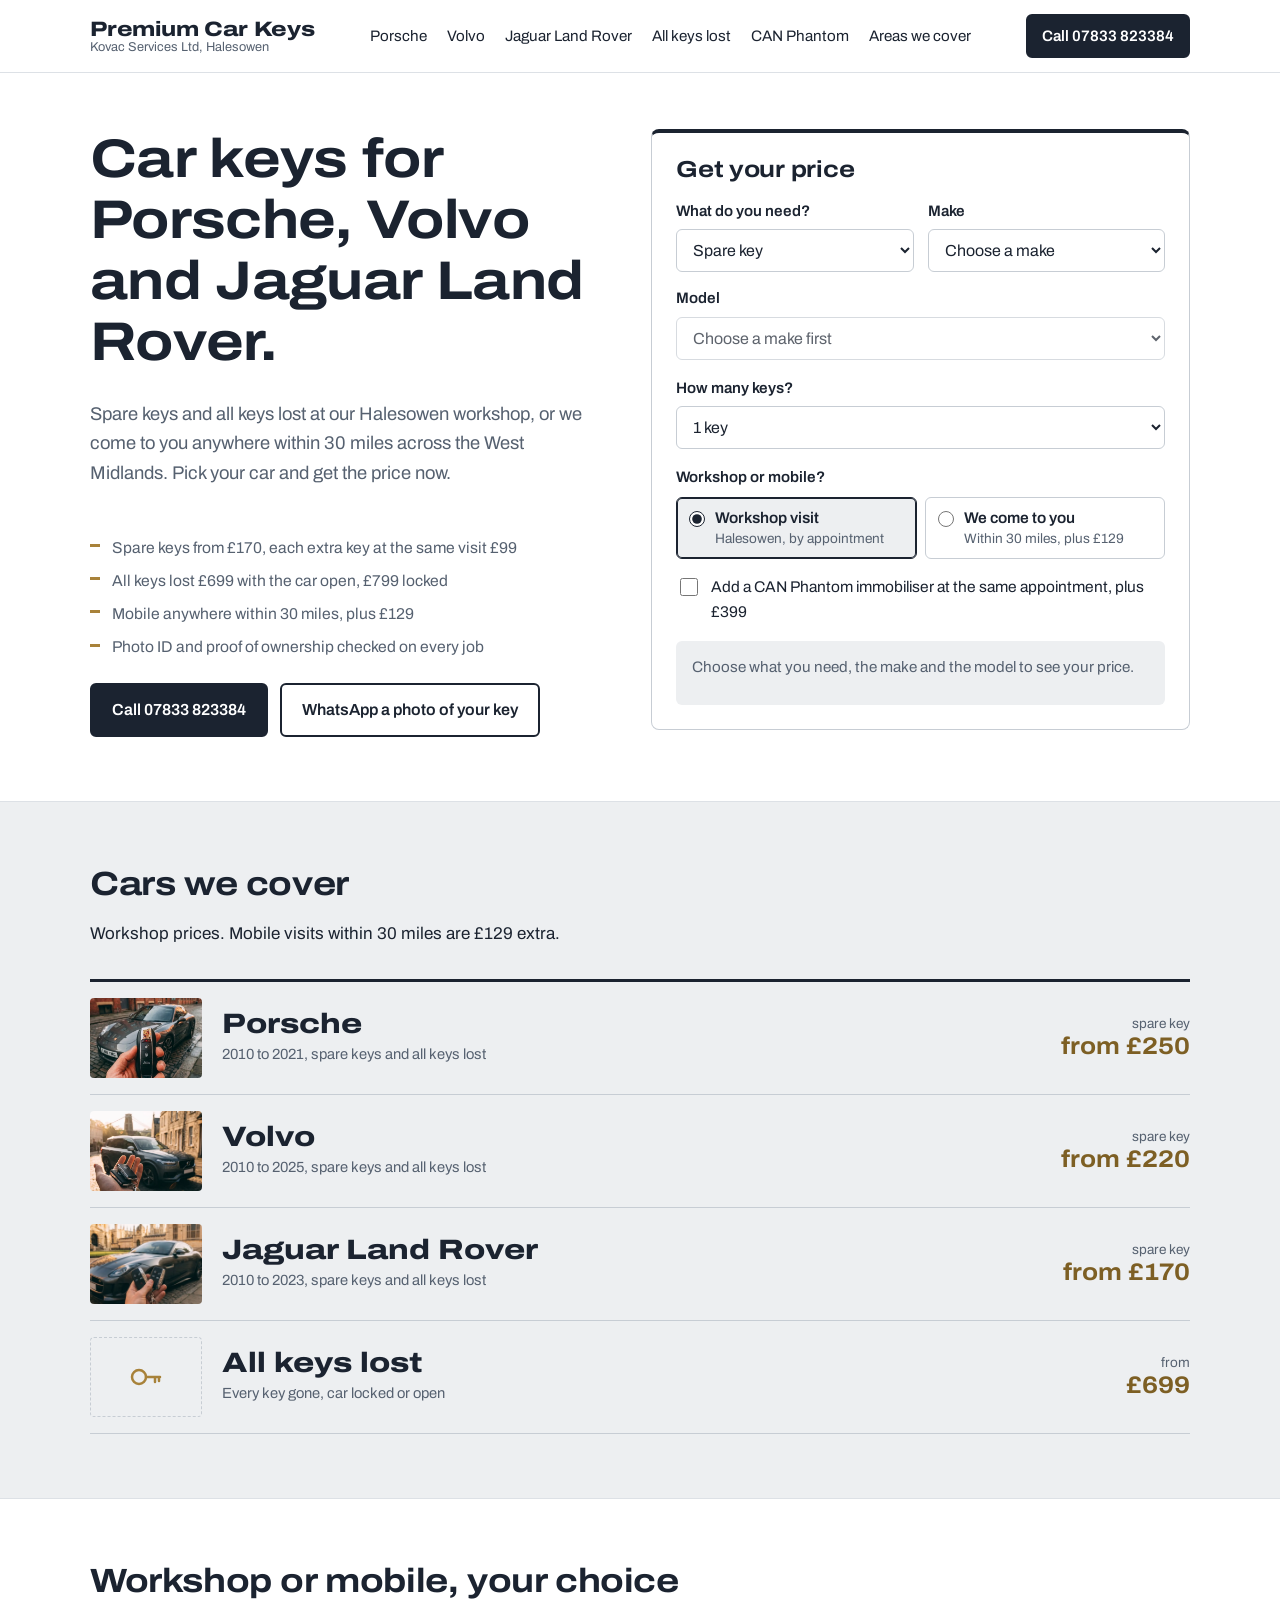
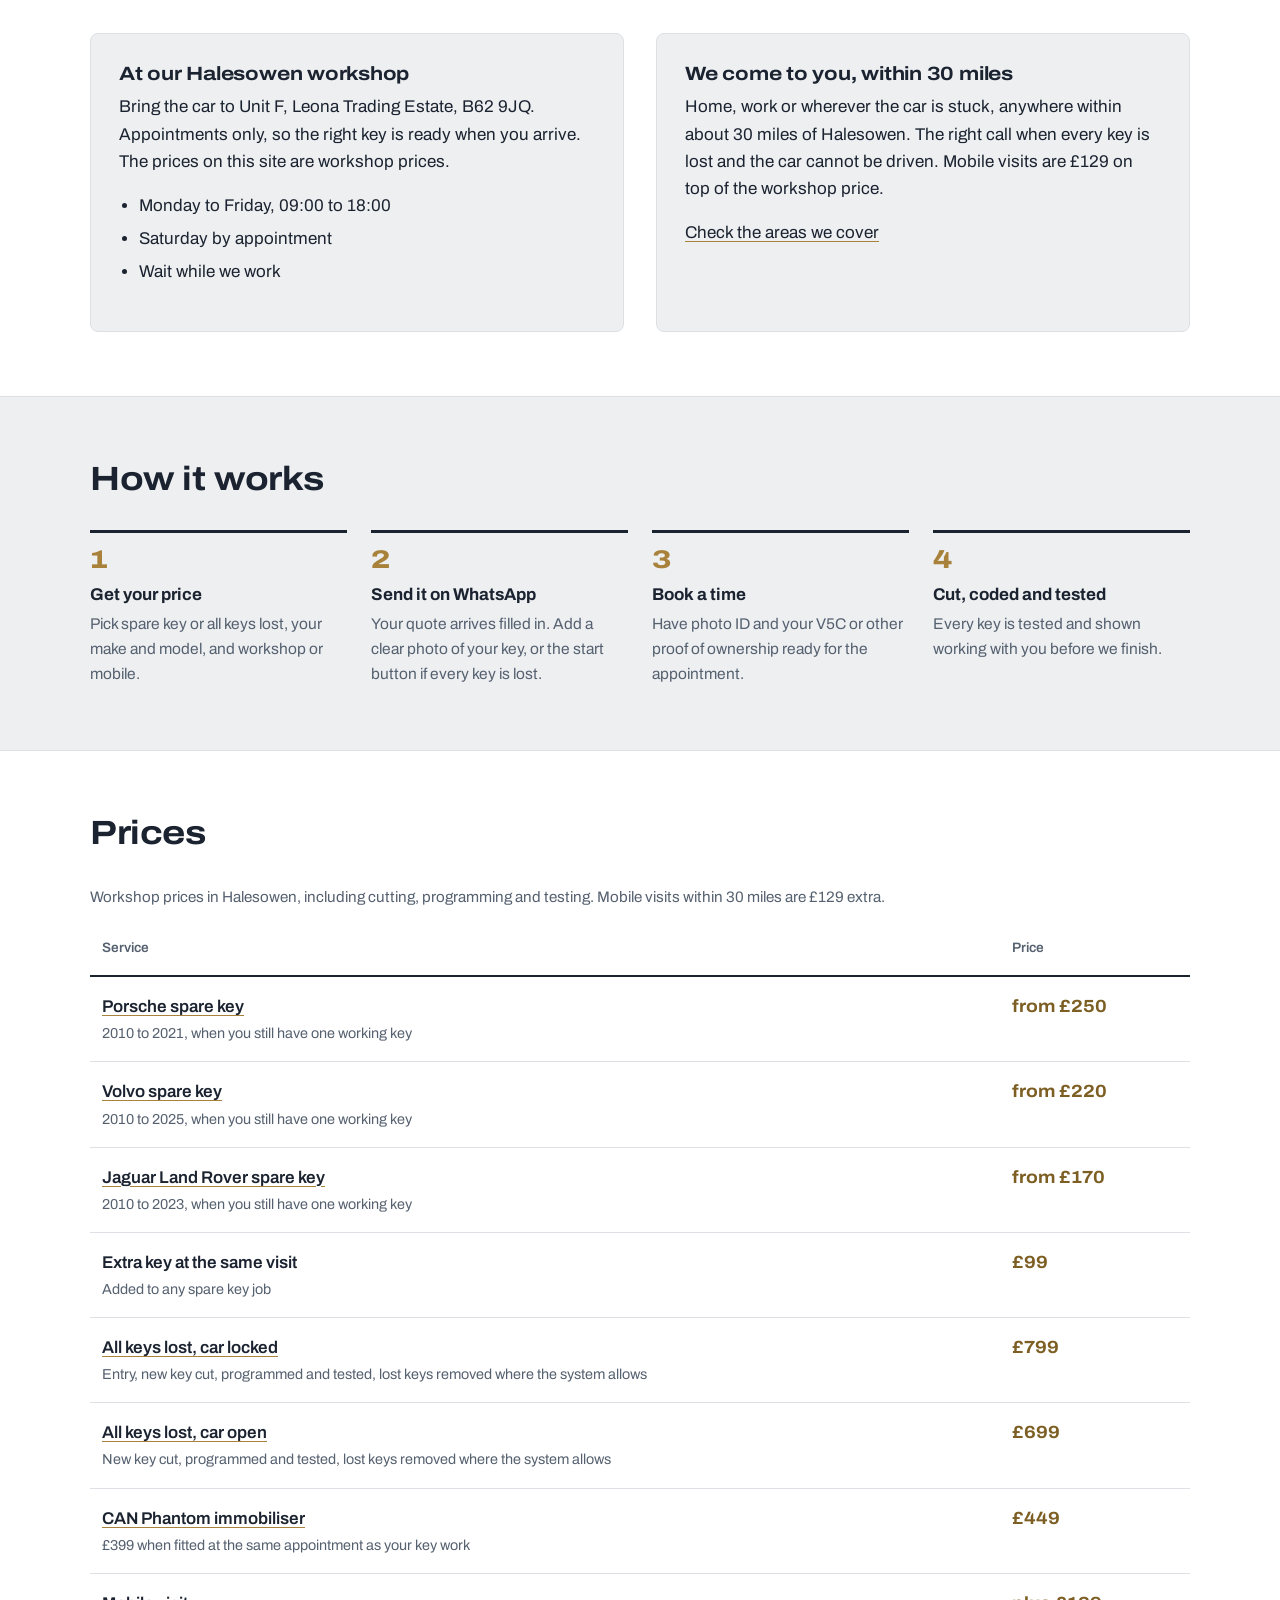
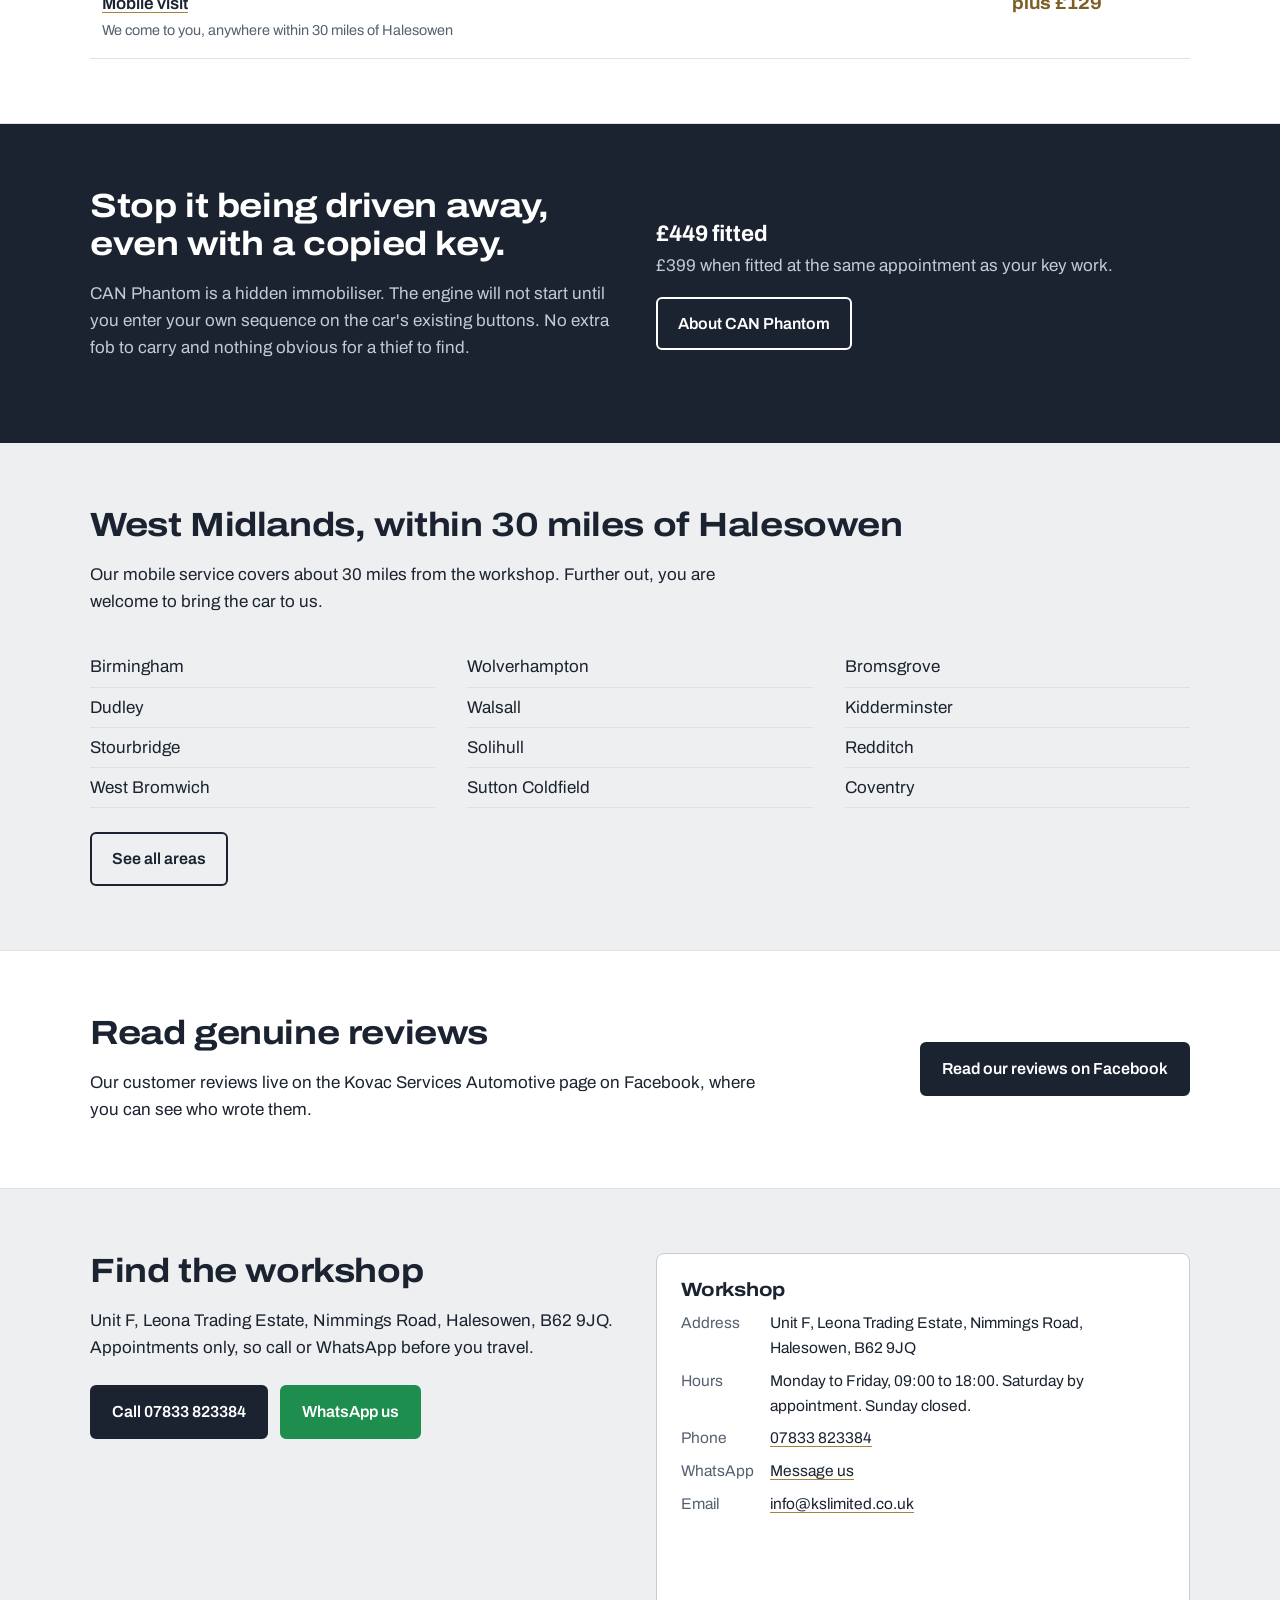
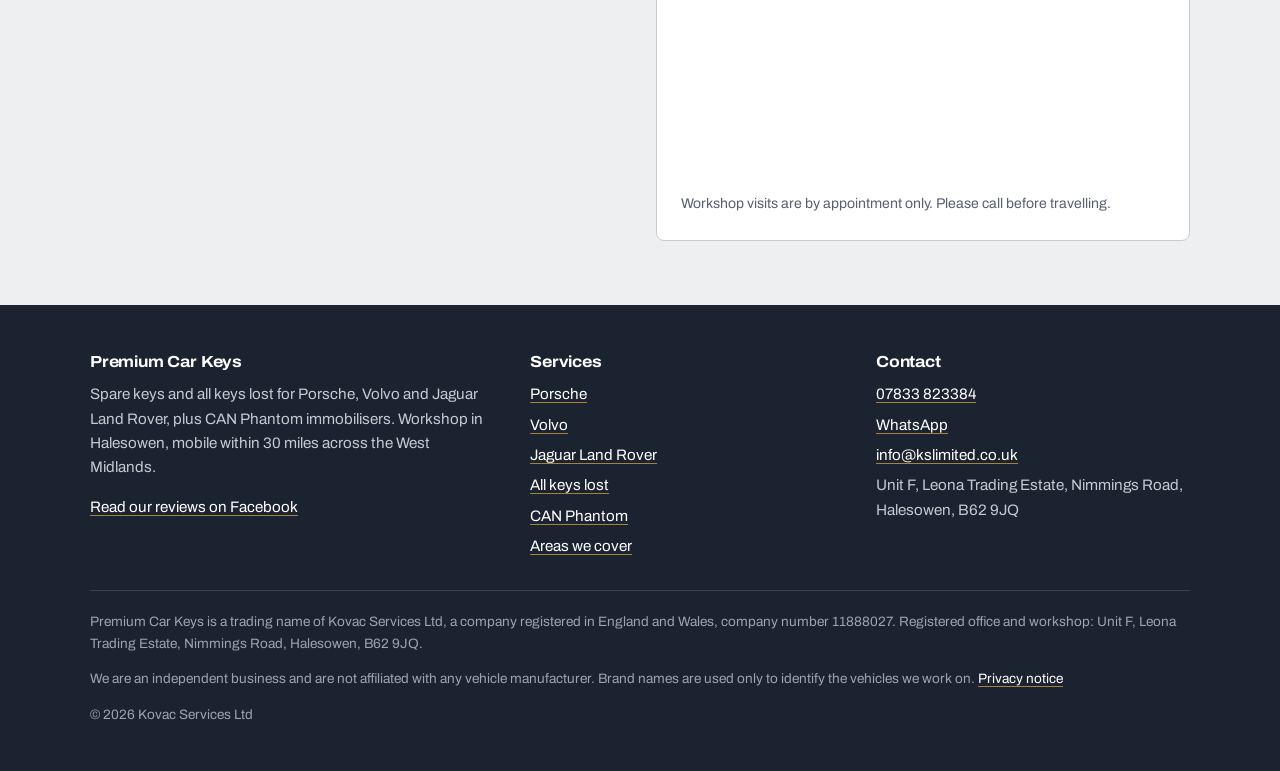
==== commit d2bb119c: "Add files via upload" ====
--- a/index.html
+++ b/index.html
@@ -3,25 +3,28 @@
 <head>
 <meta charset="utf-8">
 <meta name="viewport" content="width=device-width, initial-scale=1">
-<title>Porsche, Volvo and Jaguar Land Rover Car Keys | West Midlands | Premium Car Keys</title>
-<meta name="description" content="Spare keys and all keys lost for Porsche, Volvo and Jaguar Land Rover. Halesowen workshop by appointment, or we come to you within 30 miles across the West Midlands.">
+<title>Porsche, Volvo and JLR Car Keys | Halesowen, West Midlands</title>
+<meta name="description" content="Spare keys from £170, extra keys £99, all keys lost £699 to £799 for Porsche, Volvo and Jaguar Land Rover. Halesowen workshop or mobile within 30 miles, plus £129.">
 <link rel="canonical" href="https://premiumcarkeys.co.uk/">
 <meta name="robots" content="index,follow,max-image-preview:large">
 <meta name="theme-color" content="#1b2330">
 <meta property="og:type" content="website">
 <meta property="og:locale" content="en_GB">
 <meta property="og:site_name" content="Premium Car Keys">
-<meta property="og:title" content="Porsche, Volvo and Jaguar Land Rover Car Keys | West Midlands | Premium Car Keys">
-<meta property="og:description" content="Spare keys and all keys lost for Porsche, Volvo and Jaguar Land Rover. Halesowen workshop by appointment, or we come to you within 30 miles across the West Midlands.">
+<meta property="og:title" content="Porsche, Volvo and JLR Car Keys | Halesowen, West Midlands">
+<meta property="og:description" content="Spare keys from £170, extra keys £99, all keys lost £699 to £799 for Porsche, Volvo and Jaguar Land Rover. Halesowen workshop or mobile within 30 miles, plus £129.">
 <meta property="og:url" content="https://premiumcarkeys.co.uk/">
-<meta property="og:image" content="https://premiumcarkeys.co.uk/images/porsche-spare-key.jpg">
+<meta property="og:image" content="https://premiumcarkeys.co.uk/images/og-premium-car-keys.jpg">
+<meta property="og:image:width" content="1200">
+<meta property="og:image:height" content="630">
 <meta name="twitter:card" content="summary_large_image">
-<link rel="icon" href="data:image/svg+xml,%3Csvg xmlns='http://www.w3.org/2000/svg' viewBox='0 0 32 32'%3E%3Crect width='32' height='32' rx='6' fill='%231b2330'/%3E%3Ccircle cx='11' cy='16' r='5' fill='none' stroke='%23a8823a' stroke-width='2.5'/%3E%3Cpath d='M16 16h11M23 16v4' stroke='%23a8823a' stroke-width='2.5' stroke-linecap='round'/%3E%3C/svg%3E">
+<link rel="icon" href="/favicon.svg" type="image/svg+xml">
+<link rel="apple-touch-icon" href="/images/logo.png">
 <link rel="preconnect" href="https://fonts.googleapis.com">
 <link rel="preconnect" href="https://fonts.gstatic.com" crossorigin>
 <link href="https://fonts.googleapis.com/css2?family=Archivo:wdth,wght@100..125,400..800&display=swap" rel="stylesheet">
 <link rel="stylesheet" href="/assets/site.css">
-<script type="application/ld+json">{"@context": "https://schema.org", "@graph": [{"@type": ["Locksmith", "AutomotiveBusiness"], "@id": "https://premiumcarkeys.co.uk/#business", "name": "Premium Car Keys", "legalName": "Kovac Services Ltd", "url": "https://premiumcarkeys.co.uk/", "telephone": "+447833823384", "email": "info@kslimited.co.uk", "image": "https://premiumcarkeys.co.uk/images/porsche-spare-key.jpg", "priceRange": "££", "description": "Spare keys, all keys lost and CAN Phantom immobilisers for Porsche, Volvo and Jaguar Land Rover. Workshop in Halesowen by appointment, mobile within 30 miles across the West Midlands.", "address": {"@type": "PostalAddress", "streetAddress": "Unit F, Leona Trading Estate, Nimmings Road", "addressLocality": "Halesowen", "addressRegion": "West Midlands", "postalCode": "B62 9JQ", "addressCountry": "GB"}, "geo": {"@type": "GeoCoordinates", "latitude": 52.47251, "longitude": -2.03224}, "areaServed": {"@type": "GeoCircle", "geoMidpoint": {"@type": "GeoCoordinates", "latitude": 52.47251, "longitude": -2.03224}, "geoRadius": "48280"}, "openingHoursSpecification": [{"@type": "OpeningHoursSpecification", "dayOfWeek": ["Monday", "Tuesday", "Wednesday", "Thursday", "Friday"], "opens": "09:00", "closes": "18:00"}], "sameAs": ["FACEBOOK_PAGE_URL"]}, {"@type": "WebSite", "@id": "https://premiumcarkeys.co.uk/#website", "url": "https://premiumcarkeys.co.uk/", "name": "Premium Car Keys", "publisher": {"@id": "https://premiumcarkeys.co.uk/#business"}}]}</script>
+<script type="application/ld+json">{"@context": "https://schema.org", "@graph": [{"@type": ["Locksmith", "AutomotiveBusiness"], "@id": "https://premiumcarkeys.co.uk/#business", "name": "Premium Car Keys", "legalName": "Kovac Services Ltd", "url": "https://premiumcarkeys.co.uk/", "logo": "https://premiumcarkeys.co.uk/images/logo.png", "image": "https://premiumcarkeys.co.uk/images/og-premium-car-keys.jpg", "telephone": "+447833823384", "email": "info@kslimited.co.uk", "priceRange": "£170 to £928", "description": "Spare keys and all keys lost for Porsche, Volvo and Jaguar Land Rover, plus CAN Phantom immobilisers. Workshop in Halesowen by appointment, mobile within 30 miles across the West Midlands.", "address": {"@type": "PostalAddress", "streetAddress": "Unit F, Leona Trading Estate, Nimmings Road", "addressLocality": "Halesowen", "addressRegion": "West Midlands", "postalCode": "B62 9JQ", "addressCountry": "GB"}, "geo": {"@type": "GeoCoordinates", "latitude": 52.47251, "longitude": -2.03224}, "hasMap": "https://www.google.com/maps?q=52.47251,-2.03224", "areaServed": {"@type": "GeoCircle", "geoMidpoint": {"@type": "GeoCoordinates", "latitude": 52.47251, "longitude": -2.03224}, "geoRadius": "48280"}, "openingHoursSpecification": [{"@type": "OpeningHoursSpecification", "dayOfWeek": ["Monday", "Tuesday", "Wednesday", "Thursday", "Friday"], "opens": "09:00", "closes": "18:00"}], "hasOfferCatalog": {"@type": "OfferCatalog", "name": "Car key services", "itemListElement": [{"@type": "Offer", "priceCurrency": "GBP", "url": "https://premiumcarkeys.co.uk/porsche-car-keys/", "itemOffered": {"@type": "Service", "name": "Porsche spare key"}, "priceSpecification": {"@type": "PriceSpecification", "minPrice": 250, "priceCurrency": "GBP"}}, {"@type": "Offer", "priceCurrency": "GBP", "url": "https://premiumcarkeys.co.uk/volvo-car-keys/", "itemOffered": {"@type": "Service", "name": "Volvo spare key"}, "priceSpecification": {"@type": "PriceSpecification", "minPrice": 220, "priceCurrency": "GBP"}}, {"@type": "Offer", "priceCurrency": "GBP", "url": "https://premiumcarkeys.co.uk/jaguar-land-rover-car-keys/", "itemOffered": {"@type": "Service", "name": "Jaguar Land Rover spare key"}, "priceSpecification": {"@type": "PriceSpecification", "minPrice": 170, "priceCurrency": "GBP"}}, {"@type": "Offer", "priceCurrency": "GBP", "url": "https://premiumcarkeys.co.uk/", "itemOffered": {"@type": "Service", "name": "Additional key at the same visit"}, "price": "99"}, {"@type": "Offer", "priceCurrency": "GBP", "url": "https://premiumcarkeys.co.uk/all-keys-lost/", "itemOffered": {"@type": "Service", "name": "All keys lost, car locked"}, "price": "799"}, {"@type": "Offer", "priceCurrency": "GBP", "url": "https://premiumcarkeys.co.uk/all-keys-lost/", "itemOffered": {"@type": "Service", "name": "All keys lost, car open"}, "price": "699"}, {"@type": "Offer", "priceCurrency": "GBP", "url": "https://premiumcarkeys.co.uk/can-phantom-immobiliser/", "itemOffered": {"@type": "Service", "name": "CAN Phantom immobiliser fitted"}, "price": "449"}, {"@type": "Offer", "priceCurrency": "GBP", "url": "https://premiumcarkeys.co.uk/can-phantom-immobiliser/", "itemOffered": {"@type": "Service", "name": "CAN Phantom fitted with key work"}, "price": "399"}, {"@type": "Offer", "priceCurrency": "GBP", "url": "https://premiumcarkeys.co.uk/areas-we-cover/", "itemOffered": {"@type": "Service", "name": "Mobile visit within 30 miles of Halesowen"}, "price": "129"}]}, "sameAs": ["FACEBOOK_PAGE_URL"]}, {"@type": "WebSite", "@id": "https://premiumcarkeys.co.uk/#website", "url": "https://premiumcarkeys.co.uk/", "name": "Premium Car Keys", "inLanguage": "en-GB", "publisher": {"@id": "https://premiumcarkeys.co.uk/#business"}}]}</script>
 </head>
 <body>
 <a class="skip" href="#main">Skip to content</a>
@@ -37,67 +40,119 @@
 </header>
 <main id="main">
 <section class="hero">
-  <div class="wrap hero-grid">
-    <div>
+  <div class="wrap hero-grid home-hero">
+    <div class="hh-intro">
       <h1>Car keys for Porsche, Volvo and Jaguar Land Rover.</h1>
-      <p class="lede">Spare keys, all keys lost and CAN Phantom immobilisers. Bring the car to our Halesowen workshop, or we come to you anywhere within 30 miles across the West Midlands.</p>
+      <p class="lede">Spare keys and all keys lost at our Halesowen workshop, or we come to you anywhere within 30 miles across the West Midlands. Pick your car and get the price now.</p>
+    </div>
+    <div class="hh-builder"><form class="builder" data-builder data-make="" data-service="spare" novalidate aria-labelledby="b-h">
+  <h2 id="b-h">Get your price</h2>
+  <div class="b-grid">
+    <div class="field"><label for="b-service">What do you need?</label>
+      <select id="b-service" name="service" required>
+        <option value="spare" selected>Spare key</option>
+        <option value="akl">All keys lost</option>
+        <option value="canphantom">CAN Phantom only</option>
+      </select></div>
+    <div class="field"><label for="b-make">Make</label><select id="b-make" name="make" required><option value="">Choose a make</option></select></div>
+    <div class="field full" style="grid-column:1 / -1"><label for="b-model">Model</label><select id="b-model" name="model" required disabled><option value="">Choose a make first</option></select></div>
+  </div>
+  <fieldset data-show="akl"><legend>Is the car locked or open?</legend>
+    <div class="choice">
+      <label><input type="radio" name="state" value="locked" checked>Car locked<small>£799</small></label>
+      <label><input type="radio" name="state" value="open">Car open<small>£699</small></label>
+    </div></fieldset>
+  <div class="field" data-show="spare"><label for="b-keys">How many keys?</label>
+    <select id="b-keys" name="keys">
+      <option value="1">1 key</option><option value="2">2 keys, extra key £99</option>
+      <option value="3">3 keys, extra keys £99 each</option><option value="4">4 keys, extra keys £99 each</option>
+    </select></div>
+  <fieldset><legend>Workshop or mobile?</legend>
+    <div class="choice">
+      <label><input type="radio" name="where" value="workshop" checked>Workshop visit<small>Halesowen, by appointment</small></label>
+      <label><input type="radio" name="where" value="mobile">We come to you<small>Within 30 miles, plus £129</small></label>
+    </div></fieldset>
+  <label class="check" data-show="spare akl"><input type="checkbox" name="cp">Add a CAN Phantom immobiliser at the same appointment, plus £399</label>
+  <div class="b-price" data-price aria-live="polite"><p class="b-empty">Choose what you need, the make and the model to see your price.</p></div>
+  <noscript><p class="b-note">The price calculator needs JavaScript. Call or WhatsApp 07833 823384 for a price.</p></noscript>
+  <div class="b-contact" hidden>
+    <h3>Send this quote</h3>
+    <div class="form">
+      <div class="field"><label for="b-name">Name</label><input id="b-name" name="name" autocomplete="name" required></div>
+      <div class="field"><label for="b-phone">Phone or WhatsApp</label><input id="b-phone" name="phone" type="tel" autocomplete="tel" required></div>
+      <div class="field"><label for="b-reg">Registration</label><input id="b-reg" name="reg" autocapitalize="characters" required></div>
+      <div class="field"><label for="b-postcode">Postcode</label><input id="b-postcode" name="postcode" autocomplete="postal-code" required></div>
+      <div class="field full"><label for="b-email">Email (optional)</label><input id="b-email" name="email" type="email" autocomplete="email"></div>
+      <div class="field full"><label for="b-msg">Anything else? (optional)</label><textarea id="b-msg" name="message" rows="2" style="min-height:64px"></textarea></div>
+      <p class="form-note">WhatsApp opens with your quote filled in, nothing is sent until you press send. See our <a href="/privacy/">privacy notice</a>.</p>
+      <div class="form-actions">
+        <button class="btn btn-wa" type="submit">Send on WhatsApp</button>
+        <button class="btn btn-line" type="button" data-email>Send by email</button>
+      </div>
+      <p class="form-note" data-status aria-live="polite"></p>
+    </div>
+  </div>
+</form>
+</div>
+    <div class="hh-facts">
+      <ul class="hero-facts">
+        <li>Spare keys from £170, each extra key at the same visit £99</li>
+        <li>All keys lost £699 with the car open, £799 locked</li>
+        <li>Mobile anywhere within 30 miles, plus £129</li>
+        <li>Photo ID and proof of ownership checked on every job</li>
+      </ul>
       <div class="actions">
         <a class="btn" href="tel:+447833823384">Call 07833 823384</a>
-        <a class="btn btn-wa" href="https://wa.me/447833823384">WhatsApp a photo of your key</a>
-      </div>
-      <ul class="hero-facts">
-        <li>Price confirmed before we book, no add-ons on the day</li>
-        <li>Keys cut, programmed and tested before we finish</li>
-        <li>Photo ID and proof of ownership checked on every job</li>
-        <li>Up to 12 months warranty on the keys we supply</li>
-      </ul>
-    </div>
-    <div>
-      <h2 class="skip">Choose your car</h2>
-      <nav class="makes" aria-label="Choose your car"><a class="make" href="/porsche-car-keys/"><img src="/images/porsche-spare-key.jpg" alt="" width="112" height="80" loading="eager"><span><span class="make-name">Porsche</span><span class="make-years">2010 to 2021, spare keys and all keys lost</span></span><span class="make-price">from<strong>£250</strong></span></a><a class="make" href="/volvo-car-keys/"><img src="/images/volvo-spare-key.jpg" alt="" width="112" height="80" loading="eager"><span><span class="make-name">Volvo</span><span class="make-years">2010 to 2025, spare keys and all keys lost</span></span><span class="make-price">from<strong>£220</strong></span></a><a class="make" href="/jaguar-land-rover-car-keys/"><img src="/images/jaguar-spare-key.jpg" alt="" width="112" height="80" loading="eager"><span><span class="make-name">Jaguar Land Rover</span><span class="make-years">2010 to 2023, spare keys and all keys lost</span></span><span class="make-price">from<strong>£170</strong></span></a><a class="make" href="/all-keys-lost/"><span class="make-blank" aria-hidden="true" style="display:flex;align-items:center;justify-content:center"><svg width="40" height="40" viewBox="0 0 40 40" fill="none" aria-hidden="true"><circle cx="13" cy="20" r="7" stroke="#a8823a" stroke-width="2.5"/><path d="M20 20h14M29 20v5M33 20v4" stroke="#a8823a" stroke-width="2.5" stroke-linecap="round"/></svg></span><span><span class="make-name">All keys lost</span><span class="make-years">Every key gone, car locked or open</span></span><span class="make-price">from<strong>£320</strong></span></a></nav>
-      <p class="form-note" style="margin-top:12px">Workshop prices. Mobile visits add a travel charge, confirmed in your quote.</p>
-    </div>
-  </div>
-</section>
-
-<section class="sec" aria-labelledby="mode-h">
+        <a class="btn btn-line" href="https://wa.me/447833823384">WhatsApp a photo of your key</a>
+      </div>
+    </div>
+  </div>
+</section>
+
+<section class="sec" aria-labelledby="cars-h">
+  <div class="wrap">
+    <div class="sec-head"><h2 id="cars-h">Cars we cover</h2><p>Workshop prices. Mobile visits within 30 miles are £129 extra.</p></div>
+    <nav class="makes" aria-label="Cars we cover"><a class="make" href="/porsche-car-keys/"><picture><source srcset="/images/porsche-spare-key.webp" type="image/webp"><img src="/images/porsche-spare-key.jpg" alt="" width="112" height="80" loading="lazy" decoding="async"></picture><span><span class="make-name">Porsche</span><span class="make-years">2010 to 2021, spare keys and all keys lost</span></span><span class="make-price">spare key<strong>from £250</strong></span></a><a class="make" href="/volvo-car-keys/"><picture><source srcset="/images/volvo-spare-key.webp" type="image/webp"><img src="/images/volvo-spare-key.jpg" alt="" width="112" height="80" loading="lazy" decoding="async"></picture><span><span class="make-name">Volvo</span><span class="make-years">2010 to 2025, spare keys and all keys lost</span></span><span class="make-price">spare key<strong>from £220</strong></span></a><a class="make" href="/jaguar-land-rover-car-keys/"><picture><source srcset="/images/jaguar-spare-key.webp" type="image/webp"><img src="/images/jaguar-spare-key.jpg" alt="" width="112" height="80" loading="lazy" decoding="async"></picture><span><span class="make-name">Jaguar Land Rover</span><span class="make-years">2010 to 2023, spare keys and all keys lost</span></span><span class="make-price">spare key<strong>from £170</strong></span></a><a class="make" href="/all-keys-lost/"><span class="make-blank" aria-hidden="true" style="display:flex;align-items:center;justify-content:center"><svg width="40" height="40" viewBox="0 0 40 40" fill="none"><circle cx="13" cy="20" r="7" stroke="#a8823a" stroke-width="2.5"/><path d="M20 20h14M29 20v5M33 20v4" stroke="#a8823a" stroke-width="2.5" stroke-linecap="round"/></svg></span><span><span class="make-name">All keys lost</span><span class="make-years">Every key gone, car locked or open</span></span><span class="make-price">from<strong>£699</strong></span></a></nav>
+  </div>
+</section>
+
+<section class="sec sec-white" aria-labelledby="mode-h">
   <div class="wrap">
     <div class="sec-head"><h2 id="mode-h">Workshop or mobile, your choice</h2></div>
     <div class="split">
       <div class="panel">
         <h3>At our Halesowen workshop</h3>
-        <p>Bring the car to Unit F, Leona Trading Estate, B62 9JQ. Appointments only, so the bay and the right key are ready when you arrive. This is the lowest price option.</p>
+        <p>Bring the car to Unit F, Leona Trading Estate, B62 9JQ. Appointments only, so the right key is ready when you arrive. The prices on this site are workshop prices.</p>
         <ul><li>Monday to Friday, 09:00 to 18:00</li><li>Saturday by appointment</li><li>Wait while we work</li></ul>
       </div>
       <div class="panel">
         <h3>We come to you, within 30 miles</h3>
-        <p>Home, work or wherever the car is stuck, anywhere within about 30 miles of Halesowen. The right call when every key is lost and the car cannot be driven. A travel charge is added and confirmed before we set off.</p>
+        <p>Home, work or wherever the car is stuck, anywhere within about 30 miles of Halesowen. The right call when every key is lost and the car cannot be driven. Mobile visits are £129 on top of the workshop price.</p>
         <p><a href="/areas-we-cover/">Check the areas we cover</a></p>
       </div>
     </div>
   </div>
 </section>
 
-<section class="sec sec-white" aria-labelledby="how-h">
+<section class="sec" aria-labelledby="how-h">
   <div class="wrap">
     <div class="sec-head"><h2 id="how-h">How it works</h2></div>
     <ol class="steps">
-      <li><strong>Send a photo</strong><p>WhatsApp a clear photo of your key, or the start button if every key is lost, with your registration.</p></li>
-      <li><strong>Get a fixed price</strong><p>We confirm the key type, the price and whether workshop or mobile suits you best.</p></li>
+      <li><strong>Get your price</strong><p>Pick spare key or all keys lost, your make and model, and workshop or mobile.</p></li>
+      <li><strong>Send it on WhatsApp</strong><p>Your quote arrives filled in. Add a clear photo of your key, or the start button if every key is lost.</p></li>
       <li><strong>Book a time</strong><p>Have photo ID and your V5C or other proof of ownership ready for the appointment.</p></li>
       <li><strong>Cut, coded and tested</strong><p>Every key is tested and shown working with you before we finish.</p></li>
     </ol>
   </div>
 </section>
 
-<section class="sec" aria-labelledby="price-h">
-  <div class="wrap">
-    <div class="sec-head"><h2 id="price-h">Guide prices</h2></div>
+<section class="sec sec-white" aria-labelledby="price-h">
+  <div class="wrap">
+    <div class="sec-head"><h2 id="price-h">Prices</h2></div>
     <div class="table-scroll"><table class="prices">
-      <caption>Workshop prices, including cutting, programming and testing. Mobile visits add a travel charge, confirmed before booking.</caption>
-      <thead><tr><th scope="col">Service</th><th scope="col">Price</th></tr></thead>
-      <tbody><tr><th scope="row"><a href="/porsche-car-keys/">Porsche spare key</a><small>2010 to 2021, when you still have one working key</small></th><td class="p">from £250</td></tr><tr><th scope="row"><a href="/volvo-car-keys/">Volvo spare key</a><small>2010 to 2025, a second key at the same visit is often discounted</small></th><td class="p">from £220</td></tr><tr><th scope="row"><a href="/jaguar-land-rover-car-keys/">Jaguar Land Rover spare key</a><small>2010 to 2023, smart keys and selected flip keys</small></th><td class="p">from £170</td></tr><tr><th scope="row"><a href="/all-keys-lost/">All keys lost</a><small>Simple cases start here. Porsche and complex jobs are often higher, confirmed before booking</small></th><td class="p">from £320</td></tr><tr><th scope="row"><a href="/can-phantom-immobiliser/">CAN Phantom immobiliser</a><small>£399 when fitted at the same appointment as your key work</small></th><td class="p">£449</td></tr></tbody>
-    </table></div>
+  <caption>Workshop prices in Halesowen, including cutting, programming and testing. Mobile visits within 30 miles are £129 extra.</caption>
+  <thead><tr><th scope="col">Service</th><th scope="col">Price</th></tr></thead>
+  <tbody><tr><th scope="row"><a href="/porsche-car-keys/">Porsche spare key</a><small>2010 to 2021, when you still have one working key</small></th><td class="p">from £250</td></tr><tr><th scope="row"><a href="/volvo-car-keys/">Volvo spare key</a><small>2010 to 2025, when you still have one working key</small></th><td class="p">from £220</td></tr><tr><th scope="row"><a href="/jaguar-land-rover-car-keys/">Jaguar Land Rover spare key</a><small>2010 to 2023, when you still have one working key</small></th><td class="p">from £170</td></tr><tr><th scope="row">Extra key at the same visit<small>Added to any spare key job</small></th><td class="p">£99</td></tr><tr><th scope="row"><a href="/all-keys-lost/">All keys lost, car locked</a><small>Entry, new key cut, programmed and tested, lost keys removed where the system allows</small></th><td class="p">£799</td></tr><tr><th scope="row"><a href="/all-keys-lost/">All keys lost, car open</a><small>New key cut, programmed and tested, lost keys removed where the system allows</small></th><td class="p">£699</td></tr><tr><th scope="row"><a href="/can-phantom-immobiliser/">CAN Phantom immobiliser</a><small>£399 when fitted at the same appointment as your key work</small></th><td class="p">£449</td></tr><tr><th scope="row"><a href="/areas-we-cover/">Mobile visit</a><small>We come to you, anywhere within 30 miles of Halesowen</small></th><td class="p">plus £129</td></tr></tbody></table></div>
   </div>
 </section>
 
@@ -132,55 +187,26 @@
     <a class="btn" href="FACEBOOK_PAGE_URL" rel="noopener">Read our reviews on Facebook</a>
   </div>
 </section>
-<section class="sec sec-white" id="quote" aria-labelledby="quote-h">
-  <div class="wrap quote-grid">
-    <div>
-      <h2 id="quote-h">Get a price</h2>
-      <p>Fill this in and WhatsApp opens with your details ready to send. Then attach a clear photo of your key, or of the start button if every key is lost.</p>
-      <form class="form" data-quote novalidate>
-        <div class="field"><label for="q-name">Name</label><input id="q-name" name="name" autocomplete="name" required></div>
-        <div class="field"><label for="q-phone">Phone or WhatsApp</label><input id="q-phone" name="phone" type="tel" autocomplete="tel" required></div>
-        <div class="field"><label for="q-postcode">Postcode</label><input id="q-postcode" name="postcode" autocomplete="postal-code" required><span class="hint">Tells us if you are inside our 30 mile mobile area.</span></div>
-        <div class="field"><label for="q-email">Email (optional)</label><input id="q-email" name="email" type="email" autocomplete="email"></div>
-        <div class="field"><label for="q-make">Make</label><select id="q-make" name="make" required><option value="">Choose a make</option><option>Porsche</option><option>Volvo</option><option>Jaguar</option><option>Land Rover or Range Rover</option></select></div>
-        <div class="field"><label for="q-model">Model and year</label><input id="q-model" name="model" placeholder="e.g. 2017 Range Rover Sport"></div>
-        <div class="field"><label for="q-reg">Registration</label><input id="q-reg" name="reg" autocapitalize="characters" required></div>
-        <div class="field"><label for="q-service">What do you need?</label><select id="q-service" name="service" required>
-          <option value="">Choose one</option>
-          <option>Spare key, I still have one working key</option>
-          <option>All keys lost, car is locked</option>
-          <option>All keys lost, car is open</option>
-          <option>CAN Phantom immobiliser</option>
-          <option>Something else</option>
-        </select></div>
-        <div class="field full"><label for="q-visit">Workshop or mobile?</label><select id="q-visit" name="visit" required>
-          <option value="">Choose one</option>
-          <option>Workshop in Halesowen, by appointment</option>
-          <option>Mobile visit, within 30 miles of Halesowen</option>
-          <option>Not sure yet</option>
-        </select></div>
-        <div class="field full"><label for="q-msg">Anything else we should know?</label><textarea id="q-msg" name="message"></textarea></div>
-        <p class="form-note">We use these details only to reply to your enquiry. See our <a href="/privacy/">privacy notice</a>.</p>
-        <div class="form-actions">
-          <button class="btn btn-wa" type="submit">Send on WhatsApp</button>
-          <button class="btn btn-line" type="button" data-email>Send by email instead</button>
-        </div>
-        <p class="form-note" data-status aria-live="polite"></p>
-        <noscript><p class="form-note">This form needs JavaScript. Call or WhatsApp 07833 823384 instead.</p></noscript>
-      </form>
+
+<section class="sec" aria-labelledby="ws-h">
+  <div class="wrap split">
+    <div>
+      <h2 id="ws-h">Find the workshop</h2>
+      <p>Unit F, Leona Trading Estate, Nimmings Road, Halesowen, B62 9JQ. Appointments only, so call or WhatsApp before you travel.</p>
+      <div class="actions"><a class="btn" href="tel:+447833823384">Call 07833 823384</a><a class="btn btn-wa" href="https://wa.me/447833823384">WhatsApp us</a></div>
     </div>
     <aside class="info-block" aria-label="Workshop details">
-      <h3>Workshop</h3>
-      <dl>
-        <dt>Address</dt><dd>Unit F, Leona Trading Estate, Nimmings Road, Halesowen, B62 9JQ</dd>
-        <dt>Hours</dt><dd>Monday to Friday, 09:00 to 18:00. Saturday by appointment. Sunday closed.</dd>
-        <dt>Phone</dt><dd><a href="tel:+447833823384">07833 823384</a></dd>
-        <dt>WhatsApp</dt><dd><a href="https://wa.me/447833823384">Message us</a></dd>
-        <dt>Email</dt><dd><a href="mailto:info@kslimited.co.uk">info@kslimited.co.uk</a></dd>
-      </dl>
-      <iframe class="map" title="Map of the Premium Car Keys workshop in Halesowen" loading="lazy" referrerpolicy="no-referrer-when-downgrade" src="https://maps.google.com/maps?q=52.47251079517749,-2.032237813644786&amp;z=16&amp;output=embed"></iframe>
-      <p class="form-note" style="margin-top:12px">Workshop visits are by appointment only. Please call before travelling.</p>
-    </aside>
+  <h3>Workshop</h3>
+  <dl>
+    <dt>Address</dt><dd>Unit F, Leona Trading Estate, Nimmings Road, Halesowen, B62 9JQ</dd>
+    <dt>Hours</dt><dd>Monday to Friday, 09:00 to 18:00. Saturday by appointment. Sunday closed.</dd>
+    <dt>Phone</dt><dd><a href="tel:+447833823384">07833 823384</a></dd>
+    <dt>WhatsApp</dt><dd><a href="https://wa.me/447833823384">Message us</a></dd>
+    <dt>Email</dt><dd><a href="mailto:info@kslimited.co.uk">info@kslimited.co.uk</a></dd>
+  </dl>
+  <iframe class="map" title="Map of the Premium Car Keys workshop in Halesowen" loading="lazy" referrerpolicy="no-referrer-when-downgrade" src="https://maps.google.com/maps?q=52.47251,-2.03224&amp;z=15&amp;output=embed"></iframe>
+  <p class="form-note" style="margin-top:12px">Workshop visits are by appointment only. Please call before travelling.</p>
+</aside>
   </div>
 </section>
 </main>
@@ -189,26 +215,20 @@
     <div class="foot-grid">
       <div>
         <h2>Premium Car Keys</h2>
-        <p>Spare keys, all keys lost and CAN Phantom immobilisers for Porsche, Volvo and Jaguar Land Rover. Workshop in Halesowen, mobile within 30 miles across the West Midlands.</p>
+        <p>Spare keys and all keys lost for Porsche, Volvo and Jaguar Land Rover, plus CAN Phantom immobilisers. Workshop in Halesowen, mobile within 30 miles across the West Midlands.</p>
         <p><a href="FACEBOOK_PAGE_URL" rel="noopener">Read our reviews on Facebook</a></p>
       </div>
-      <div>
-        <h2>Services</h2>
-        <ul><li><a href="/porsche-car-keys/">Porsche</a></li><li><a href="/volvo-car-keys/">Volvo</a></li><li><a href="/jaguar-land-rover-car-keys/">Jaguar Land Rover</a></li><li><a href="/all-keys-lost/">All keys lost</a></li><li><a href="/can-phantom-immobiliser/">CAN Phantom</a></li><li><a href="/areas-we-cover/">Areas we cover</a></li></ul>
-      </div>
-      <div>
-        <h2>Contact</h2>
-        <ul>
-          <li><a href="tel:+447833823384">07833 823384</a></li>
-          <li><a href="https://wa.me/447833823384">WhatsApp</a></li>
-          <li><a href="mailto:info@kslimited.co.uk">info@kslimited.co.uk</a></li>
-          <li>Unit F, Leona Trading Estate, Nimmings Road, Halesowen, B62 9JQ</li>
-        </ul>
-      </div>
+      <div><h2>Services</h2><ul><li><a href="/porsche-car-keys/">Porsche</a></li><li><a href="/volvo-car-keys/">Volvo</a></li><li><a href="/jaguar-land-rover-car-keys/">Jaguar Land Rover</a></li><li><a href="/all-keys-lost/">All keys lost</a></li><li><a href="/can-phantom-immobiliser/">CAN Phantom</a></li><li><a href="/areas-we-cover/">Areas we cover</a></li></ul></div>
+      <div><h2>Contact</h2><ul>
+        <li><a href="tel:+447833823384">07833 823384</a></li>
+        <li><a href="https://wa.me/447833823384">WhatsApp</a></li>
+        <li><a href="mailto:info@kslimited.co.uk">info@kslimited.co.uk</a></li>
+        <li>Unit F, Leona Trading Estate, Nimmings Road, Halesowen, B62 9JQ</li>
+      </ul></div>
     </div>
     <div class="legal">
       <p>Premium Car Keys is a trading name of Kovac Services Ltd, a company registered in England and Wales, company number 11888027. Registered office and workshop: Unit F, Leona Trading Estate, Nimmings Road, Halesowen, B62 9JQ.</p>
-      <p>We are an independent business and are not affiliated with Porsche, Volvo, Jaguar or Land Rover. Brand names are used only to identify the vehicles we work on. <a href="/privacy/">Privacy notice</a></p>
+      <p>We are an independent business and are not affiliated with any vehicle manufacturer. Brand names are used only to identify the vehicles we work on. <a href="/privacy/">Privacy notice</a></p>
       <p>&copy; 2026 Kovac Services Ltd</p>
     </div>
   </div>
@@ -217,6 +237,7 @@
   <a class="btn" href="tel:+447833823384">Call</a>
   <a class="btn btn-wa" href="https://wa.me/447833823384">WhatsApp</a>
 </div>
-<script src="/assets/quote.js" defer></script>
+<script src="/assets/catalogue.js" defer></script>
+<script src="/assets/builder.js" defer></script>
 </body>
 </html>
--- a/assets/site.css
+++ b/assets/site.css
@@ -100,8 +100,10 @@
 .make-years { font-size: 0.92rem; color: var(--muted); }
 .make-price { text-align: right; font-size: 0.85rem; color: var(--muted); line-height: 1.2; }
 .make-price strong { display: block; font-size: 1.5rem; color: var(--brass-text); font-variation-settings: "wdth" 110; }
-.make:hover .make-name { color: var(--brass-text); }
-.make:hover { background: linear-gradient(90deg, var(--brass-tint), transparent 70%); }
+@media (hover: hover) {
+  .make:hover .make-name { color: var(--brass-text); }
+  .make:hover { background: linear-gradient(90deg, var(--brass-tint), transparent 70%); }
+}
 
 /* Sections */
 .sec { padding: 64px 0; }
@@ -145,7 +147,9 @@
 
 .models { display: grid; grid-template-columns: repeat(auto-fill, minmax(220px, 1fr)); gap: 0 32px; list-style: none; margin: 0; padding: 0; }
 .models li { padding: 12px 0; border-bottom: 1px solid var(--steel-soft); display: flex; justify-content: space-between; gap: 12px; }
-.models span { color: var(--muted); font-size: 0.95rem; }
+.models li strong { font-weight: 600; }
+.models span { color: var(--muted); font-size: 0.9rem; }
+.models em { font-style: normal; color: var(--brass-text); font-weight: 600; margin-left: auto; white-space: nowrap; }
 
 /* FAQ */
 .faq details { border-bottom: 1px solid var(--steel); padding: 4px 0; max-width: 820px; }
@@ -226,3 +230,42 @@
 @media (prefers-reduced-motion: reduce) {
   * { scroll-behavior: auto !important; transition: none !important; }
 }
+
+/* Home hero layout: builder sits right under the headline on mobile */
+.home-hero { grid-template-areas: "intro builder" "facts builder"; grid-template-rows: auto 1fr; row-gap: 0; }
+.hh-intro { grid-area: intro; }
+.hh-builder { grid-area: builder; }
+.hh-facts { grid-area: facts; }
+@media (max-width: 960px) {
+  .home-hero { grid-template-areas: "intro" "builder" "facts"; row-gap: 28px; }
+}
+
+/* Price builder */
+.builder { background: var(--card); border: 1px solid var(--steel); border-top: 4px solid var(--ink); border-radius: 8px; padding: 24px; display: grid; gap: 16px; }
+.builder h2 { font-size: 1.45rem; margin: 0; }
+.builder .b-grid { display: grid; grid-template-columns: repeat(2, minmax(0, 1fr)); gap: 14px; }
+.builder fieldset { border: 0; margin: 0; padding: 0; min-width: 0; }
+.builder legend { font-weight: 600; font-size: 0.95rem; margin-bottom: 8px; padding: 0; }
+.choice { display: grid; grid-template-columns: repeat(2, minmax(0, 1fr)); gap: 8px; }
+.choice label { display: flex; flex-direction: column; gap: 2px; border: 1px solid var(--steel); border-radius: 6px; padding: 10px 12px 10px 38px; position: relative; cursor: pointer; font-weight: 600; font-size: 0.97rem; line-height: 1.3; }
+.choice label small { font-weight: 400; color: var(--muted); font-size: 0.85rem; }
+.choice input { position: absolute; left: 12px; top: 13px; width: 16px; height: 16px; margin: 0; accent-color: var(--ink); }
+.choice label:has(input:checked) { border-color: var(--ink); box-shadow: inset 0 0 0 1px var(--ink); background: var(--paper); }
+.check { display: flex; gap: 10px; align-items: flex-start; font-size: 0.97rem; cursor: pointer; }
+.check input { width: 18px; height: 18px; margin-top: 3px; accent-color: var(--ink); flex: none; }
+.b-price { background: var(--paper); border-radius: 6px; padding: 14px 16px; min-height: 64px; }
+.b-empty { margin: 0; color: var(--muted); font-size: 0.95rem; }
+.b-lines { width: 100%; border-collapse: collapse; font-size: 0.93rem; color: var(--muted); }
+.b-lines td { padding: 3px 0; vertical-align: top; }
+.b-lines td:last-child { text-align: right; white-space: nowrap; padding-left: 12px; }
+.b-total { display: flex; justify-content: space-between; align-items: baseline; border-top: 2px solid var(--ink); margin: 8px 0 0; padding-top: 8px; max-width: none; }
+.b-total span { font-weight: 600; }
+.b-total strong { font-variation-settings: "wdth" 115; font-size: 1.9rem; color: var(--brass-text); line-height: 1; }
+.b-note { font-size: 0.85rem; color: var(--muted); margin: 6px 0 0; }
+.b-contact { border-top: 1px solid var(--steel-soft); padding-top: 16px; }
+.b-contact h3 { font-size: 1.05rem; margin-bottom: 12px; }
+[hidden] { display: none !important; }
+@media (max-width: 640px) {
+  .builder { padding: 18px; }
+  .builder .b-grid, .choice { grid-template-columns: minmax(0, 1fr); }
+}
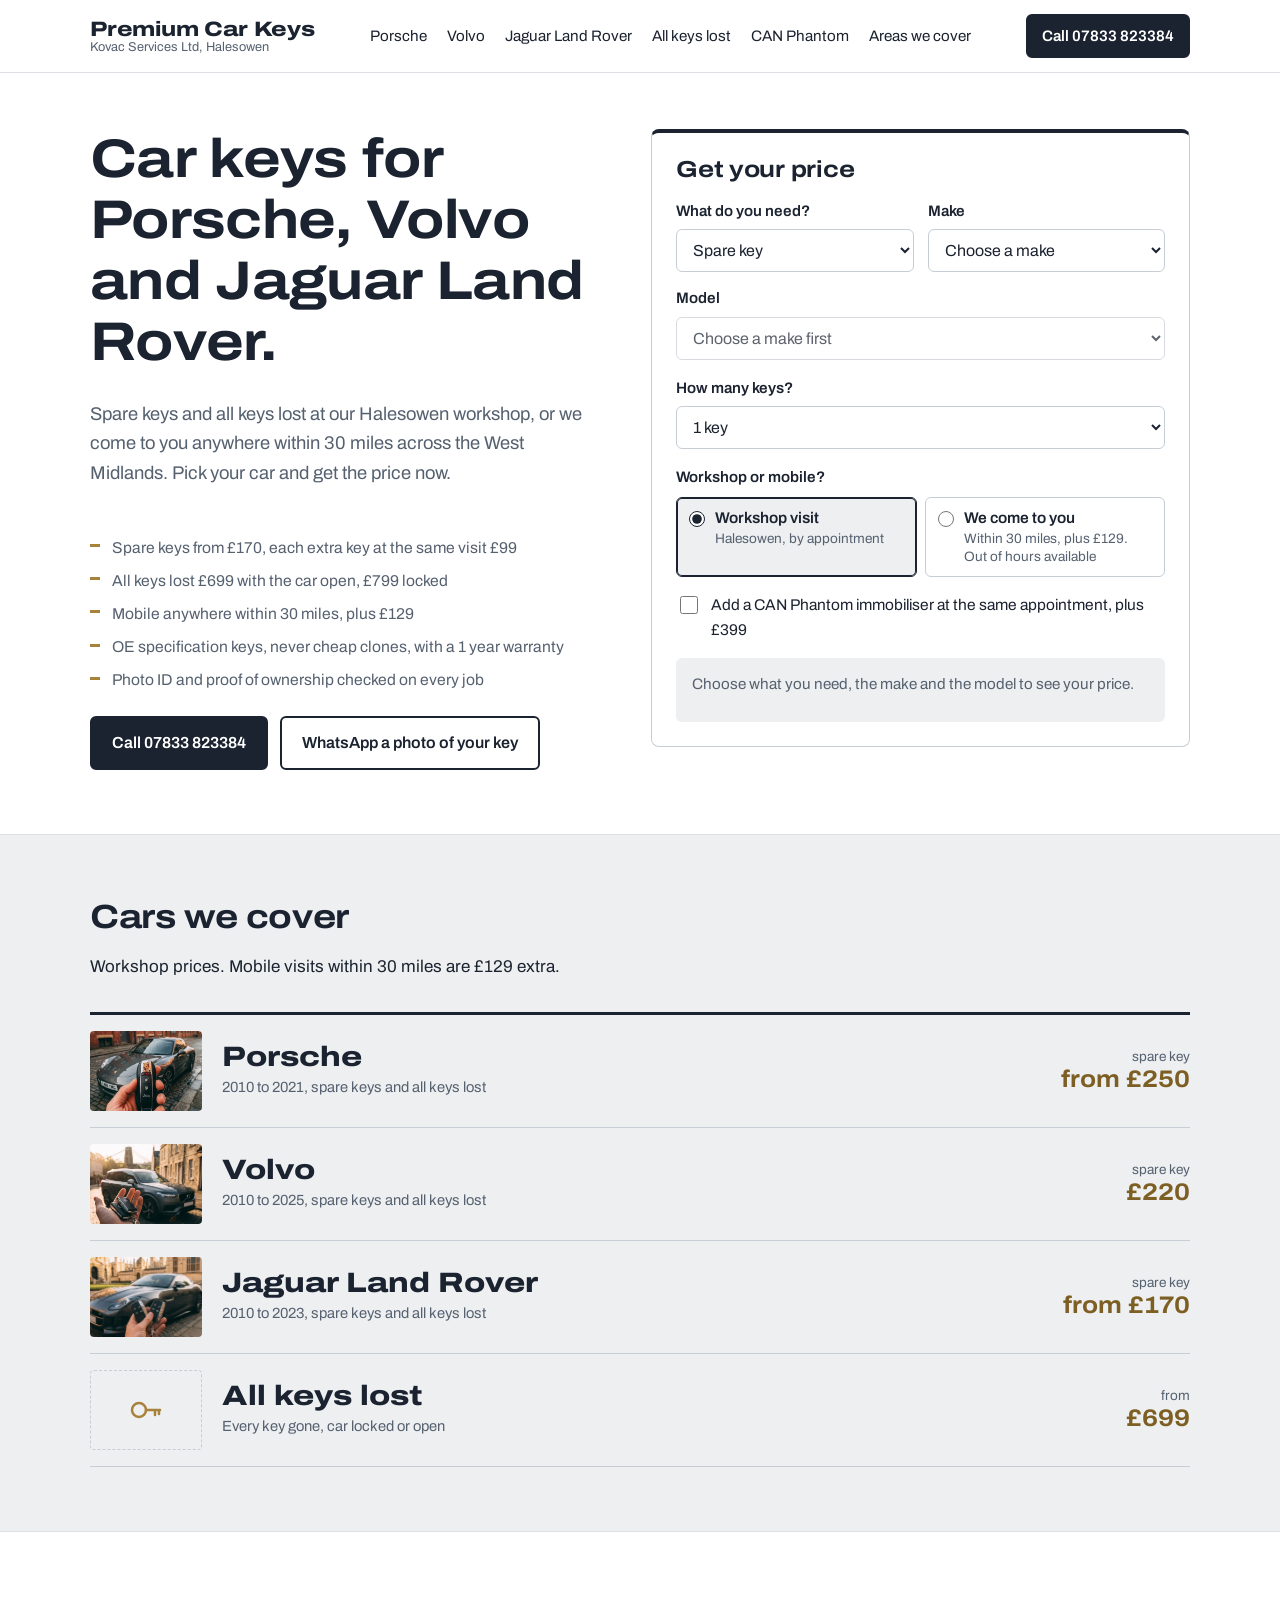
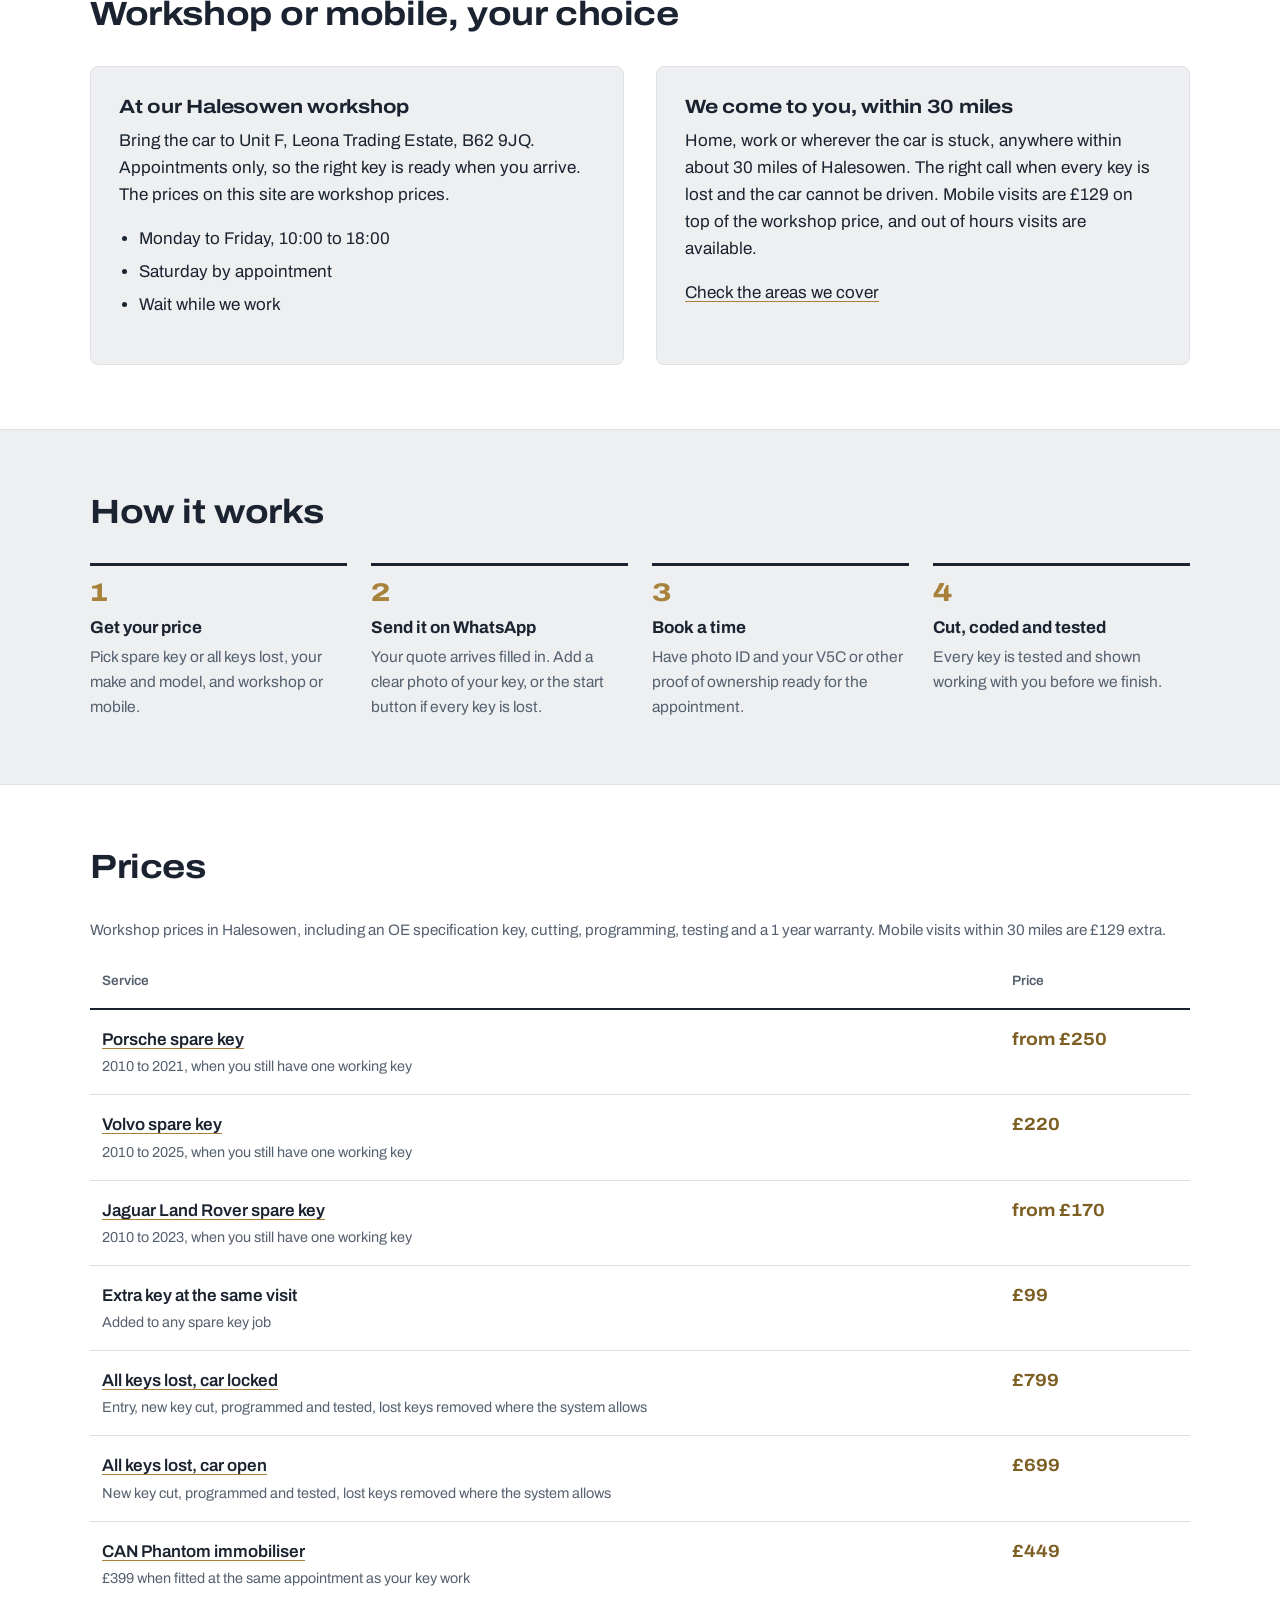
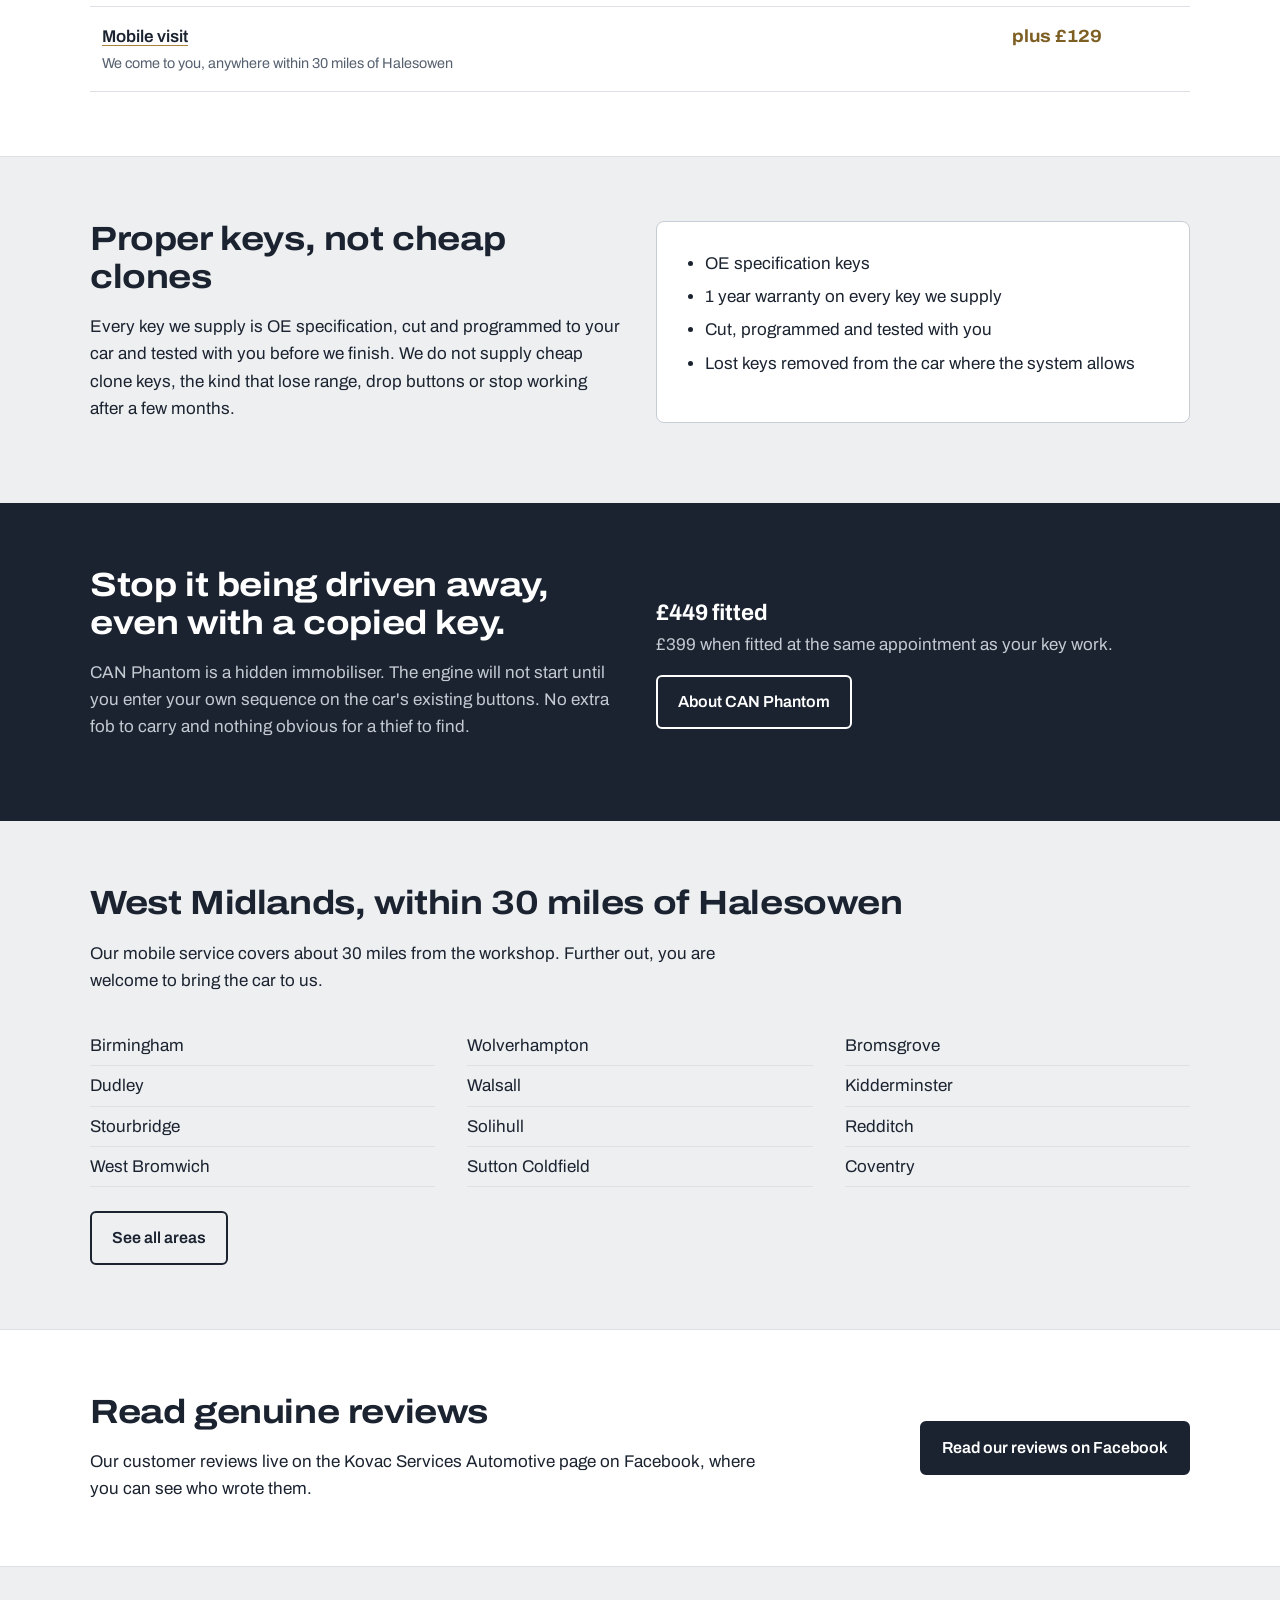
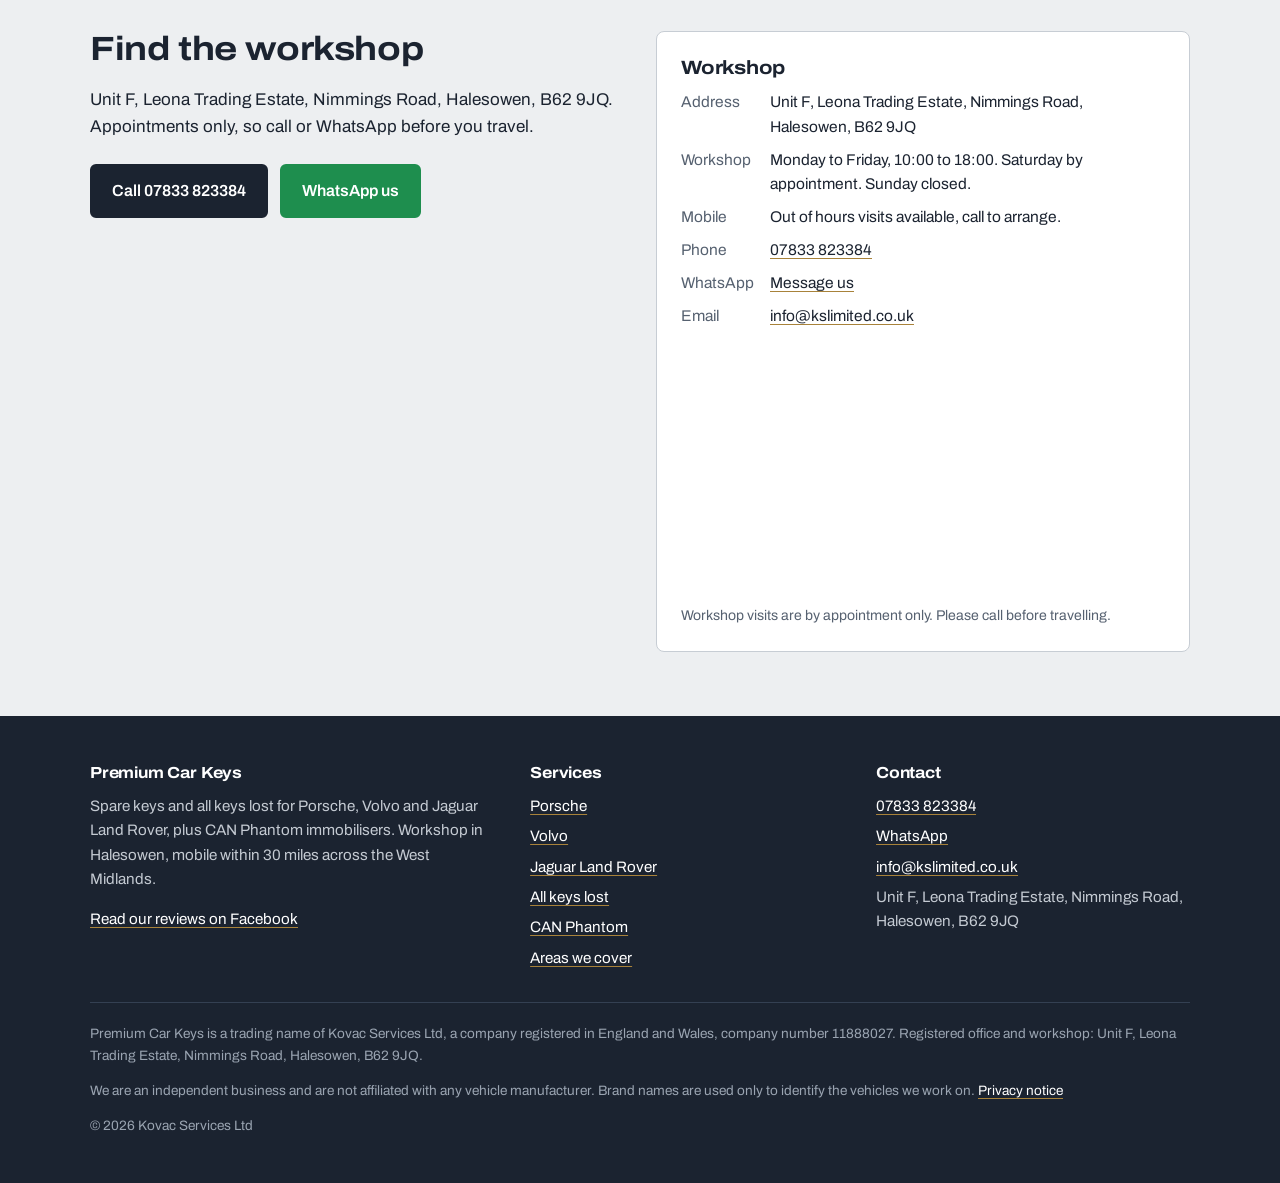
==== commit 92250a61: "Add files via upload" ====
--- a/index.html
+++ b/index.html
@@ -24,7 +24,7 @@
 <link rel="preconnect" href="https://fonts.gstatic.com" crossorigin>
 <link href="https://fonts.googleapis.com/css2?family=Archivo:wdth,wght@100..125,400..800&display=swap" rel="stylesheet">
 <link rel="stylesheet" href="/assets/site.css">
-<script type="application/ld+json">{"@context": "https://schema.org", "@graph": [{"@type": ["Locksmith", "AutomotiveBusiness"], "@id": "https://premiumcarkeys.co.uk/#business", "name": "Premium Car Keys", "legalName": "Kovac Services Ltd", "url": "https://premiumcarkeys.co.uk/", "logo": "https://premiumcarkeys.co.uk/images/logo.png", "image": "https://premiumcarkeys.co.uk/images/og-premium-car-keys.jpg", "telephone": "+447833823384", "email": "info@kslimited.co.uk", "priceRange": "£170 to £928", "description": "Spare keys and all keys lost for Porsche, Volvo and Jaguar Land Rover, plus CAN Phantom immobilisers. Workshop in Halesowen by appointment, mobile within 30 miles across the West Midlands.", "address": {"@type": "PostalAddress", "streetAddress": "Unit F, Leona Trading Estate, Nimmings Road", "addressLocality": "Halesowen", "addressRegion": "West Midlands", "postalCode": "B62 9JQ", "addressCountry": "GB"}, "geo": {"@type": "GeoCoordinates", "latitude": 52.47251, "longitude": -2.03224}, "hasMap": "https://www.google.com/maps?q=52.47251,-2.03224", "areaServed": {"@type": "GeoCircle", "geoMidpoint": {"@type": "GeoCoordinates", "latitude": 52.47251, "longitude": -2.03224}, "geoRadius": "48280"}, "openingHoursSpecification": [{"@type": "OpeningHoursSpecification", "dayOfWeek": ["Monday", "Tuesday", "Wednesday", "Thursday", "Friday"], "opens": "09:00", "closes": "18:00"}], "hasOfferCatalog": {"@type": "OfferCatalog", "name": "Car key services", "itemListElement": [{"@type": "Offer", "priceCurrency": "GBP", "url": "https://premiumcarkeys.co.uk/porsche-car-keys/", "itemOffered": {"@type": "Service", "name": "Porsche spare key"}, "priceSpecification": {"@type": "PriceSpecification", "minPrice": 250, "priceCurrency": "GBP"}}, {"@type": "Offer", "priceCurrency": "GBP", "url": "https://premiumcarkeys.co.uk/volvo-car-keys/", "itemOffered": {"@type": "Service", "name": "Volvo spare key"}, "priceSpecification": {"@type": "PriceSpecification", "minPrice": 220, "priceCurrency": "GBP"}}, {"@type": "Offer", "priceCurrency": "GBP", "url": "https://premiumcarkeys.co.uk/jaguar-land-rover-car-keys/", "itemOffered": {"@type": "Service", "name": "Jaguar Land Rover spare key"}, "priceSpecification": {"@type": "PriceSpecification", "minPrice": 170, "priceCurrency": "GBP"}}, {"@type": "Offer", "priceCurrency": "GBP", "url": "https://premiumcarkeys.co.uk/", "itemOffered": {"@type": "Service", "name": "Additional key at the same visit"}, "price": "99"}, {"@type": "Offer", "priceCurrency": "GBP", "url": "https://premiumcarkeys.co.uk/all-keys-lost/", "itemOffered": {"@type": "Service", "name": "All keys lost, car locked"}, "price": "799"}, {"@type": "Offer", "priceCurrency": "GBP", "url": "https://premiumcarkeys.co.uk/all-keys-lost/", "itemOffered": {"@type": "Service", "name": "All keys lost, car open"}, "price": "699"}, {"@type": "Offer", "priceCurrency": "GBP", "url": "https://premiumcarkeys.co.uk/can-phantom-immobiliser/", "itemOffered": {"@type": "Service", "name": "CAN Phantom immobiliser fitted"}, "price": "449"}, {"@type": "Offer", "priceCurrency": "GBP", "url": "https://premiumcarkeys.co.uk/can-phantom-immobiliser/", "itemOffered": {"@type": "Service", "name": "CAN Phantom fitted with key work"}, "price": "399"}, {"@type": "Offer", "priceCurrency": "GBP", "url": "https://premiumcarkeys.co.uk/areas-we-cover/", "itemOffered": {"@type": "Service", "name": "Mobile visit within 30 miles of Halesowen"}, "price": "129"}]}, "sameAs": ["FACEBOOK_PAGE_URL"]}, {"@type": "WebSite", "@id": "https://premiumcarkeys.co.uk/#website", "url": "https://premiumcarkeys.co.uk/", "name": "Premium Car Keys", "inLanguage": "en-GB", "publisher": {"@id": "https://premiumcarkeys.co.uk/#business"}}]}</script>
+<script type="application/ld+json">{"@context": "https://schema.org", "@graph": [{"@type": ["Locksmith", "AutomotiveBusiness"], "@id": "https://premiumcarkeys.co.uk/#business", "name": "Premium Car Keys", "legalName": "Kovac Services Ltd", "url": "https://premiumcarkeys.co.uk/", "logo": "https://premiumcarkeys.co.uk/images/logo.png", "image": "https://premiumcarkeys.co.uk/images/og-premium-car-keys.jpg", "telephone": "+447833823384", "email": "info@kslimited.co.uk", "priceRange": "£170 to £928", "description": "Spare keys and all keys lost for Porsche, Volvo and Jaguar Land Rover, plus CAN Phantom immobilisers. Workshop in Halesowen by appointment, mobile within 30 miles across the West Midlands.", "address": {"@type": "PostalAddress", "streetAddress": "Unit F, Leona Trading Estate, Nimmings Road", "addressLocality": "Halesowen", "addressRegion": "West Midlands", "postalCode": "B62 9JQ", "addressCountry": "GB"}, "geo": {"@type": "GeoCoordinates", "latitude": 52.47251, "longitude": -2.03224}, "hasMap": "https://www.google.com/maps?q=52.47251,-2.03224", "areaServed": {"@type": "GeoCircle", "geoMidpoint": {"@type": "GeoCoordinates", "latitude": 52.47251, "longitude": -2.03224}, "geoRadius": "48280"}, "openingHoursSpecification": [{"@type": "OpeningHoursSpecification", "dayOfWeek": ["Monday", "Tuesday", "Wednesday", "Thursday", "Friday"], "opens": "10:00", "closes": "18:00"}], "hasOfferCatalog": {"@type": "OfferCatalog", "name": "Car key services", "itemListElement": [{"@type": "Offer", "priceCurrency": "GBP", "url": "https://premiumcarkeys.co.uk/porsche-car-keys/", "itemOffered": {"@type": "Service", "name": "Porsche spare key"}, "priceSpecification": {"@type": "PriceSpecification", "minPrice": 250, "priceCurrency": "GBP"}}, {"@type": "Offer", "priceCurrency": "GBP", "url": "https://premiumcarkeys.co.uk/volvo-car-keys/", "itemOffered": {"@type": "Service", "name": "Volvo spare key"}, "price": "220"}, {"@type": "Offer", "priceCurrency": "GBP", "url": "https://premiumcarkeys.co.uk/jaguar-land-rover-car-keys/", "itemOffered": {"@type": "Service", "name": "Jaguar Land Rover spare key"}, "priceSpecification": {"@type": "PriceSpecification", "minPrice": 170, "priceCurrency": "GBP"}}, {"@type": "Offer", "priceCurrency": "GBP", "url": "https://premiumcarkeys.co.uk/", "itemOffered": {"@type": "Service", "name": "Additional key at the same visit"}, "price": "99"}, {"@type": "Offer", "priceCurrency": "GBP", "url": "https://premiumcarkeys.co.uk/all-keys-lost/", "itemOffered": {"@type": "Service", "name": "All keys lost, car locked"}, "price": "799"}, {"@type": "Offer", "priceCurrency": "GBP", "url": "https://premiumcarkeys.co.uk/all-keys-lost/", "itemOffered": {"@type": "Service", "name": "All keys lost, car open"}, "price": "699"}, {"@type": "Offer", "priceCurrency": "GBP", "url": "https://premiumcarkeys.co.uk/can-phantom-immobiliser/", "itemOffered": {"@type": "Service", "name": "CAN Phantom immobiliser fitted"}, "price": "449"}, {"@type": "Offer", "priceCurrency": "GBP", "url": "https://premiumcarkeys.co.uk/can-phantom-immobiliser/", "itemOffered": {"@type": "Service", "name": "CAN Phantom fitted with key work"}, "price": "399"}, {"@type": "Offer", "priceCurrency": "GBP", "url": "https://premiumcarkeys.co.uk/areas-we-cover/", "itemOffered": {"@type": "Service", "name": "Mobile visit within 30 miles of Halesowen"}, "price": "129"}]}, "sameAs": ["FACEBOOK_PAGE_URL"]}, {"@type": "WebSite", "@id": "https://premiumcarkeys.co.uk/#website", "url": "https://premiumcarkeys.co.uk/", "name": "Premium Car Keys", "inLanguage": "en-GB", "publisher": {"@id": "https://premiumcarkeys.co.uk/#business"}}]}</script>
 </head>
 <body>
 <a class="skip" href="#main">Skip to content</a>
@@ -70,7 +70,7 @@
   <fieldset><legend>Workshop or mobile?</legend>
     <div class="choice">
       <label><input type="radio" name="where" value="workshop" checked>Workshop visit<small>Halesowen, by appointment</small></label>
-      <label><input type="radio" name="where" value="mobile">We come to you<small>Within 30 miles, plus £129</small></label>
+      <label><input type="radio" name="where" value="mobile">We come to you<small>Within 30 miles, plus £129. Out of hours available</small></label>
     </div></fieldset>
   <label class="check" data-show="spare akl"><input type="checkbox" name="cp">Add a CAN Phantom immobiliser at the same appointment, plus £399</label>
   <div class="b-price" data-price aria-live="polite"><p class="b-empty">Choose what you need, the make and the model to see your price.</p></div>
@@ -99,6 +99,7 @@
         <li>Spare keys from £170, each extra key at the same visit £99</li>
         <li>All keys lost £699 with the car open, £799 locked</li>
         <li>Mobile anywhere within 30 miles, plus £129</li>
+        <li>OE specification keys, never cheap clones, with a 1 year warranty</li>
         <li>Photo ID and proof of ownership checked on every job</li>
       </ul>
       <div class="actions">
@@ -112,7 +113,7 @@
 <section class="sec" aria-labelledby="cars-h">
   <div class="wrap">
     <div class="sec-head"><h2 id="cars-h">Cars we cover</h2><p>Workshop prices. Mobile visits within 30 miles are £129 extra.</p></div>
-    <nav class="makes" aria-label="Cars we cover"><a class="make" href="/porsche-car-keys/"><picture><source srcset="/images/porsche-spare-key.webp" type="image/webp"><img src="/images/porsche-spare-key.jpg" alt="" width="112" height="80" loading="lazy" decoding="async"></picture><span><span class="make-name">Porsche</span><span class="make-years">2010 to 2021, spare keys and all keys lost</span></span><span class="make-price">spare key<strong>from £250</strong></span></a><a class="make" href="/volvo-car-keys/"><picture><source srcset="/images/volvo-spare-key.webp" type="image/webp"><img src="/images/volvo-spare-key.jpg" alt="" width="112" height="80" loading="lazy" decoding="async"></picture><span><span class="make-name">Volvo</span><span class="make-years">2010 to 2025, spare keys and all keys lost</span></span><span class="make-price">spare key<strong>from £220</strong></span></a><a class="make" href="/jaguar-land-rover-car-keys/"><picture><source srcset="/images/jaguar-spare-key.webp" type="image/webp"><img src="/images/jaguar-spare-key.jpg" alt="" width="112" height="80" loading="lazy" decoding="async"></picture><span><span class="make-name">Jaguar Land Rover</span><span class="make-years">2010 to 2023, spare keys and all keys lost</span></span><span class="make-price">spare key<strong>from £170</strong></span></a><a class="make" href="/all-keys-lost/"><span class="make-blank" aria-hidden="true" style="display:flex;align-items:center;justify-content:center"><svg width="40" height="40" viewBox="0 0 40 40" fill="none"><circle cx="13" cy="20" r="7" stroke="#a8823a" stroke-width="2.5"/><path d="M20 20h14M29 20v5M33 20v4" stroke="#a8823a" stroke-width="2.5" stroke-linecap="round"/></svg></span><span><span class="make-name">All keys lost</span><span class="make-years">Every key gone, car locked or open</span></span><span class="make-price">from<strong>£699</strong></span></a></nav>
+    <nav class="makes" aria-label="Cars we cover"><a class="make" href="/porsche-car-keys/"><picture><source srcset="/images/porsche-spare-key.webp" type="image/webp"><img src="/images/porsche-spare-key.jpg" alt="" width="112" height="80" loading="lazy" decoding="async"></picture><span><span class="make-name">Porsche</span><span class="make-years">2010 to 2021, spare keys and all keys lost</span></span><span class="make-price">spare key<strong>from £250</strong></span></a><a class="make" href="/volvo-car-keys/"><picture><source srcset="/images/volvo-spare-key.webp" type="image/webp"><img src="/images/volvo-spare-key.jpg" alt="" width="112" height="80" loading="lazy" decoding="async"></picture><span><span class="make-name">Volvo</span><span class="make-years">2010 to 2025, spare keys and all keys lost</span></span><span class="make-price">spare key<strong>£220</strong></span></a><a class="make" href="/jaguar-land-rover-car-keys/"><picture><source srcset="/images/jaguar-spare-key.webp" type="image/webp"><img src="/images/jaguar-spare-key.jpg" alt="" width="112" height="80" loading="lazy" decoding="async"></picture><span><span class="make-name">Jaguar Land Rover</span><span class="make-years">2010 to 2023, spare keys and all keys lost</span></span><span class="make-price">spare key<strong>from £170</strong></span></a><a class="make" href="/all-keys-lost/"><span class="make-blank" aria-hidden="true" style="display:flex;align-items:center;justify-content:center"><svg width="40" height="40" viewBox="0 0 40 40" fill="none"><circle cx="13" cy="20" r="7" stroke="#a8823a" stroke-width="2.5"/><path d="M20 20h14M29 20v5M33 20v4" stroke="#a8823a" stroke-width="2.5" stroke-linecap="round"/></svg></span><span><span class="make-name">All keys lost</span><span class="make-years">Every key gone, car locked or open</span></span><span class="make-price">from<strong>£699</strong></span></a></nav>
   </div>
 </section>
 
@@ -123,11 +124,11 @@
       <div class="panel">
         <h3>At our Halesowen workshop</h3>
         <p>Bring the car to Unit F, Leona Trading Estate, B62 9JQ. Appointments only, so the right key is ready when you arrive. The prices on this site are workshop prices.</p>
-        <ul><li>Monday to Friday, 09:00 to 18:00</li><li>Saturday by appointment</li><li>Wait while we work</li></ul>
+        <ul><li>Monday to Friday, 10:00 to 18:00</li><li>Saturday by appointment</li><li>Wait while we work</li></ul>
       </div>
       <div class="panel">
         <h3>We come to you, within 30 miles</h3>
-        <p>Home, work or wherever the car is stuck, anywhere within about 30 miles of Halesowen. The right call when every key is lost and the car cannot be driven. Mobile visits are £129 on top of the workshop price.</p>
+        <p>Home, work or wherever the car is stuck, anywhere within about 30 miles of Halesowen. The right call when every key is lost and the car cannot be driven. Mobile visits are £129 on top of the workshop price, and out of hours visits are available.</p>
         <p><a href="/areas-we-cover/">Check the areas we cover</a></p>
       </div>
     </div>
@@ -150,9 +151,26 @@
   <div class="wrap">
     <div class="sec-head"><h2 id="price-h">Prices</h2></div>
     <div class="table-scroll"><table class="prices">
-  <caption>Workshop prices in Halesowen, including cutting, programming and testing. Mobile visits within 30 miles are £129 extra.</caption>
+  <caption>Workshop prices in Halesowen, including an OE specification key, cutting, programming, testing and a 1 year warranty. Mobile visits within 30 miles are £129 extra.</caption>
   <thead><tr><th scope="col">Service</th><th scope="col">Price</th></tr></thead>
-  <tbody><tr><th scope="row"><a href="/porsche-car-keys/">Porsche spare key</a><small>2010 to 2021, when you still have one working key</small></th><td class="p">from £250</td></tr><tr><th scope="row"><a href="/volvo-car-keys/">Volvo spare key</a><small>2010 to 2025, when you still have one working key</small></th><td class="p">from £220</td></tr><tr><th scope="row"><a href="/jaguar-land-rover-car-keys/">Jaguar Land Rover spare key</a><small>2010 to 2023, when you still have one working key</small></th><td class="p">from £170</td></tr><tr><th scope="row">Extra key at the same visit<small>Added to any spare key job</small></th><td class="p">£99</td></tr><tr><th scope="row"><a href="/all-keys-lost/">All keys lost, car locked</a><small>Entry, new key cut, programmed and tested, lost keys removed where the system allows</small></th><td class="p">£799</td></tr><tr><th scope="row"><a href="/all-keys-lost/">All keys lost, car open</a><small>New key cut, programmed and tested, lost keys removed where the system allows</small></th><td class="p">£699</td></tr><tr><th scope="row"><a href="/can-phantom-immobiliser/">CAN Phantom immobiliser</a><small>£399 when fitted at the same appointment as your key work</small></th><td class="p">£449</td></tr><tr><th scope="row"><a href="/areas-we-cover/">Mobile visit</a><small>We come to you, anywhere within 30 miles of Halesowen</small></th><td class="p">plus £129</td></tr></tbody></table></div>
+  <tbody><tr><th scope="row"><a href="/porsche-car-keys/">Porsche spare key</a><small>2010 to 2021, when you still have one working key</small></th><td class="p">from £250</td></tr><tr><th scope="row"><a href="/volvo-car-keys/">Volvo spare key</a><small>2010 to 2025, when you still have one working key</small></th><td class="p">£220</td></tr><tr><th scope="row"><a href="/jaguar-land-rover-car-keys/">Jaguar Land Rover spare key</a><small>2010 to 2023, when you still have one working key</small></th><td class="p">from £170</td></tr><tr><th scope="row">Extra key at the same visit<small>Added to any spare key job</small></th><td class="p">£99</td></tr><tr><th scope="row"><a href="/all-keys-lost/">All keys lost, car locked</a><small>Entry, new key cut, programmed and tested, lost keys removed where the system allows</small></th><td class="p">£799</td></tr><tr><th scope="row"><a href="/all-keys-lost/">All keys lost, car open</a><small>New key cut, programmed and tested, lost keys removed where the system allows</small></th><td class="p">£699</td></tr><tr><th scope="row"><a href="/can-phantom-immobiliser/">CAN Phantom immobiliser</a><small>£399 when fitted at the same appointment as your key work</small></th><td class="p">£449</td></tr><tr><th scope="row"><a href="/areas-we-cover/">Mobile visit</a><small>We come to you, anywhere within 30 miles of Halesowen</small></th><td class="p">plus £129</td></tr></tbody></table></div>
+  </div>
+</section>
+
+<section class="sec" aria-labelledby="keys-h">
+  <div class="wrap split" style="align-items:start">
+    <div>
+      <h2 id="keys-h">Proper keys, not cheap clones</h2>
+      <p>Every key we supply is OE specification, cut and programmed to your car and tested with you before we finish. We do not supply cheap clone keys, the kind that lose range, drop buttons or stop working after a few months.</p>
+    </div>
+    <div class="panel">
+      <ul>
+        <li>OE specification keys</li>
+        <li>1 year warranty on every key we supply</li>
+        <li>Cut, programmed and tested with you</li>
+        <li>Lost keys removed from the car where the system allows</li>
+      </ul>
+    </div>
   </div>
 </section>
 
@@ -199,7 +217,8 @@
   <h3>Workshop</h3>
   <dl>
     <dt>Address</dt><dd>Unit F, Leona Trading Estate, Nimmings Road, Halesowen, B62 9JQ</dd>
-    <dt>Hours</dt><dd>Monday to Friday, 09:00 to 18:00. Saturday by appointment. Sunday closed.</dd>
+    <dt>Workshop</dt><dd>Monday to Friday, 10:00 to 18:00. Saturday by appointment. Sunday closed.</dd>
+    <dt>Mobile</dt><dd>Out of hours visits available, call to arrange.</dd>
     <dt>Phone</dt><dd><a href="tel:+447833823384">07833 823384</a></dd>
     <dt>WhatsApp</dt><dd><a href="https://wa.me/447833823384">Message us</a></dd>
     <dt>Email</dt><dd><a href="mailto:info@kslimited.co.uk">info@kslimited.co.uk</a></dd>
--- a/assets/site.css
+++ b/assets/site.css
@@ -269,3 +269,7 @@
   .builder { padding: 18px; }
   .builder .b-grid, .choice { grid-template-columns: minmax(0, 1fr); }
 }
+
+.model-list { list-style: none; margin: 0; padding: 0; display: grid; grid-template-columns: repeat(auto-fill, minmax(240px, 1fr)); gap: 0 32px; }
+.model-list li { padding: 14px 0; border-bottom: 1px solid var(--steel); font-weight: 600; font-variation-settings: "wdth" 110; display: flex; flex-direction: column; }
+.model-list span { font-weight: 400; font-size: 0.9rem; color: var(--muted); font-variation-settings: "wdth" 100; }
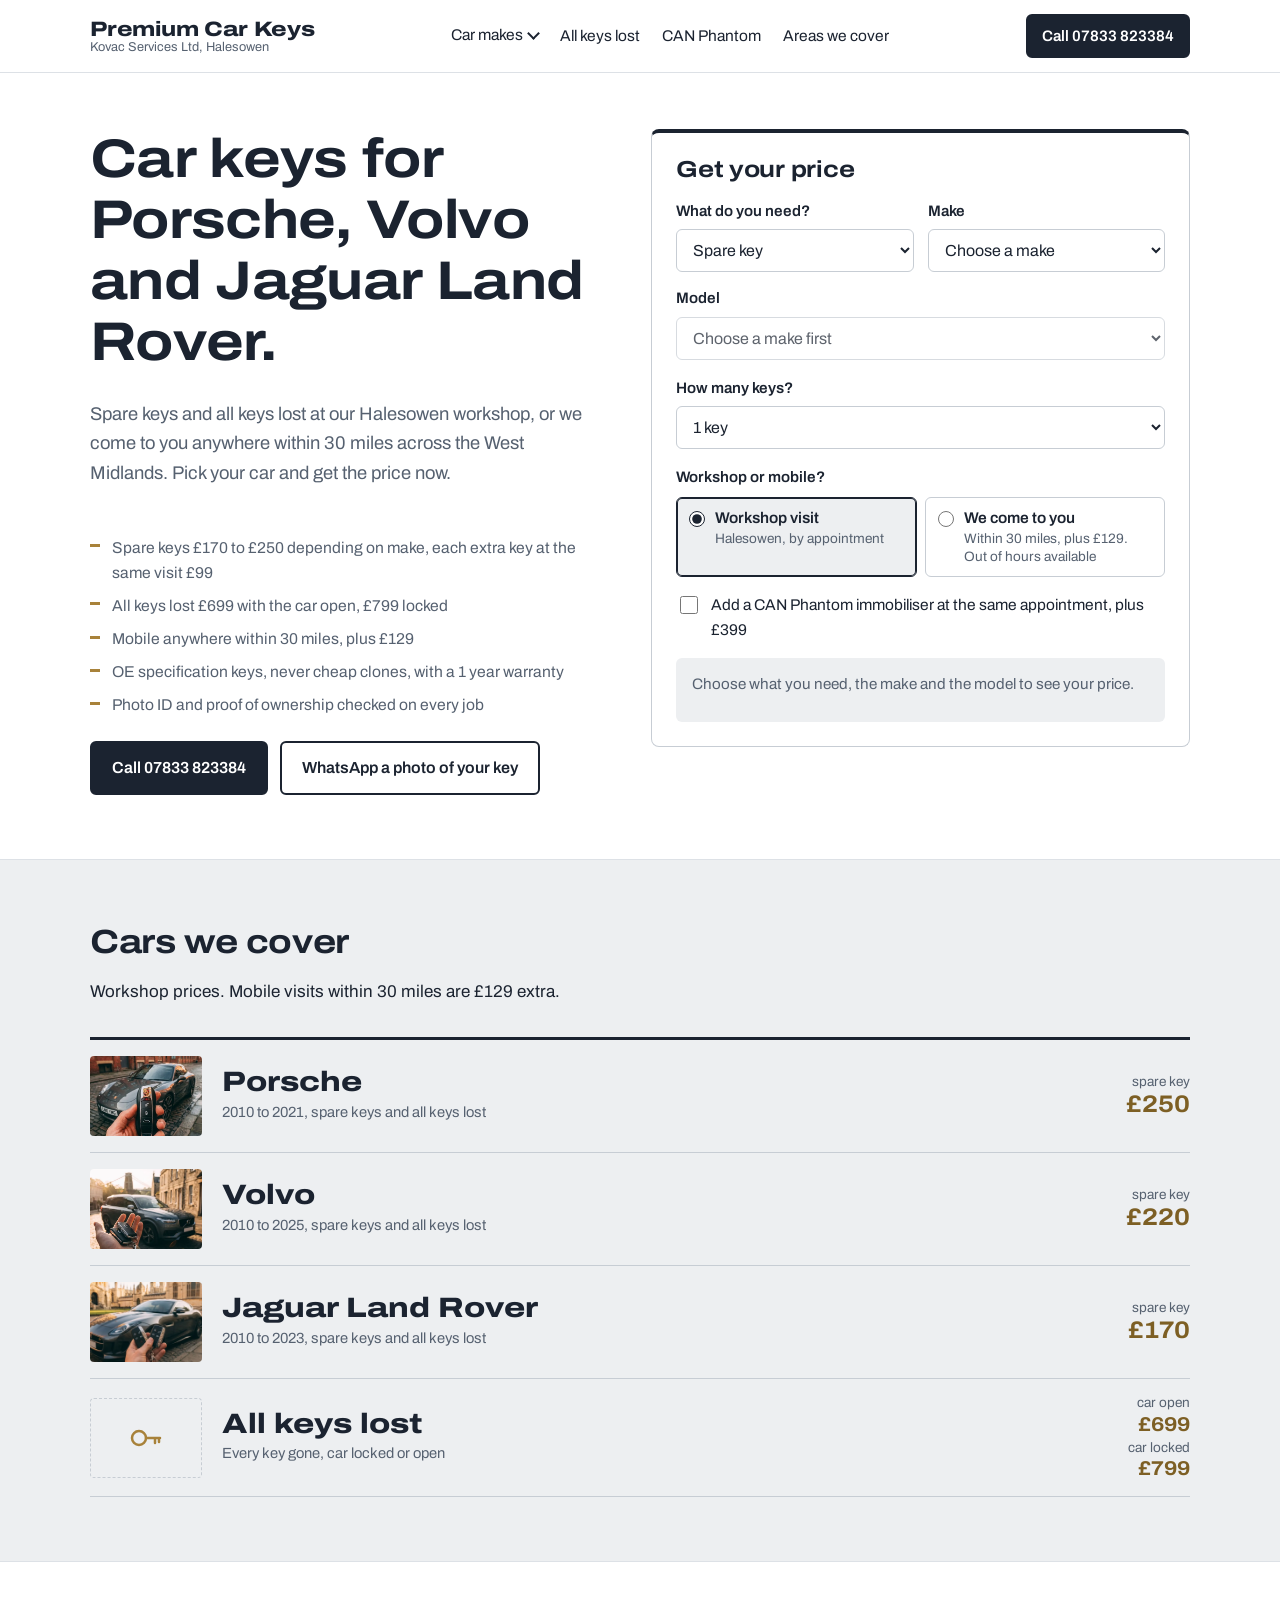
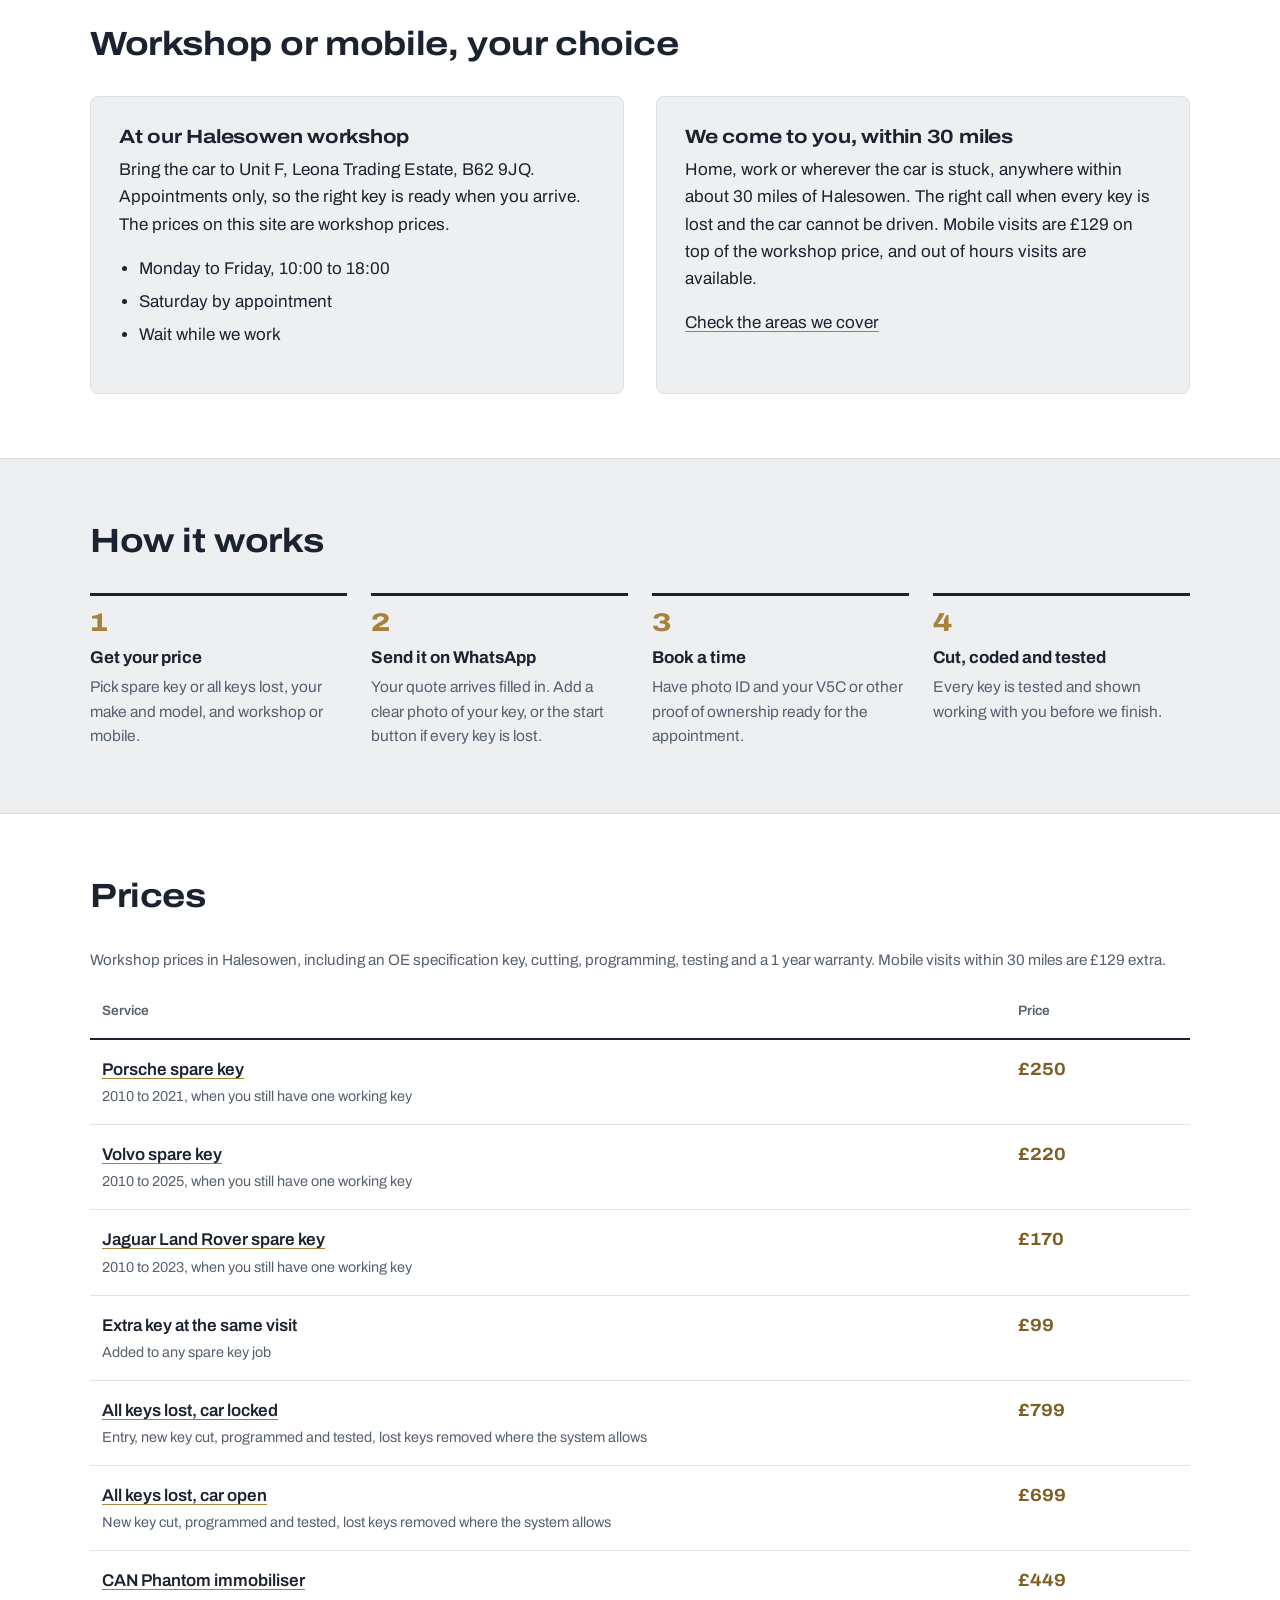
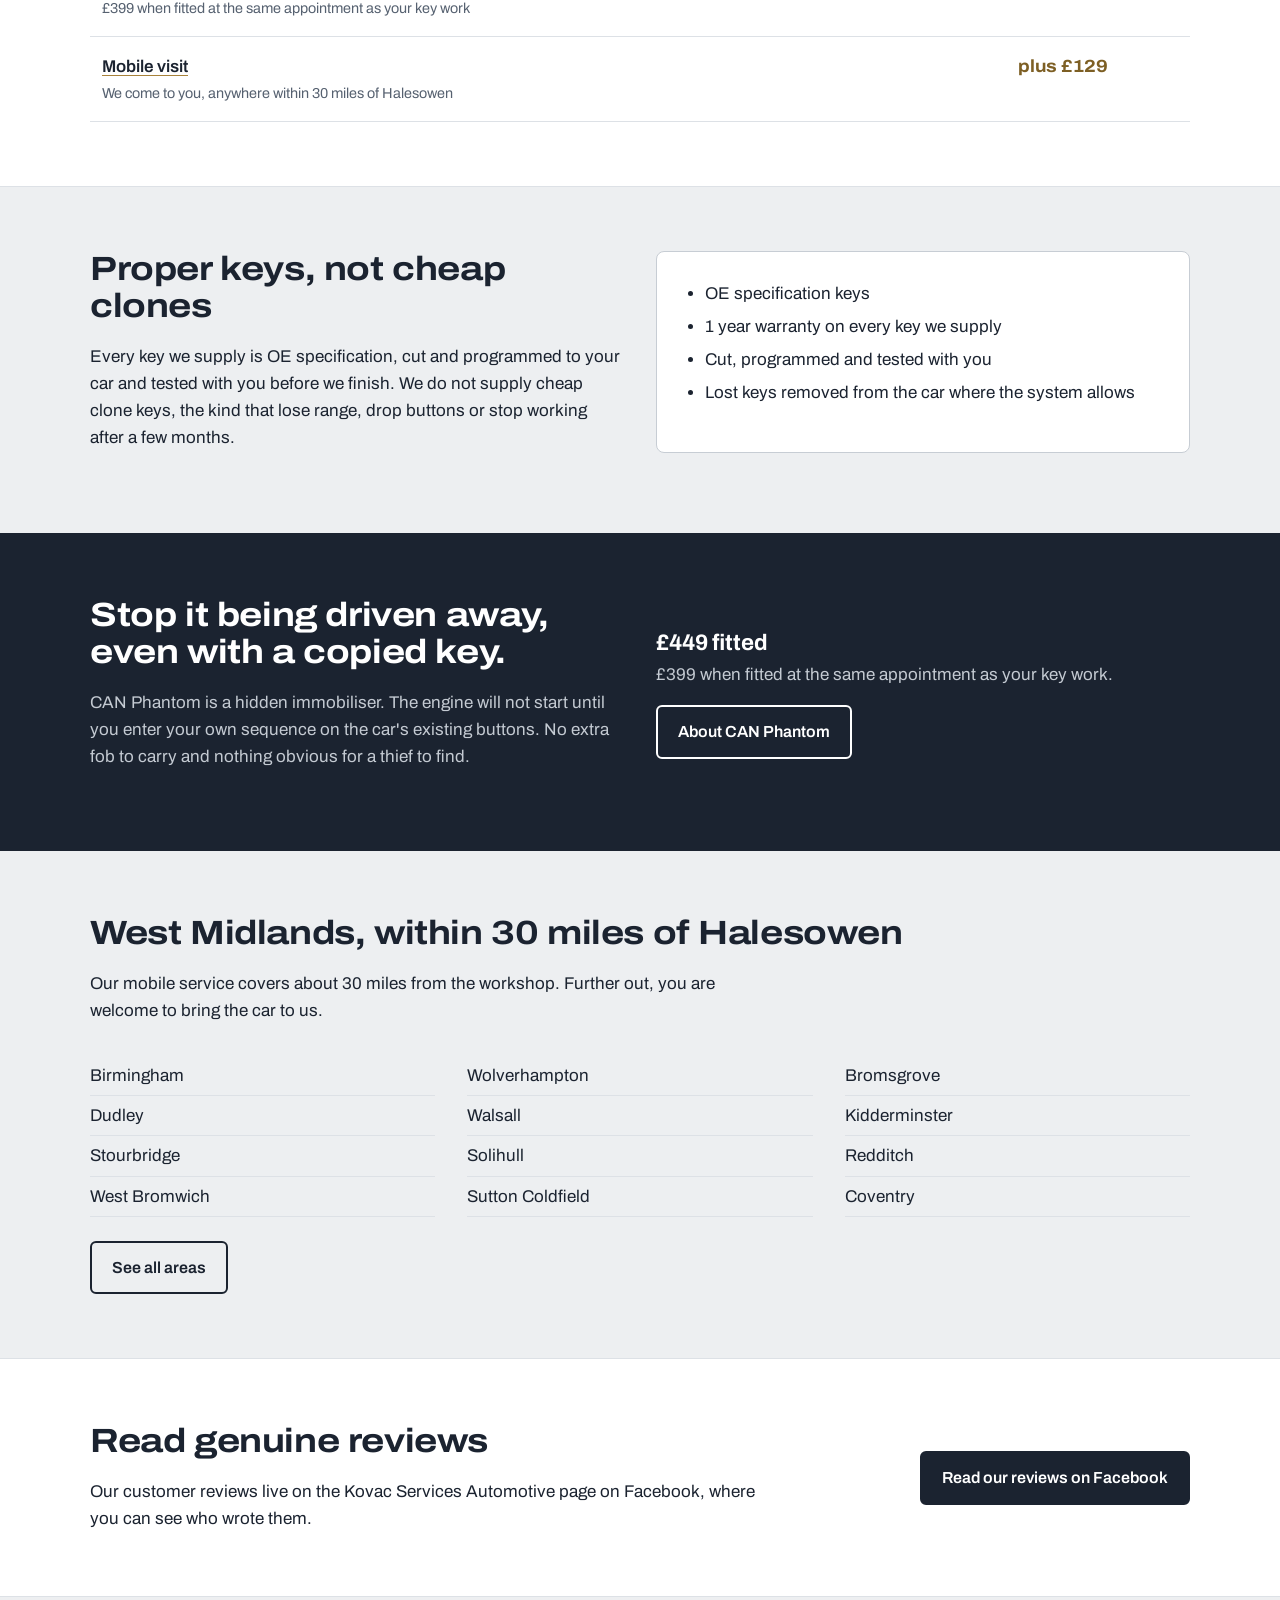
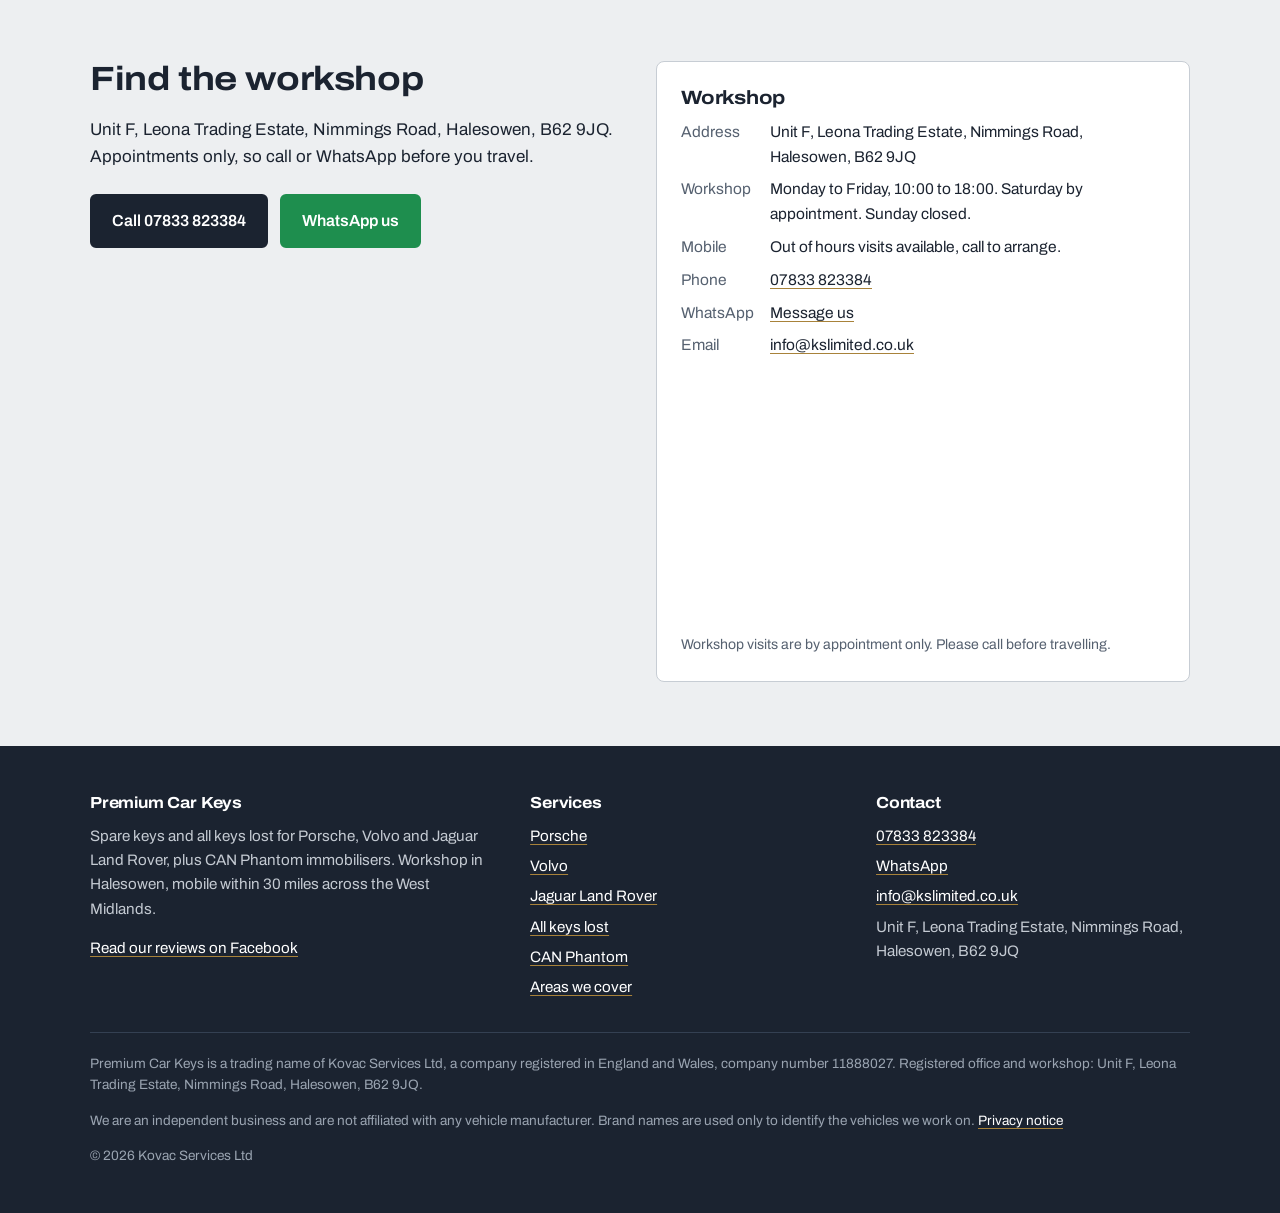
==== commit c176c938: "Add files via upload" ====
--- a/index.html
+++ b/index.html
@@ -4,7 +4,7 @@
 <meta charset="utf-8">
 <meta name="viewport" content="width=device-width, initial-scale=1">
 <title>Porsche, Volvo and JLR Car Keys | Halesowen, West Midlands</title>
-<meta name="description" content="Spare keys from £170, extra keys £99, all keys lost £699 to £799 for Porsche, Volvo and Jaguar Land Rover. Halesowen workshop or mobile within 30 miles, plus £129.">
+<meta name="description" content="Spare keys £170 to £250, extra keys £99, all keys lost £699 to £799 for Porsche, Volvo and Jaguar Land Rover. Halesowen workshop or mobile within 30 miles, plus £129.">
 <link rel="canonical" href="https://premiumcarkeys.co.uk/">
 <meta name="robots" content="index,follow,max-image-preview:large">
 <meta name="theme-color" content="#1b2330">
@@ -12,7 +12,7 @@
 <meta property="og:locale" content="en_GB">
 <meta property="og:site_name" content="Premium Car Keys">
 <meta property="og:title" content="Porsche, Volvo and JLR Car Keys | Halesowen, West Midlands">
-<meta property="og:description" content="Spare keys from £170, extra keys £99, all keys lost £699 to £799 for Porsche, Volvo and Jaguar Land Rover. Halesowen workshop or mobile within 30 miles, plus £129.">
+<meta property="og:description" content="Spare keys £170 to £250, extra keys £99, all keys lost £699 to £799 for Porsche, Volvo and Jaguar Land Rover. Halesowen workshop or mobile within 30 miles, plus £129.">
 <meta property="og:url" content="https://premiumcarkeys.co.uk/">
 <meta property="og:image" content="https://premiumcarkeys.co.uk/images/og-premium-car-keys.jpg">
 <meta property="og:image:width" content="1200">
@@ -24,7 +24,8 @@
 <link rel="preconnect" href="https://fonts.gstatic.com" crossorigin>
 <link href="https://fonts.googleapis.com/css2?family=Archivo:wdth,wght@100..125,400..800&display=swap" rel="stylesheet">
 <link rel="stylesheet" href="/assets/site.css">
-<script type="application/ld+json">{"@context": "https://schema.org", "@graph": [{"@type": ["Locksmith", "AutomotiveBusiness"], "@id": "https://premiumcarkeys.co.uk/#business", "name": "Premium Car Keys", "legalName": "Kovac Services Ltd", "url": "https://premiumcarkeys.co.uk/", "logo": "https://premiumcarkeys.co.uk/images/logo.png", "image": "https://premiumcarkeys.co.uk/images/og-premium-car-keys.jpg", "telephone": "+447833823384", "email": "info@kslimited.co.uk", "priceRange": "£170 to £928", "description": "Spare keys and all keys lost for Porsche, Volvo and Jaguar Land Rover, plus CAN Phantom immobilisers. Workshop in Halesowen by appointment, mobile within 30 miles across the West Midlands.", "address": {"@type": "PostalAddress", "streetAddress": "Unit F, Leona Trading Estate, Nimmings Road", "addressLocality": "Halesowen", "addressRegion": "West Midlands", "postalCode": "B62 9JQ", "addressCountry": "GB"}, "geo": {"@type": "GeoCoordinates", "latitude": 52.47251, "longitude": -2.03224}, "hasMap": "https://www.google.com/maps?q=52.47251,-2.03224", "areaServed": {"@type": "GeoCircle", "geoMidpoint": {"@type": "GeoCoordinates", "latitude": 52.47251, "longitude": -2.03224}, "geoRadius": "48280"}, "openingHoursSpecification": [{"@type": "OpeningHoursSpecification", "dayOfWeek": ["Monday", "Tuesday", "Wednesday", "Thursday", "Friday"], "opens": "10:00", "closes": "18:00"}], "hasOfferCatalog": {"@type": "OfferCatalog", "name": "Car key services", "itemListElement": [{"@type": "Offer", "priceCurrency": "GBP", "url": "https://premiumcarkeys.co.uk/porsche-car-keys/", "itemOffered": {"@type": "Service", "name": "Porsche spare key"}, "priceSpecification": {"@type": "PriceSpecification", "minPrice": 250, "priceCurrency": "GBP"}}, {"@type": "Offer", "priceCurrency": "GBP", "url": "https://premiumcarkeys.co.uk/volvo-car-keys/", "itemOffered": {"@type": "Service", "name": "Volvo spare key"}, "price": "220"}, {"@type": "Offer", "priceCurrency": "GBP", "url": "https://premiumcarkeys.co.uk/jaguar-land-rover-car-keys/", "itemOffered": {"@type": "Service", "name": "Jaguar Land Rover spare key"}, "priceSpecification": {"@type": "PriceSpecification", "minPrice": 170, "priceCurrency": "GBP"}}, {"@type": "Offer", "priceCurrency": "GBP", "url": "https://premiumcarkeys.co.uk/", "itemOffered": {"@type": "Service", "name": "Additional key at the same visit"}, "price": "99"}, {"@type": "Offer", "priceCurrency": "GBP", "url": "https://premiumcarkeys.co.uk/all-keys-lost/", "itemOffered": {"@type": "Service", "name": "All keys lost, car locked"}, "price": "799"}, {"@type": "Offer", "priceCurrency": "GBP", "url": "https://premiumcarkeys.co.uk/all-keys-lost/", "itemOffered": {"@type": "Service", "name": "All keys lost, car open"}, "price": "699"}, {"@type": "Offer", "priceCurrency": "GBP", "url": "https://premiumcarkeys.co.uk/can-phantom-immobiliser/", "itemOffered": {"@type": "Service", "name": "CAN Phantom immobiliser fitted"}, "price": "449"}, {"@type": "Offer", "priceCurrency": "GBP", "url": "https://premiumcarkeys.co.uk/can-phantom-immobiliser/", "itemOffered": {"@type": "Service", "name": "CAN Phantom fitted with key work"}, "price": "399"}, {"@type": "Offer", "priceCurrency": "GBP", "url": "https://premiumcarkeys.co.uk/areas-we-cover/", "itemOffered": {"@type": "Service", "name": "Mobile visit within 30 miles of Halesowen"}, "price": "129"}]}, "sameAs": ["FACEBOOK_PAGE_URL"]}, {"@type": "WebSite", "@id": "https://premiumcarkeys.co.uk/#website", "url": "https://premiumcarkeys.co.uk/", "name": "Premium Car Keys", "inLanguage": "en-GB", "publisher": {"@id": "https://premiumcarkeys.co.uk/#business"}}]}</script>
+<script type="application/ld+json">{"@context": "https://schema.org", "@graph": [{"@type": ["Locksmith", "AutomotiveBusiness"], "@id": "https://premiumcarkeys.co.uk/#business", "name": "Premium Car Keys", "legalName": "Kovac Services Ltd", "url": "https://premiumcarkeys.co.uk/", "logo": "https://premiumcarkeys.co.uk/images/logo.png", "image": "https://premiumcarkeys.co.uk/images/og-premium-car-keys.jpg", "telephone": "+447833823384", "email": "info@kslimited.co.uk", "priceRange": "£170 to £928", "description": "Spare keys and all keys lost for Porsche, Volvo and Jaguar Land Rover, plus CAN Phantom immobilisers. Workshop in Halesowen by appointment, mobile within 30 miles across the West Midlands.", "address": {"@type": "PostalAddress", "streetAddress": "Unit F, Leona Trading Estate, Nimmings Road", "addressLocality": "Halesowen", "addressRegion": "West Midlands", "postalCode": "B62 9JQ", "addressCountry": "GB"}, "geo": {"@type": "GeoCoordinates", "latitude": 52.47251, "longitude": -2.03224}, "hasMap": "https://www.google.com/maps?q=52.47251,-2.03224", "areaServed": {"@type": "GeoCircle", "geoMidpoint": {"@type": "GeoCoordinates", "latitude": 52.47251, "longitude": -2.03224}, "geoRadius": "48280"}, "openingHoursSpecification": [{"@type": "OpeningHoursSpecification", "dayOfWeek": ["Monday", "Tuesday", "Wednesday", "Thursday", "Friday"], "opens": "10:00", "closes": "18:00"}], "hasOfferCatalog": {"@type": "OfferCatalog", "name": "Car key services", "itemListElement": [{"@type": "Offer", "priceCurrency": "GBP", "url": "https://premiumcarkeys.co.uk/porsche-car-keys/", "itemOffered": {"@type": "Service", "name": "Porsche spare key"}, "price": "250"}, {"@type": "Offer", "priceCurrency": "GBP", "url": "https://premiumcarkeys.co.uk/volvo-car-keys/", "itemOffered": {"@type": "Service", "name": "Volvo spare key"}, "price": "220"}, {"@type": "Offer", "priceCurrency": "GBP", "url": "https://premiumcarkeys.co.uk/jaguar-land-rover-car-keys/", "itemOffered": {"@type": "Service", "name": "Jaguar Land Rover spare key"}, "price": "170"}, {"@type": "Offer", "priceCurrency": "GBP", "url": "https://premiumcarkeys.co.uk/", "itemOffered": {"@type": "Service", "name": "Additional key at the same visit"}, "price": "99"}, {"@type": "Offer", "priceCurrency": "GBP", "url": "https://premiumcarkeys.co.uk/all-keys-lost/", "itemOffered": {"@type": "Service", "name": "All keys lost, car locked"}, "price": "799"}, {"@type": "Offer", "priceCurrency": "GBP", "url": "https://premiumcarkeys.co.uk/all-keys-lost/", "itemOffered": {"@type": "Service", "name": "All keys lost, car open"}, "price": "699"}, {"@type": "Offer", "priceCurrency": "GBP", "url": "https://premiumcarkeys.co.uk/can-phantom-immobiliser/", "itemOffered": {"@type": "Service", "name": "CAN Phantom immobiliser fitted"}, "price": "449"}, {"@type": "Offer", "priceCurrency": "GBP", "url": "https://premiumcarkeys.co.uk/can-phantom-immobiliser/", "itemOffered": {"@type": "Service", "name": "CAN Phantom fitted with key work"}, "price": "399"}, {"@type": "Offer", "priceCurrency": "GBP", "url": "https://premiumcarkeys.co.uk/areas-we-cover/", "itemOffered": {"@type": "Service", "name": "Mobile visit within 30 miles of Halesowen"}, "price": "129"}]}, "sameAs": ["FACEBOOK_PAGE_URL"]}, {"@type": "WebSite", "@id": "https://premiumcarkeys.co.uk/#website", "url": "https://premiumcarkeys.co.uk/", "name": "Premium Car Keys", "inLanguage": "en-GB", "publisher": {"@id": "https://premiumcarkeys.co.uk/#business"}}]}</script>
+<script>document.documentElement.classList.add("js")</script>
 </head>
 <body>
 <a class="skip" href="#main">Skip to content</a>
@@ -34,7 +35,19 @@
       <span class="brand-name">Premium Car Keys</span>
       <span class="brand-sub">Kovac Services Ltd, Halesowen</span>
     </a>
-    <nav class="main-nav" aria-label="Main"><ul><li><a href="/porsche-car-keys/">Porsche</a></li><li><a href="/volvo-car-keys/">Volvo</a></li><li><a href="/jaguar-land-rover-car-keys/">Jaguar Land Rover</a></li><li><a href="/all-keys-lost/">All keys lost</a></li><li><a href="/can-phantom-immobiliser/">CAN Phantom</a></li><li><a href="/areas-we-cover/">Areas we cover</a></li></ul></nav>
+    <button class="menu-btn" type="button" aria-expanded="false" aria-controls="site-nav">
+      <span class="menu-icon" aria-hidden="true"></span>Menu
+    </button>
+    <nav class="main-nav" id="site-nav" aria-label="Main">
+      <ul class="nav-list">
+        <li class="has-sub">
+          <button class="sub-btn" type="button" aria-expanded="false" aria-controls="makes-menu">Car makes</button>
+          <ul class="sub" id="makes-menu"><li><a href="/porsche-car-keys/">Porsche</a></li><li><a href="/volvo-car-keys/">Volvo</a></li><li><a href="/jaguar-land-rover-car-keys/">Jaguar Land Rover</a></li></ul>
+        </li>
+        <li><a href="/all-keys-lost/">All keys lost</a></li><li><a href="/can-phantom-immobiliser/">CAN Phantom</a></li><li><a href="/areas-we-cover/">Areas we cover</a></li>
+        <li class="nav-call"><a class="btn" href="tel:+447833823384">Call 07833 823384</a></li>
+      </ul>
+    </nav>
     <a class="btn btn-small head-call" href="tel:+447833823384">Call 07833 823384</a>
   </div>
 </header>
@@ -96,7 +109,7 @@
 </div>
     <div class="hh-facts">
       <ul class="hero-facts">
-        <li>Spare keys from £170, each extra key at the same visit £99</li>
+        <li>Spare keys £170 to £250 depending on make, each extra key at the same visit £99</li>
         <li>All keys lost £699 with the car open, £799 locked</li>
         <li>Mobile anywhere within 30 miles, plus £129</li>
         <li>OE specification keys, never cheap clones, with a 1 year warranty</li>
@@ -113,7 +126,7 @@
 <section class="sec" aria-labelledby="cars-h">
   <div class="wrap">
     <div class="sec-head"><h2 id="cars-h">Cars we cover</h2><p>Workshop prices. Mobile visits within 30 miles are £129 extra.</p></div>
-    <nav class="makes" aria-label="Cars we cover"><a class="make" href="/porsche-car-keys/"><picture><source srcset="/images/porsche-spare-key.webp" type="image/webp"><img src="/images/porsche-spare-key.jpg" alt="" width="112" height="80" loading="lazy" decoding="async"></picture><span><span class="make-name">Porsche</span><span class="make-years">2010 to 2021, spare keys and all keys lost</span></span><span class="make-price">spare key<strong>from £250</strong></span></a><a class="make" href="/volvo-car-keys/"><picture><source srcset="/images/volvo-spare-key.webp" type="image/webp"><img src="/images/volvo-spare-key.jpg" alt="" width="112" height="80" loading="lazy" decoding="async"></picture><span><span class="make-name">Volvo</span><span class="make-years">2010 to 2025, spare keys and all keys lost</span></span><span class="make-price">spare key<strong>£220</strong></span></a><a class="make" href="/jaguar-land-rover-car-keys/"><picture><source srcset="/images/jaguar-spare-key.webp" type="image/webp"><img src="/images/jaguar-spare-key.jpg" alt="" width="112" height="80" loading="lazy" decoding="async"></picture><span><span class="make-name">Jaguar Land Rover</span><span class="make-years">2010 to 2023, spare keys and all keys lost</span></span><span class="make-price">spare key<strong>from £170</strong></span></a><a class="make" href="/all-keys-lost/"><span class="make-blank" aria-hidden="true" style="display:flex;align-items:center;justify-content:center"><svg width="40" height="40" viewBox="0 0 40 40" fill="none"><circle cx="13" cy="20" r="7" stroke="#a8823a" stroke-width="2.5"/><path d="M20 20h14M29 20v5M33 20v4" stroke="#a8823a" stroke-width="2.5" stroke-linecap="round"/></svg></span><span><span class="make-name">All keys lost</span><span class="make-years">Every key gone, car locked or open</span></span><span class="make-price">from<strong>£699</strong></span></a></nav>
+    <nav class="makes" aria-label="Cars we cover"><a class="make" href="/porsche-car-keys/"><picture><source srcset="/images/porsche-spare-key.webp" type="image/webp"><img src="/images/porsche-spare-key.jpg" alt="" width="112" height="80" loading="lazy" decoding="async"></picture><span><span class="make-name">Porsche</span><span class="make-years">2010 to 2021, spare keys and all keys lost</span></span><span class="make-price">spare key<strong>£250</strong></span></a><a class="make" href="/volvo-car-keys/"><picture><source srcset="/images/volvo-spare-key.webp" type="image/webp"><img src="/images/volvo-spare-key.jpg" alt="" width="112" height="80" loading="lazy" decoding="async"></picture><span><span class="make-name">Volvo</span><span class="make-years">2010 to 2025, spare keys and all keys lost</span></span><span class="make-price">spare key<strong>£220</strong></span></a><a class="make" href="/jaguar-land-rover-car-keys/"><picture><source srcset="/images/jaguar-spare-key.webp" type="image/webp"><img src="/images/jaguar-spare-key.jpg" alt="" width="112" height="80" loading="lazy" decoding="async"></picture><span><span class="make-name">Jaguar Land Rover</span><span class="make-years">2010 to 2023, spare keys and all keys lost</span></span><span class="make-price">spare key<strong>£170</strong></span></a><a class="make" href="/all-keys-lost/"><span class="make-blank" aria-hidden="true" style="display:flex;align-items:center;justify-content:center"><svg width="40" height="40" viewBox="0 0 40 40" fill="none"><circle cx="13" cy="20" r="7" stroke="#a8823a" stroke-width="2.5"/><path d="M20 20h14M29 20v5M33 20v4" stroke="#a8823a" stroke-width="2.5" stroke-linecap="round"/></svg></span><span><span class="make-name">All keys lost</span><span class="make-years">Every key gone, car locked or open</span></span><span class="make-price akl-price"><span>car open<strong>£699</strong></span><span>car locked<strong>£799</strong></span></span></a></nav>
   </div>
 </section>
 
@@ -153,7 +166,7 @@
     <div class="table-scroll"><table class="prices">
   <caption>Workshop prices in Halesowen, including an OE specification key, cutting, programming, testing and a 1 year warranty. Mobile visits within 30 miles are £129 extra.</caption>
   <thead><tr><th scope="col">Service</th><th scope="col">Price</th></tr></thead>
-  <tbody><tr><th scope="row"><a href="/porsche-car-keys/">Porsche spare key</a><small>2010 to 2021, when you still have one working key</small></th><td class="p">from £250</td></tr><tr><th scope="row"><a href="/volvo-car-keys/">Volvo spare key</a><small>2010 to 2025, when you still have one working key</small></th><td class="p">£220</td></tr><tr><th scope="row"><a href="/jaguar-land-rover-car-keys/">Jaguar Land Rover spare key</a><small>2010 to 2023, when you still have one working key</small></th><td class="p">from £170</td></tr><tr><th scope="row">Extra key at the same visit<small>Added to any spare key job</small></th><td class="p">£99</td></tr><tr><th scope="row"><a href="/all-keys-lost/">All keys lost, car locked</a><small>Entry, new key cut, programmed and tested, lost keys removed where the system allows</small></th><td class="p">£799</td></tr><tr><th scope="row"><a href="/all-keys-lost/">All keys lost, car open</a><small>New key cut, programmed and tested, lost keys removed where the system allows</small></th><td class="p">£699</td></tr><tr><th scope="row"><a href="/can-phantom-immobiliser/">CAN Phantom immobiliser</a><small>£399 when fitted at the same appointment as your key work</small></th><td class="p">£449</td></tr><tr><th scope="row"><a href="/areas-we-cover/">Mobile visit</a><small>We come to you, anywhere within 30 miles of Halesowen</small></th><td class="p">plus £129</td></tr></tbody></table></div>
+  <tbody><tr><th scope="row"><a href="/porsche-car-keys/">Porsche spare key</a><small>2010 to 2021, when you still have one working key</small></th><td class="p">£250</td></tr><tr><th scope="row"><a href="/volvo-car-keys/">Volvo spare key</a><small>2010 to 2025, when you still have one working key</small></th><td class="p">£220</td></tr><tr><th scope="row"><a href="/jaguar-land-rover-car-keys/">Jaguar Land Rover spare key</a><small>2010 to 2023, when you still have one working key</small></th><td class="p">£170</td></tr><tr><th scope="row">Extra key at the same visit<small>Added to any spare key job</small></th><td class="p">£99</td></tr><tr><th scope="row"><a href="/all-keys-lost/">All keys lost, car locked</a><small>Entry, new key cut, programmed and tested, lost keys removed where the system allows</small></th><td class="p">£799</td></tr><tr><th scope="row"><a href="/all-keys-lost/">All keys lost, car open</a><small>New key cut, programmed and tested, lost keys removed where the system allows</small></th><td class="p">£699</td></tr><tr><th scope="row"><a href="/can-phantom-immobiliser/">CAN Phantom immobiliser</a><small>£399 when fitted at the same appointment as your key work</small></th><td class="p">£449</td></tr><tr><th scope="row"><a href="/areas-we-cover/">Mobile visit</a><small>We come to you, anywhere within 30 miles of Halesowen</small></th><td class="p">plus £129</td></tr></tbody></table></div>
   </div>
 </section>
 
@@ -258,5 +271,6 @@
 </div>
 <script src="/assets/catalogue.js" defer></script>
 <script src="/assets/builder.js" defer></script>
+<script src="/assets/nav.js" defer></script>
 </body>
 </html>
--- a/assets/site.css
+++ b/assets/site.css
@@ -61,9 +61,28 @@
 .brand { text-decoration: none; display: flex; flex-direction: column; line-height: 1.1; }
 .brand-name { font-variation-settings: "wdth" 120; font-weight: 800; font-size: 1.3rem; letter-spacing: -0.01em; }
 .brand-sub { font-size: 0.8rem; color: var(--muted); }
-.main-nav ul { list-style: none; display: flex; flex-wrap: wrap; gap: 4px 20px; margin: 0; padding: 0; font-size: 0.95rem; }
-.main-nav a { text-decoration: none; padding: 6px 0; border-bottom: 2px solid transparent; }
-.main-nav a:hover, .main-nav a[aria-current="page"] { border-bottom-color: var(--brass); color: var(--ink); }
+.nav-list { list-style: none; display: flex; align-items: center; gap: 4px 22px; margin: 0; padding: 0; font-size: 0.97rem; }
+.nav-list > li > a, .sub-btn { text-decoration: none; padding: 6px 0; border-bottom: 2px solid transparent; color: var(--ink); }
+.nav-list > li > a:hover, .nav-list > li > a[aria-current="page"], .sub-btn.is-current { border-bottom-color: var(--brass); color: var(--ink); }
+.sub-btn { font: inherit; background: none; border-top: 0; border-left: 0; border-right: 0; cursor: pointer; display: inline-flex; align-items: center; gap: 6px; }
+.sub-btn::after { content: ""; width: 7px; height: 7px; border-right: 2px solid currentColor; border-bottom: 2px solid currentColor; transform: translateY(-2px) rotate(45deg); }
+.sub-btn[aria-expanded="true"]::after { transform: translateY(1px) rotate(-135deg); }
+.has-sub { position: relative; }
+.sub { list-style: none; margin: 0; padding: 8px; }
+.sub a { display: block; padding: 10px 12px; border-radius: 4px; text-decoration: none; white-space: nowrap; }
+.sub a:hover, .sub a[aria-current="page"] { background: var(--paper); color: var(--ink); }
+.sub a[aria-current="page"] { box-shadow: inset 3px 0 0 var(--brass); }
+.js .sub { display: none; position: absolute; top: calc(100% + 10px); left: -12px; min-width: 220px; background: var(--card); border: 1px solid var(--steel); border-top: 3px solid var(--ink); border-radius: 6px; box-shadow: 0 12px 28px rgba(27, 35, 48, 0.16); z-index: 60; }
+.js .sub.open { display: block; }
+.menu-btn, .nav-call { display: none; }
+.menu-btn { font: inherit; font-weight: 600; align-items: center; gap: 10px; background: none; border: 2px solid var(--ink); border-radius: 6px; padding: 8px 14px; cursor: pointer; color: var(--ink); }
+.menu-icon, .menu-icon::before, .menu-icon::after { display: block; width: 18px; height: 2px; background: currentColor; position: relative; }
+.menu-icon::before, .menu-icon::after { content: ""; position: absolute; left: 0; }
+.menu-icon::before { top: -6px; }
+.menu-icon::after { top: 6px; }
+.menu-btn[aria-expanded="true"] .menu-icon { background: transparent; }
+.menu-btn[aria-expanded="true"] .menu-icon::before { top: 0; transform: rotate(45deg); }
+.menu-btn[aria-expanded="true"] .menu-icon::after { top: 0; transform: rotate(-45deg); }
 .head-call { white-space: nowrap; }
 
 /* Buttons */
@@ -204,14 +223,25 @@
 @media (max-width: 960px) {
   .hero-grid, .split, .quote-grid, .foot-grid { grid-template-columns: minmax(0, 1fr); }
   .steps { grid-template-columns: repeat(2, minmax(0, 1fr)); }
-  .head-row { flex-wrap: wrap; padding-top: 12px; padding-bottom: 12px; }
+  .head-row { flex-wrap: wrap; padding-top: 12px; padding-bottom: 12px; min-height: 0; }
+  .head-call { display: none; }
+  .js .menu-btn { display: inline-flex; }
   .main-nav { order: 3; width: 100%; }
+  .js .main-nav { display: none; }
+  .js .main-nav.open { display: block; }
+  .nav-list { flex-direction: column; align-items: stretch; gap: 0; padding: 8px 0 4px; font-size: 1.05rem; }
+  .nav-list > li { border-top: 1px solid var(--steel-soft); }
+  .nav-list > li > a, .sub-btn { display: flex; width: 100%; padding: 14px 0; border-bottom: 0; }
+  .sub-btn { justify-content: space-between; }
+  .js .sub { position: static; box-shadow: none; border: 0; border-radius: 0; min-width: 0; padding: 0 0 8px; background: transparent; }
+  .nav-call { display: block; border-top: 0 !important; padding-top: 12px; }
+  .nav-list > li.nav-call > a.btn { width: 100%; justify-content: center; padding: 12px 20px; color: #fff; border: 2px solid var(--ink); }
+  .sub a { padding: 10px 12px; }
 }
 
 @media (max-width: 640px) {
   body { font-size: 16px; padding-bottom: 68px; }
-  .head-call { display: none; }
-  .main-nav ul { gap: 2px 16px; font-size: 0.92rem; }
+
   .hero { padding: 36px 0 44px; }
   .make { grid-template-columns: 76px minmax(0, 1fr); gap: 14px; }
   .make img, .make-blank { width: 76px; height: 56px; }
@@ -273,3 +303,9 @@
 .model-list { list-style: none; margin: 0; padding: 0; display: grid; grid-template-columns: repeat(auto-fill, minmax(240px, 1fr)); gap: 0 32px; }
 .model-list li { padding: 14px 0; border-bottom: 1px solid var(--steel); font-weight: 600; font-variation-settings: "wdth" 110; display: flex; flex-direction: column; }
 .model-list span { font-weight: 400; font-size: 0.9rem; color: var(--muted); font-variation-settings: "wdth" 100; }
+
+.akl-price { display: flex; flex-direction: column; gap: 4px; }
+.akl-price strong { font-size: 1.25rem; }
+@media (max-width: 640px) {
+  .akl-price { flex-direction: row; gap: 18px; }
+}
